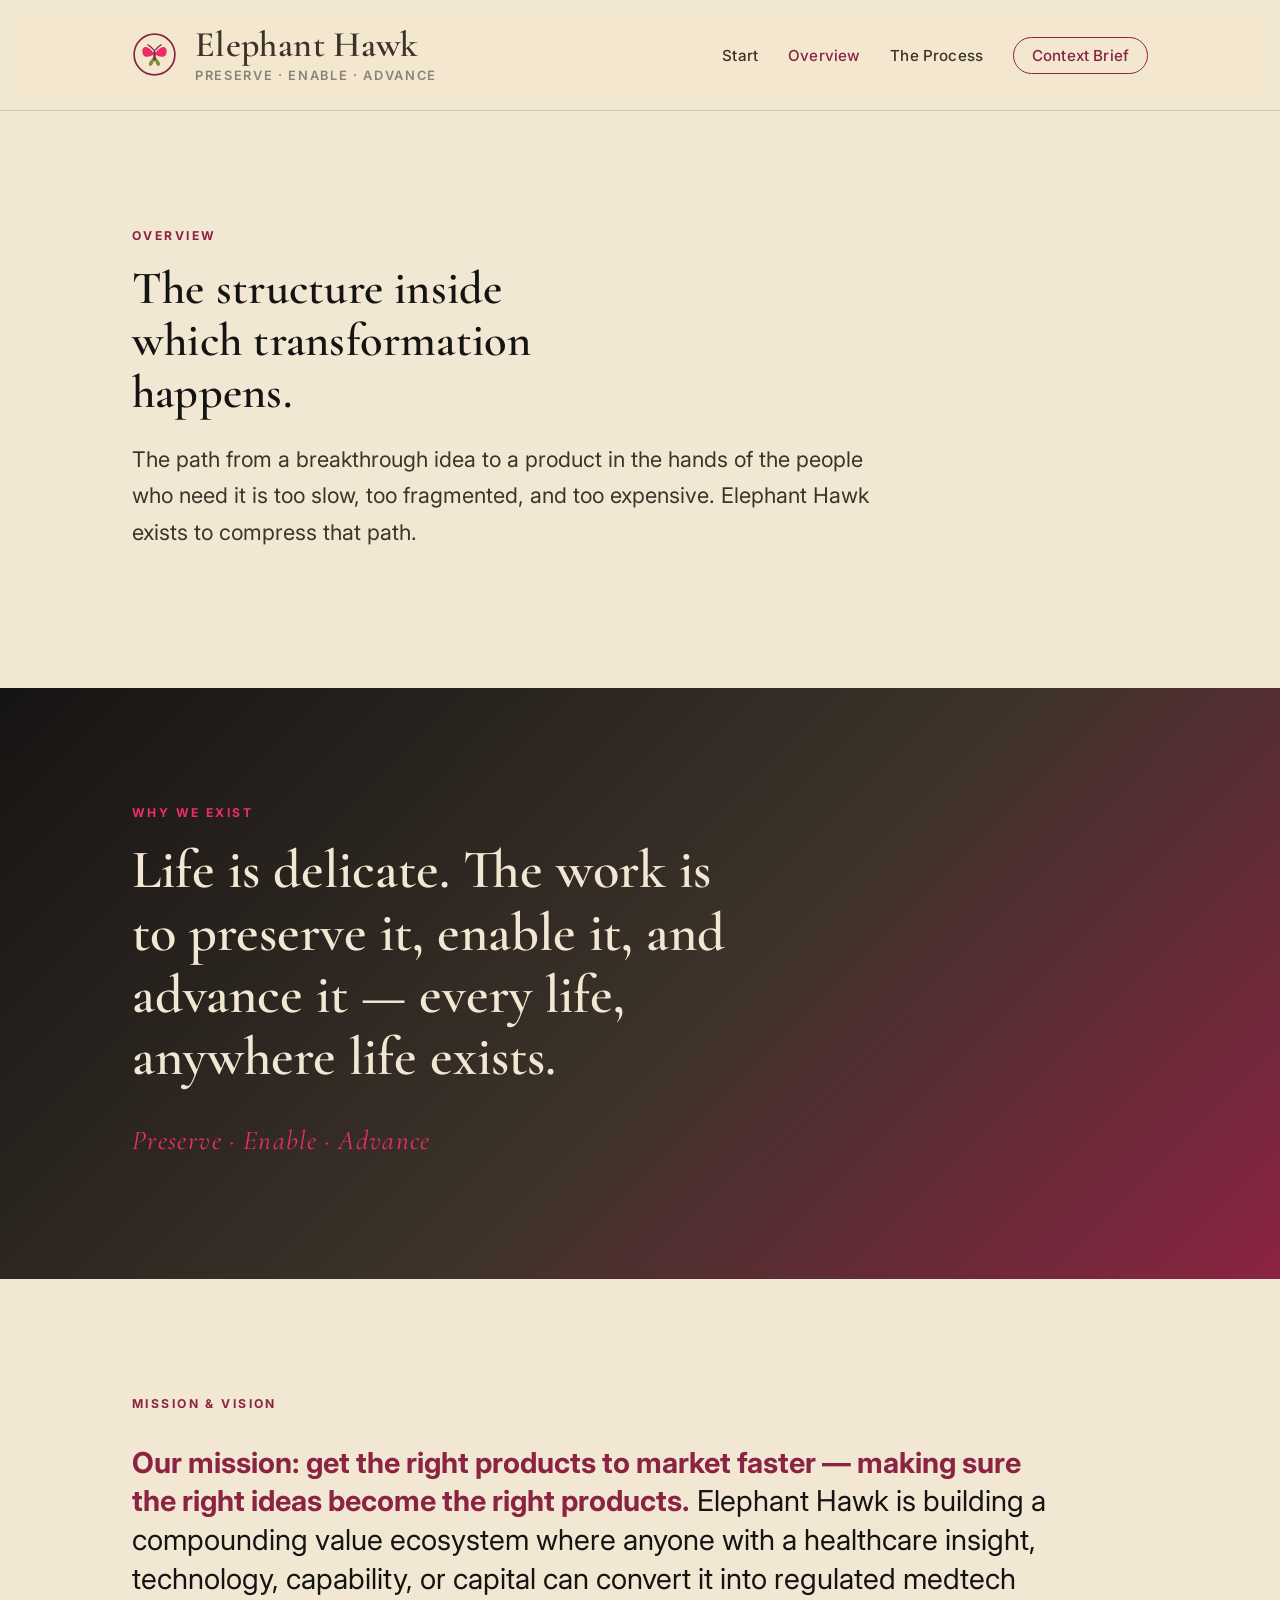
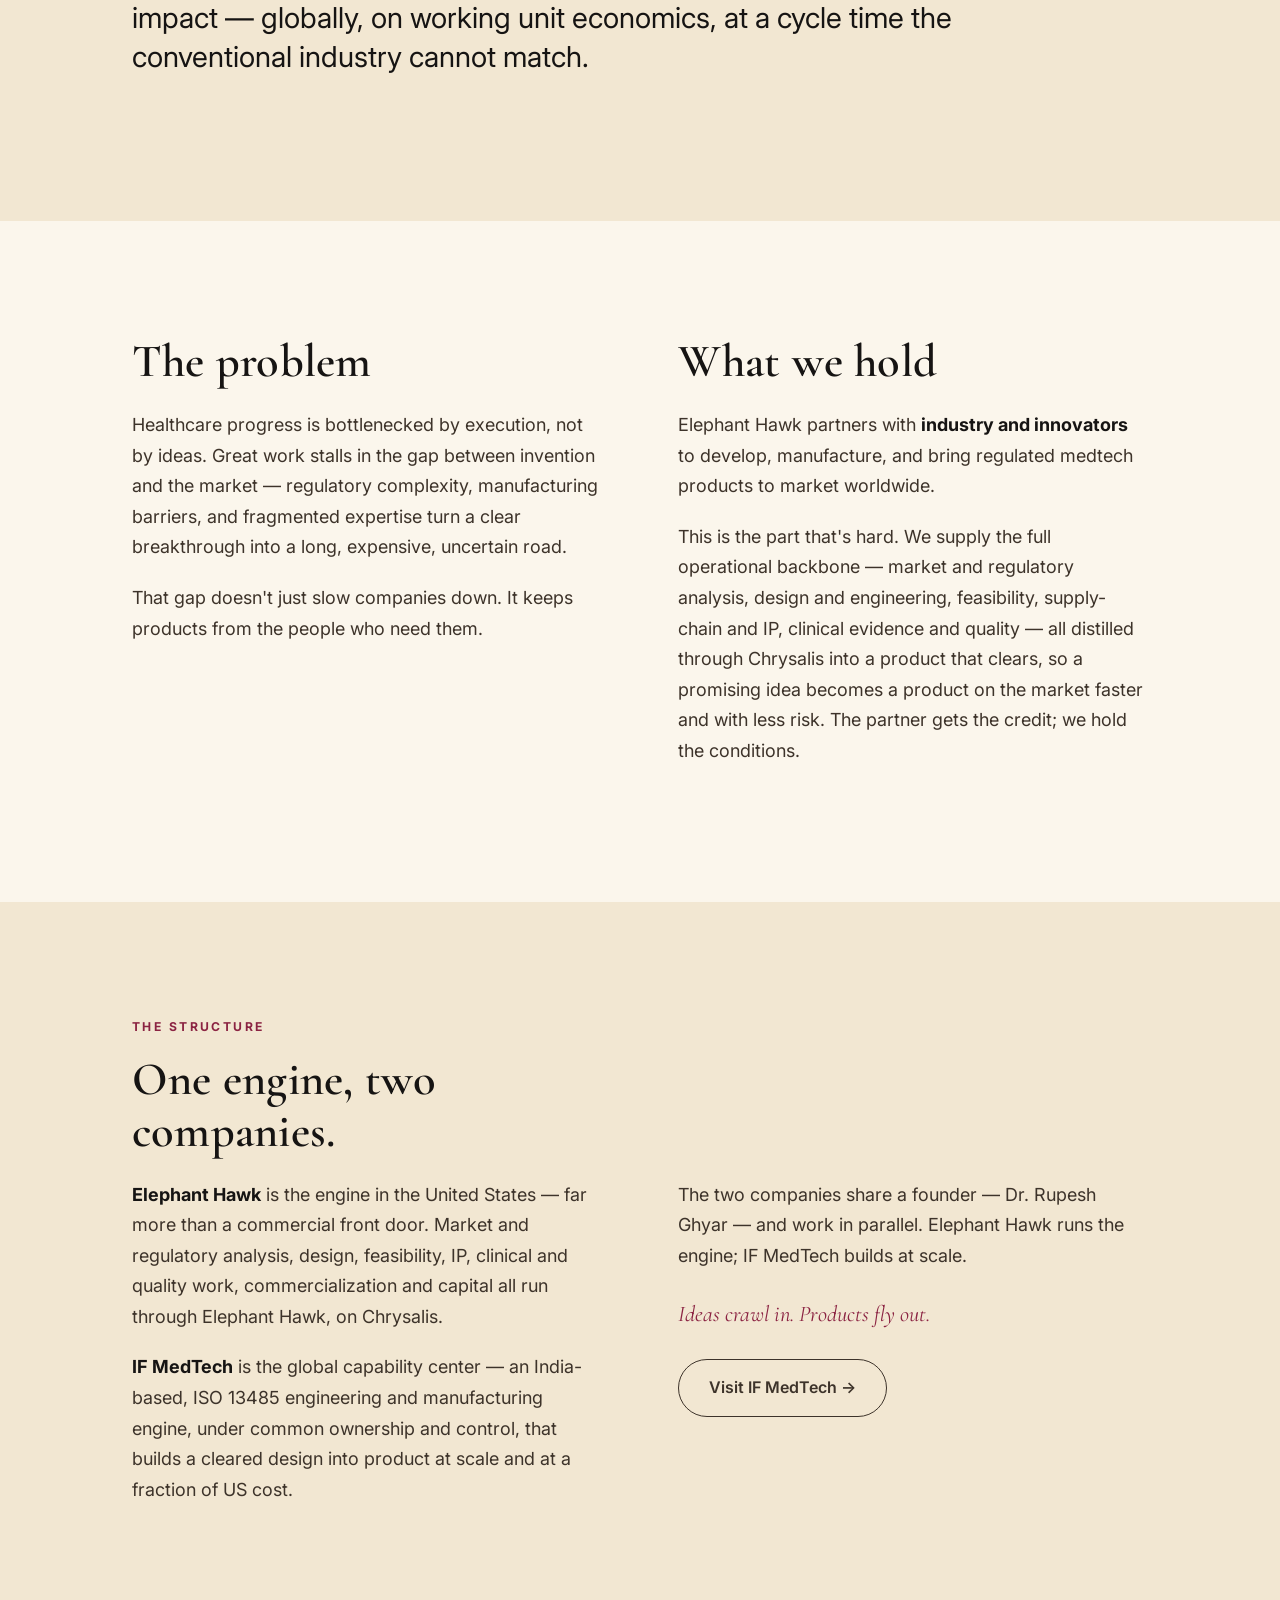
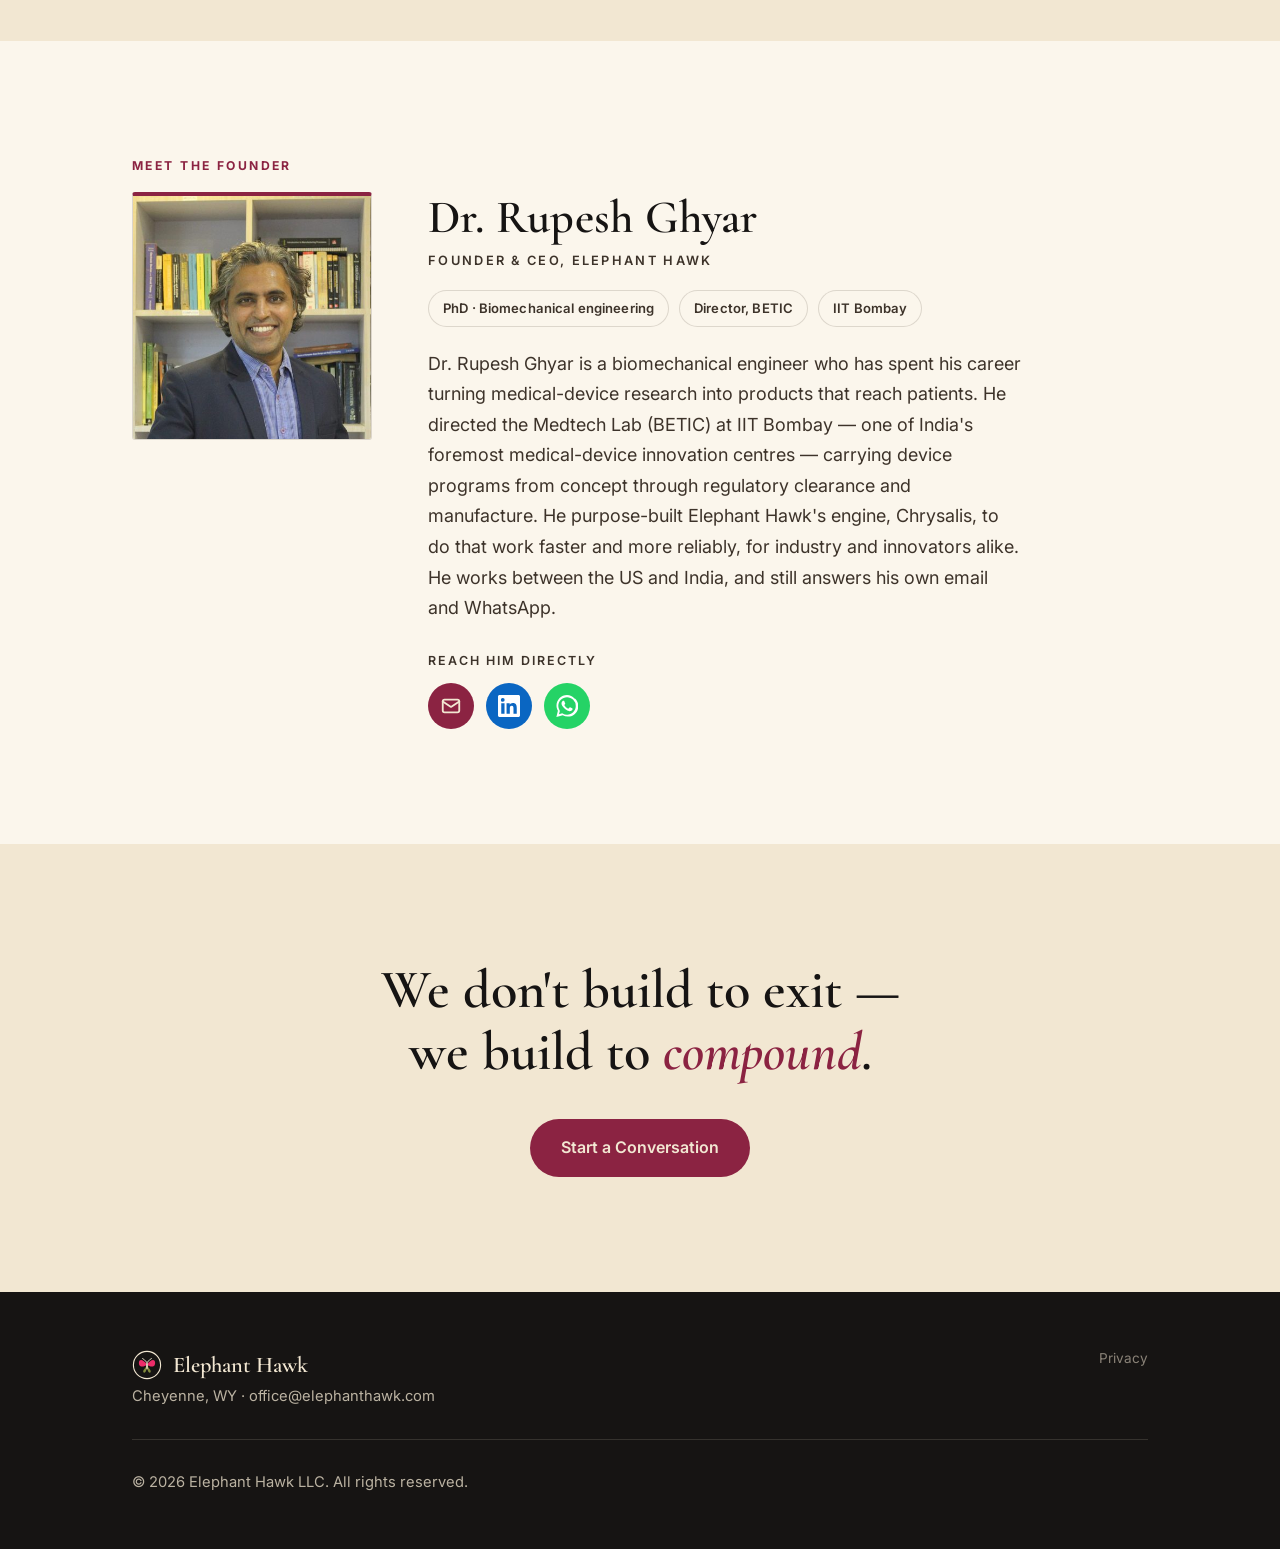
==== about.html @ 90cf7fc8 "Context Brief CTAs land on an explainer section, then the form New "What's a Context Brief?" section" ====
<!DOCTYPE html>
<html lang="en">
<head>
  <meta charset="UTF-8">
  <meta name="viewport" content="width=device-width, initial-scale=1.0">
  <title>Overview — Elephant Hawk</title>
  <meta name="description" content="Elephant Hawk builds the operational infrastructure that compresses the path from breakthrough idea to market-ready regulated product.">
  <link rel="canonical" href="https://www.elephanthawk.com/about.html">
  <!-- Social sharing (Open Graph + Twitter) -->
  <meta property="og:type" content="website">
  <meta property="og:site_name" content="Elephant Hawk">
  <meta property="og:url" content="https://www.elephanthawk.com/about.html">
  <meta property="og:title" content="About — Elephant Hawk">
  <meta property="og:description" content="Elephant Hawk builds the operational infrastructure that compresses the path from breakthrough idea to market-ready regulated product.">
  <meta property="og:image" content="https://www.elephanthawk.com/og-image.png">
  <meta name="twitter:card" content="summary_large_image">
  <link rel="preconnect" href="https://fonts.googleapis.com">
  <link rel="preconnect" href="https://fonts.gstatic.com" crossorigin>
  <link href="https://fonts.googleapis.com/css2?family=Cormorant+Garamond:ital,wght@0,500;0,600;1,500;1,600&family=Inter:wght@400;500;600;700&display=swap" rel="stylesheet">
  <link rel="icon" href="favicon.svg" type="image/svg+xml">
  <link rel="icon" href="favicon-32.png" sizes="32x32" type="image/png">
  <link rel="apple-touch-icon" href="apple-touch-icon.png">
  <link rel="stylesheet" href="styles.css">
</head>
<body>

  <!-- ============ Shared header ============ -->
  <header class="site-header">
    <nav class="nav container" aria-label="Primary">
      <a class="brand" href="index.html" aria-label="Elephant Hawk home">
        <!-- Ring emblem — wing pair inside a ring (Mulberry ring on cream) -->
        <svg viewBox="0 0 64 64" xmlns="http://www.w3.org/2000/svg" aria-hidden="true">
          <circle cx="32" cy="32" r="29" fill="none" stroke="#8B2342" stroke-width="2.4"/><g transform="translate(32,33) scale(0.78) translate(-32,-42)"><path d="M32,40 C20,22 8,24 10,38 C12,48 24,46 32,40 Z" fill="#ED2D6A"/><path d="M32,40 C44,22 56,24 54,38 C52,48 40,46 32,40 Z" fill="#ED2D6A"/><path d="M32,42 C25,52 19,57 23,61 C27,64 31,55 32,46 Z" fill="#828B3D"/><path d="M32,42 C39,52 45,57 41,61 C37,64 33,55 32,46 Z" fill="#828B3D"/><ellipse cx="32" cy="42" rx="2.2" ry="11" fill="#8B2342"/><path d="M30,32 q-5,-7 -10,-9 M34,32 q5,-7 10,-9" stroke="#8B2342" stroke-width="2.4" fill="none" stroke-linecap="round"/></g>
        </svg>
        <span class="name">Elephant Hawk<span class="tag">Preserve · Enable · Advance</span></span>
      </a>
      <button class="nav-toggle" aria-label="Toggle menu" aria-controls="nav-links" aria-expanded="false">☰</button>
      <ul class="nav-links" id="nav-links" hidden>
        <li><a href="index.html">Start</a></li>
        <li><a href="about.html" class="active">Overview</a></li>
        <li><a href="approach.html">The Process</a></li>
        <li><a class="nav-cta" href="contact.html?type=brief#context-brief">Context Brief</a></li>
      </ul>
    </nav>
  </header>

  <main>
    <!-- ============ Page intro ============ -->
    <section class="section">
      <div class="container">
        <p class="section-eyebrow">Overview</p>
        <h1 class="section-title">The structure inside which transformation happens.</h1>
        <p class="lede">The path from a breakthrough idea to a product in the hands of the people who need it is too slow, too fragmented, and too expensive. Elephant Hawk exists to compress that path.</p>
      </div>
    </section>

    <!-- ============ Why we exist (North Star) ============ -->
    <section class="section on-dark" style="background:var(--transform);color:var(--wing-cream);">
      <div class="container">
        <p class="section-eyebrow" style="color:var(--hawk-pink);">Why we exist</p>
        <p class="quote" style="color:var(--wing-cream);text-align:left;max-width:24ch;margin:0 0 30px;">Life is delicate. The work is to preserve it, enable it, and advance it — every life, anywhere life exists.</p>
        <p style="font-family:var(--font-display);font-style:italic;font-size:clamp(1.3rem,3vw,1.7rem);color:var(--hawk-pink);letter-spacing:0.05em;margin:0;">Preserve · Enable · Advance</p>
      </div>
    </section>

    <!-- ============ Our vision ============ -->
    <section class="section">
      <div class="container">
        <p class="section-eyebrow">Mission &amp; vision</p>
        <p class="lede" style="font-size:clamp(1.3rem,2.8vw,1.8rem);color:var(--dusk);max-width:52ch;line-height:1.35;"><strong style="color:var(--mulberry);">Our mission: get the right products to market faster — making sure the right ideas become the right products.</strong> Elephant Hawk is building a compounding value ecosystem where anyone with a healthcare insight, technology, capability, or capital can convert it into regulated medtech impact — globally, on working unit economics, at a cycle time the conventional industry cannot match.</p>
      </div>
    </section>

    <!-- ============ Problem / work ============ -->
    <section class="section section--panel">
      <div class="container split">
        <div class="prose">
          <h2 class="section-title">The problem</h2>
          <p>Healthcare progress is bottlenecked by execution, not by ideas. Great work stalls in the gap between invention and the market — regulatory complexity, manufacturing barriers, and fragmented expertise turn a clear breakthrough into a long, expensive, uncertain road.</p>
          <p>That gap doesn't just slow companies down. It keeps products from the people who need them.</p>
        </div>
        <div class="prose">
          <h2 class="section-title">What we hold</h2>
          <p>Elephant Hawk partners with <strong>industry and innovators</strong> to develop, manufacture, and bring regulated medtech products to market worldwide.</p>
          <p>This is the part that's hard. We supply the full operational backbone — market and regulatory analysis, design and engineering, feasibility, supply-chain and IP, clinical evidence and quality — all distilled through Chrysalis into a product that clears, so a promising idea becomes a product on the market faster and with less risk. The partner gets the credit; we hold the conditions.</p>
        </div>
      </div>
    </section>

    <!-- ============ The structure ============ -->
    <section class="section">
      <div class="container">
        <p class="section-eyebrow">The structure</p>
        <h2 class="section-title">One engine, two companies.</h2>
        <div class="split">
          <div class="prose">
            <p><strong>Elephant Hawk</strong> is the engine in the United States — far more than a commercial front door. Market and regulatory analysis, design, feasibility, IP, clinical and quality work, commercialization and capital all run through Elephant Hawk, on Chrysalis.</p>
            <p><strong>IF MedTech</strong> is the global capability center — an India-based, ISO 13485 engineering and manufacturing engine, under common ownership and control, that builds a cleared design into product at scale and at a fraction of US cost.</p>
          </div>
          <div class="prose">
            <p>The two companies share a founder — Dr. Rupesh Ghyar — and work in parallel. Elephant Hawk runs the engine; IF MedTech builds at scale.</p>
            <p style="font-family:var(--font-display);font-style:italic;font-size:1.4rem;color:var(--mulberry);margin:24px 0 0;">Ideas crawl in. Products fly out.</p>
            <p style="margin-top:26px;">
              <a class="btn btn-ghost" href="https://www.ifmedtech.com" target="_blank" rel="noopener">Visit IF MedTech →</a>
            </p>
          </div>
        </div>
      </div>
    </section>

    <!-- ============ Meet the founder ============ -->
    <section class="section section--panel">
      <div class="container">
        <p class="section-eyebrow">Meet the founder</p>
        <div class="founder">
          <div class="founder-photo">
            <img src="rupesh.jpg" alt="Dr. Rupesh Ghyar, Founder and CEO of Elephant Hawk" width="441" height="450">
          </div>
          <div class="founder-bio">
            <h2 class="section-title" style="margin-bottom:6px;">Dr. Rupesh Ghyar</h2>
            <p class="founder-role">Founder &amp; CEO, Elephant Hawk</p>
            <ul class="creds" aria-label="Credentials">
              <li>PhD · Biomechanical engineering</li>
              <li>Director, BETIC</li>
              <li>IIT Bombay</li>
              <!-- Fill once Rupesh confirms exact numbers/titles, then uncomment:
              <li><strong>NN</strong>&nbsp;patents</li>
              <li><strong>NN</strong>&nbsp;products to market</li>
              <li><strong>NN</strong>&nbsp;peer-reviewed publications</li>
              <li><strong>NN</strong>&nbsp;years in medtech</li>
              -->
            </ul>
            <p>Dr. Rupesh Ghyar is a biomechanical engineer who has spent his career turning medical-device research into products that reach patients. He directed the Medtech Lab (BETIC) at IIT Bombay — one of India's foremost medical-device innovation centres — carrying device programs from concept through regulatory clearance and manufacture. He purpose-built Elephant Hawk's engine, Chrysalis, to do that work faster and more reliably, for industry and innovators alike. He works between the US and India, and still answers his own email and WhatsApp.</p>
            <p class="founder-contact-label">Reach him directly</p>
            <div class="founder-actions">
              <a class="icon-btn" href="mailto:rupesh@elephanthawk.com" aria-label="Email Rupesh" title="Email Rupesh">
                <svg viewBox="0 0 24 24" fill="none" stroke="currentColor" stroke-width="2" stroke-linecap="round" stroke-linejoin="round" aria-hidden="true"><rect x="3" y="5" width="18" height="14" rx="2"/><path d="m3 7 9 6 9-6"/></svg>
              </a>
              <a class="icon-btn icon-btn--linkedin" href="https://www.linkedin.com/in/rupesh-ghyar-7510442b7/" target="_blank" rel="noopener" aria-label="Rupesh on LinkedIn" title="LinkedIn">
                <svg viewBox="0 0 24 24" fill="currentColor" aria-hidden="true"><path d="M20.45 20.45h-3.56v-5.57c0-1.33-.03-3.04-1.85-3.04-1.85 0-2.14 1.45-2.14 2.94v5.67H9.34V9h3.42v1.56h.05c.48-.9 1.64-1.85 3.37-1.85 3.6 0 4.27 2.37 4.27 5.46v6.28zM5.34 7.43a2.07 2.07 0 1 1 0-4.13 2.07 2.07 0 0 1 0 4.13zM7.12 20.45H3.55V9h3.57v11.45zM22.22 0H1.77C.79 0 0 .77 0 1.73v20.54C0 23.22.79 24 1.77 24h20.45c.98 0 1.78-.78 1.78-1.73V1.73C24 .77 23.2 0 22.22 0z"/></svg>
              </a>
              <a class="icon-btn icon-btn--whatsapp" href="https://wa.me/919970642574" target="_blank" rel="noopener" aria-label="Message Rupesh on WhatsApp" title="WhatsApp">
                <svg viewBox="0 0 24 24" fill="currentColor" aria-hidden="true"><path d="M17.5 14.4c-.3-.15-1.77-.87-2.04-.97-.27-.1-.47-.15-.67.15-.2.3-.77.97-.94 1.17-.17.2-.35.22-.65.07-.3-.15-1.26-.46-2.4-1.48-.89-.79-1.49-1.77-1.66-2.07-.17-.3-.02-.46.13-.61.13-.13.3-.35.45-.52.15-.17.2-.3.3-.5.1-.2.05-.37-.02-.52-.08-.15-.67-1.61-.92-2.21-.24-.58-.49-.5-.67-.51l-.57-.01c-.2 0-.52.07-.8.37-.27.3-1.04 1.02-1.04 2.48 0 1.46 1.07 2.88 1.22 3.08.15.2 2.1 3.2 5.08 4.49.71.31 1.26.49 1.69.62.71.23 1.36.2 1.87.12.57-.08 1.77-.72 2.02-1.42.25-.7.25-1.3.17-1.42-.07-.13-.27-.2-.57-.35zM12.05 21.5a9.5 9.5 0 0 1-4.85-1.33l-.35-.2-3.6.94.96-3.51-.23-.36a9.46 9.46 0 0 1-1.45-5.05c0-5.24 4.27-9.5 9.52-9.5 2.54 0 4.93.99 6.73 2.79a9.46 9.46 0 0 1 2.79 6.72c0 5.24-4.27 9.5-9.52 9.5zm8.1-17.6A11.42 11.42 0 0 0 12.05 0C5.7 0 .53 5.16.53 11.5c0 2.03.53 4 1.54 5.75L.43 24l6.9-1.81a11.5 11.5 0 0 0 5.49 1.4h.01c6.34 0 11.51-5.16 11.51-11.5 0-3.07-1.2-5.96-3.37-8.13z"/></svg>
              </a>
            </div>
          </div>
        </div>
      </div>
    </section>

    <!-- ============ The long view ============ -->
    <section class="section">
      <div class="container">
        <p class="quote">We don't build to exit —<br>we build to <em>compound</em>.</p>
        <div class="center">
          <a class="btn btn-primary" href="contact.html#note">Start a Conversation</a>
        </div>
      </div>
    </section>
  </main>

  <!-- ============ Shared footer ============ -->
  <footer class="site-footer">
    <div class="container">
      <div class="footer-top">
        <div>
          <div class="footer-brand">
            <svg viewBox="0 0 64 64" xmlns="http://www.w3.org/2000/svg" aria-hidden="true">
              <circle cx="32" cy="32" r="29" fill="none" stroke="#F2E7D2" stroke-width="2.4"/><g transform="translate(32,33) scale(0.78) translate(-32,-42)"><path d="M32,40 C20,22 8,24 10,38 C12,48 24,46 32,40 Z" fill="#ED2D6A"/><path d="M32,40 C44,22 56,24 54,38 C52,48 40,46 32,40 Z" fill="#ED2D6A"/><path d="M32,42 C25,52 19,57 23,61 C27,64 31,55 32,46 Z" fill="#828B3D"/><path d="M32,42 C39,52 45,57 41,61 C37,64 33,55 32,46 Z" fill="#828B3D"/><ellipse cx="32" cy="42" rx="2.2" ry="11" fill="#F2E7D2"/><path d="M30,32 q-5,-7 -10,-9 M34,32 q5,-7 10,-9" stroke="#F2E7D2" stroke-width="2.4" fill="none" stroke-linecap="round"/></g>
            </svg>
            <span>Elephant Hawk</span>
          </div>
          <div>Cheyenne, WY · <a href="mailto:office@elephanthawk.com">office@elephanthawk.com</a></div>
        </div>
        <ul class="footer-legal">
          <li><a href="privacy.html">Privacy</a></li>
        </ul>
      </div>
      <div>© <span id="year">2026</span> Elephant Hawk LLC. All rights reserved.</div>
    </div>
  </footer>

  <script src="script.js"></script>
</body>
</html>
---- styles.css ----
/* =====================================================================
   Elephant Hawk — site styles
   One shared stylesheet for every page. Plain CSS, no build step.

   Built on the canonical Elephant Hawk brand system:
   the locked 7-color palette (drawn from the elephant hawk moth and the
   mulberry leaves silk moths feed on) and the brand's web typefaces.
   Change a token below and it cascades across the whole site.
   ===================================================================== */

:root {
  /* --- The 7 brand colors (exact, no drift) -------------------------- */
  --mulberry:   #8B2342;   /* Primary · Signal     — lead accent, links, CTAs */
  --moth-olive: #828B3D;   /* Secondary · Partnership */
  --wing-cream: #F2E7D2;   /* Neutral · Paper      — page background */
  --chrysalis:  #3D332A;   /* Neutral · Earth      — body text on cream */
  --dusk:       #161413;   /* Neutral · Ink        — warm near-black */
  --ash:        #8A8378;   /* Neutral · Metadata   — captions, fine print */
  --hawk-pink:  #ED2D6A;   /* Digital · Highlight  — energy beats, the mark */

  /* Derived helpers (tints of the palette, not new colors) */
  --cream-panel: #fbf6ec;  /* a lighter cream for cards on cream */
  --line: rgba(61, 51, 42, 0.16);   /* hairline = chrysalis at low alpha */

  /* The canonical "transformation" gradient — dark surfaces only */
  --transform: linear-gradient(135deg, var(--dusk) 0%, var(--chrysalis) 55%, var(--mulberry) 100%);

  /* --- Type ----------------------------------------------------------
     Brand web typefaces: Cormorant Garamond (display) + Inter (text).
     Loaded from Google Fonts in each page's <head>. The fallbacks keep
     the page readable if the web fonts fail to load. */
  --font-display: "Cormorant Garamond", Georgia, "Times New Roman", serif;
  --font-body: "Inter", -apple-system, BlinkMacSystemFont, "Segoe UI", Helvetica, Arial, sans-serif;

  /* --- Layout -------------------------------------------------------- */
  --maxw: 1120px;
  --gutter: clamp(20px, 5vw, 52px);
}

/* --- Baseline -------------------------------------------------------- */
*, *::before, *::after { box-sizing: border-box; }
html { scroll-behavior: smooth; -webkit-text-size-adjust: 100%; }
body {
  margin: 0;
  font-family: var(--font-body);
  color: var(--chrysalis);
  background: var(--wing-cream);
  line-height: 1.7;
  font-size: 18px;
  -webkit-font-smoothing: antialiased;
  overflow-x: hidden;            /* belt-and-suspenders against horizontal scroll */
}
img, svg { max-width: 100%; }
a { color: var(--mulberry); text-decoration: none; }
a:hover { text-decoration: underline; }

.container {
  width: 100%;
  max-width: var(--maxw);
  margin-inline: auto;
  padding-inline: var(--gutter);
}

/* Display type uses the serif; body stays sans -------------------------*/
h1, h2, h3, .display { font-family: var(--font-display); font-weight: 600; letter-spacing: 0.005em; }

/* =====================================================================
   Header / navigation
   ===================================================================== */
.site-header {
  position: sticky;
  top: 0;
  z-index: 50;
  background: rgba(242, 231, 210, 0.88);   /* wing cream, translucent */
  backdrop-filter: saturate(160%) blur(8px);
  border-bottom: 1px solid var(--line);
}
.nav {
  display: flex;
  align-items: center;
  justify-content: space-between;
  min-height: 110px;            /* taller bar to hold the larger logo */
  transition: min-height 0.2s ease;
}

/* The wordmark lockup: chrysalis mark (left) + name (right) — ~1.5× size */
.brand { display: flex; align-items: center; gap: 18px; color: var(--chrysalis); }
.brand:hover { text-decoration: none; }
.brand svg { width: 45px; height: 45px; display: block; flex: none; transition: width 0.2s ease, height 0.2s ease; }
.brand .name {
  font-family: var(--font-display);
  font-weight: 600;
  font-size: 2.25rem;
  line-height: 1;
  letter-spacing: 0.01em;
  transition: font-size 0.2s ease;
}
.brand .tag {
  display: block;
  font-family: var(--font-body);
  font-size: 0.8rem;
  letter-spacing: 0.13em;
  text-transform: uppercase;
  color: var(--ash);
  margin-top: 7px;
  font-weight: 600;
  white-space: nowrap;
  transition: opacity 0.2s ease;
}

/* Once scrolled, the sticky bar + logo shrink (desktop only — on mobile the
   logo is already compact and shrinking would offset the dropdown menu). */
@media (min-width: 761px) {
  .site-header.scrolled .nav { min-height: 68px; }
  .site-header.scrolled .brand svg { width: 32px; height: 32px; }
  .site-header.scrolled .brand .name { font-size: 1.6rem; }
  .site-header.scrolled .brand .tag { opacity: 0; pointer-events: none; }
}

.nav-links {
  display: flex;
  align-items: center;
  gap: 30px;
  list-style: none;
  margin: 0;
  padding: 0;
}
.nav-links a {
  color: var(--chrysalis);
  font-size: 0.95rem;
  font-weight: 500;
  letter-spacing: 0.01em;
}
.nav-links a:hover { color: var(--mulberry); text-decoration: none; }
.nav-links a.active { color: var(--mulberry); }
.nav-cta {
  border: 1px solid var(--mulberry);
  color: var(--mulberry) !important;
  border-radius: 999px;
  padding: 8px 18px !important;
}
.nav-cta:hover { background: var(--mulberry); color: var(--wing-cream) !important; }

.nav-toggle {
  display: none;
  background: none; border: 0; cursor: pointer;
  padding: 8px; font-size: 1.4rem; line-height: 1; color: var(--chrysalis);
}

/* =====================================================================
   Buttons
   ===================================================================== */
.btn {
  display: inline-block;
  font-family: var(--font-body);
  font-weight: 600;
  font-size: 1rem;
  padding: 14px 30px;
  border-radius: 999px;
  border: 1px solid transparent;
  cursor: pointer;
  transition: background 0.15s ease, color 0.15s ease, border-color 0.15s ease, transform 0.15s ease;
}
.btn:hover { text-decoration: none; transform: translateY(-2px); }
.btn-primary { background: var(--mulberry); color: var(--wing-cream); }
.btn-primary:hover { background: #74182f; }
/* Ghost button: dark outline on light surfaces; fills dark on hover so the
   label stays visible (the old currentColor fill turned cream-on-cream). */
.btn-ghost { background: transparent; color: var(--chrysalis); border-color: var(--chrysalis); }
.btn-ghost:hover { background: var(--chrysalis); color: var(--wing-cream); }
/* On dark surfaces (hero, mulberry band), the ghost inverts to cream */
.on-dark .btn-ghost { color: var(--wing-cream); border-color: var(--wing-cream); }
.on-dark .btn-ghost:hover { background: var(--wing-cream); color: var(--dusk); }

/* =====================================================================
   Section rhythm
   ===================================================================== */
.section { padding-block: clamp(60px, 9vw, 116px); }
.section--panel { background: var(--cream-panel); }
.section-eyebrow {
  text-transform: uppercase;
  letter-spacing: 0.2em;
  font-size: 0.76rem;
  font-weight: 700;
  color: var(--mulberry);
  margin: 0 0 16px;
}
.section-title {
  font-size: clamp(1.9rem, 4vw, 2.9rem);
  line-height: 1.12;
  margin: 0 0 22px;
  max-width: 20ch;
  color: var(--dusk);
}
.lede { font-size: clamp(1.1rem, 2vw, 1.35rem); color: var(--chrysalis); max-width: 58ch; }

/* =====================================================================
   Hero (dark, with the moth)
   ===================================================================== */
.hero {
  background: var(--transform);
  color: var(--wing-cream);
}
.hero .container {
  display: grid;
  grid-template-columns: 1.1fr 0.9fr;
  align-items: center;
  gap: clamp(24px, 5vw, 64px);
  padding-block: clamp(64px, 10vw, 128px);
}
/* Let grid children shrink below their content's intrinsic width so the
   moth SVG can't blow the hero wider than the viewport (mobile overflow). */
.hero .container > * { min-width: 0; }
.hero h1 {
  font-size: clamp(2.6rem, 6vw, 4.6rem);
  line-height: 1.04;
  margin: 0 0 24px;
  color: var(--wing-cream);
}
.hero h1 em { font-style: italic; color: var(--hawk-pink); }
.hero p {
  font-size: clamp(1.15rem, 2.2vw, 1.45rem);
  color: rgba(242, 231, 210, 0.85);
  max-width: 46ch;
  margin: 0 0 34px;
}
.hero-actions { display: flex; flex-wrap: wrap; gap: 14px; }
.hero-art { display: block; }
.hero-art svg { width: 100%; height: auto; filter: drop-shadow(0 20px 50px rgba(0,0,0,0.35)); }

/* A small caption under the moth */
.hero-caption {
  margin-top: 14px;
  font-size: 0.82rem;
  letter-spacing: 0.04em;
  color: rgba(242, 231, 210, 0.6);
  text-align: center;
}

/* =====================================================================
   Stats strip
   ===================================================================== */
.stats {
  display: grid;
  grid-template-columns: repeat(3, 1fr);
  gap: 20px;
  margin-top: 56px;
}
.stat {
  border: 1px solid var(--line);
  border-radius: 16px;
  padding: 32px 24px;
  background: var(--cream-panel);
  text-align: center;
  transition: border-color 0.15s ease, transform 0.15s ease;
}
.stat:hover { border-color: var(--mulberry); transform: translateY(-3px); }
.stat .num {
  font-family: var(--font-display);
  font-weight: 600;
  font-size: clamp(2.6rem, 5vw, 3.8rem);
  line-height: 1;
  color: var(--mulberry);
}
.stat .label { margin-top: 10px; color: var(--ash); font-size: 0.98rem; letter-spacing: 0.02em; }

/* Audience selector — spell out who the site is for, just under the hero */
.audience-bar { padding-top: 44px; text-align: center; }
.audience-lead { color: var(--chrysalis); font-weight: 500; margin: 0 0 16px; }
.audience-lead strong { color: var(--dusk); }
.audience-chips { display: flex; flex-wrap: wrap; justify-content: center; gap: 10px; }
.audience-chips a {
  font-weight: 700;
  font-size: 0.9rem;
  letter-spacing: 0.02em;
  padding: 9px 20px;
  border-radius: 999px;
  border: 1px solid var(--mulberry);
  color: var(--mulberry);
  text-decoration: none;
  transition: background 0.15s ease, color 0.15s ease;
}
.audience-chips a:hover { background: var(--mulberry); color: var(--wing-cream); text-decoration: none; }
#for-industry, #for-innovators, #for-startups, #for-sponsors { scroll-margin-top: 100px; }

/* Standards / regulatory-pathway strip — table-stakes credibility */
.standards { display: flex; flex-wrap: wrap; align-items: center; justify-content: center; gap: 10px 14px; padding: 28px 0 2px; }
.standards-lead { font-size: 0.76rem; letter-spacing: 0.14em; text-transform: uppercase; font-weight: 700; color: var(--ash); }
.std {
  font-size: 0.82rem;
  font-weight: 600;
  letter-spacing: 0.02em;
  padding: 6px 14px;
  border-radius: 999px;
  border: 1px solid var(--line);
  background: var(--wing-cream);
  color: var(--chrysalis);
}

/* =====================================================================
   Cards
   ===================================================================== */
.cards {
  display: grid;
  grid-template-columns: repeat(auto-fit, minmax(240px, 1fr));
  gap: 24px;
  margin-top: 46px;
}
/* When a section opens straight into cards (no heading above them), drop the
   46px gap so the cards don't sit doubly-indented below the section padding. */
.container > .cards:first-child { margin-top: 0; }

/* Reusable 2-up grid for four-card sections (collapses to one on phones). */
.cards.cols-2 { grid-template-columns: repeat(2, minmax(0, 1fr)); }
@media (max-width: 560px) { .cards.cols-2 { grid-template-columns: 1fr; } }

/* Contact "two paths" — bold, engaging customer entry cards. */
.path-card {
  border-top: 4px solid var(--accent);
  padding: 36px 32px;
  display: flex;
  flex-direction: column;
  text-decoration: none;
  color: var(--chrysalis);
  transition: border-color 0.18s ease, transform 0.18s ease, box-shadow 0.18s ease;
}
.path-card:hover {
  border-color: var(--accent);
  transform: translateY(-4px);
  box-shadow: 0 20px 44px rgba(61, 51, 42, 0.12);
  text-decoration: none;
}
#note, #office-hours, #context-brief { scroll-margin-top: 96px; }   /* clear the sticky header when anchored */
.path-icon {
  display: inline-flex;
  align-items: center;
  justify-content: center;
  width: 64px;
  height: 64px;
  border-radius: 16px;
  background: var(--accent);
  color: var(--wing-cream);
  margin-bottom: 20px;
  transition: transform 0.2s ease;
}
.path-icon svg { width: 34px; height: 34px; }
.path-card:hover .path-icon { transform: scale(1.08) rotate(-4deg); }
.path-kicker { font-size: 0.75rem; letter-spacing: 0.16em; text-transform: uppercase; color: var(--ash); font-weight: 700; margin: 0 0 6px; }
.path-card h3 { font-size: 1.6rem; margin: 0 0 12px; color: var(--dusk); }
.path-card > p { color: var(--chrysalis); margin: 0 0 26px; }
.path-go { margin-top: auto; align-self: flex-start; font-weight: 700; font-size: 0.95rem; color: var(--accent); }
.path-card:hover .path-go { text-decoration: underline; }

/* Context Brief deliverable callout (Approach, after Seeker/Score). */
.brief-offer {
  margin-top: 40px;
  display: flex;
  align-items: center;
  gap: clamp(20px, 4vw, 40px);
  flex-wrap: wrap;
  background: var(--wing-cream);
  border: 1px solid var(--line);
  border-left: 4px solid var(--mulberry);
  border-radius: 14px;
  padding: clamp(24px, 3.5vw, 36px);
  box-shadow: 0 12px 30px rgba(61, 51, 42, 0.06);
}
.brief-offer-body { flex: 1 1 360px; }
.brief-kicker { font-size: 0.72rem; letter-spacing: 0.16em; text-transform: uppercase; font-weight: 700; color: var(--mulberry); margin: 0 0 6px; }
.brief-offer-body h3 { font-family: var(--font-display); font-weight: 600; font-size: clamp(1.5rem, 2.6vw, 2rem); color: var(--dusk); margin: 0 0 10px; }
.brief-offer-body p { margin: 0; color: var(--chrysalis); }
.brief-offer .btn { flex: none; }

/* Reusable icon badge (Seeker/Score modules, and anywhere a card wants one). */
.icon-badge {
  display: inline-flex;
  align-items: center;
  justify-content: center;
  width: 52px;
  height: 52px;
  border-radius: 14px;
  background: rgba(237, 45, 106, 0.10);
  color: var(--hawk-pink);
  margin-bottom: 12px;
  transition: transform 0.2s ease;
}
.icon-badge svg { width: 28px; height: 28px; }
.card:hover .icon-badge { transform: scale(1.08) rotate(-3deg); }

/* Partner cards (Home · Who we serve): an iconed badge per partner type. */
.partner-icon {
  display: inline-flex;
  align-items: center;
  justify-content: center;
  width: 52px;
  height: 52px;
  border-radius: 14px;
  background: rgba(237, 45, 106, 0.10);
  color: var(--hawk-pink);
  margin-bottom: 10px;
  transition: transform 0.2s ease;
}
.partner-icon svg { width: 28px; height: 28px; }
.card.partner:hover .partner-icon { transform: scale(1.08) rotate(-3deg); }
.card.partner .step-stage { margin-top: 0; }
/* Sponsors: a full-width horizontal banner under the 2×2 (distinct relationship). */
.partner--wide {
  grid-column: 1 / -1;
  display: flex;
  align-items: center;
  gap: clamp(18px, 3vw, 32px);
  flex-wrap: wrap;
}
.partner--wide .partner-icon { margin-bottom: 0; }
.partner--wide .partner-body { flex: 1 1 320px; }
.partner--wide .partner-body h3 { margin: 4px 0 6px; }
.partner--wide .partner-body p { margin: 0; }
.partner--wide .btn { flex: none; }

/* Small teaser link inside a card (e.g. office-hours on the Innovators card) */
.card-teaser {
  display: flex;
  width: fit-content;
  align-items: center;
  gap: 7px;
  margin-top: 14px;
  font-weight: 700;
  font-size: 0.9rem;
  color: var(--mulberry);
  text-decoration: none;
}
.card-teaser svg { width: 16px; height: 16px; flex: none; }
.card-teaser:hover { text-decoration: underline; }
.card {
  border: 1px solid var(--line);
  border-radius: 14px;
  padding: 32px 30px;
  background: var(--wing-cream);
  transition: border-color 0.15s ease, transform 0.15s ease;
}
.section--panel .card { background: var(--wing-cream); }
.card:hover { border-color: var(--mulberry); transform: translateY(-3px); }
.card .card-num {
  font-family: var(--font-display);
  font-weight: 600;
  color: var(--hawk-pink);
  font-size: 1.4rem;
  line-height: 1;
}
.card h3 { font-size: 1.45rem; margin: 14px 0 10px; color: var(--dusk); }
.card p { margin: 0; color: var(--chrysalis); font-size: 1rem; }
/* Case-study outcome line */
.case-outcome { margin-top: 18px; padding-top: 14px; border-top: 1px solid var(--line); font-family: var(--font-display); font-size: 1.08rem; line-height: 1.35; color: var(--mulberry); }
/* Chrysalis process step label (e.g. "CONCEPT") */
.step-stage {
  font-size: 0.72rem;
  letter-spacing: 0.18em;
  text-transform: uppercase;
  color: var(--hawk-pink);
  font-weight: 700;
  margin: 12px 0 2px;
}
/* Five Gates row */
/* Five Gates as an inspection gauntlet: each gate is a seal that stamps in
   (pops, with overshoot) in sequence on scroll, ending in a rotated CLEARED
   rubber-stamp. The clearance metaphor matches a regulated-medtech audience. */
.seals {
  display: flex;
  flex-wrap: wrap;
  align-items: flex-start;
  justify-content: center;
  gap: 14px;
  margin-top: 50px;
}
.seal { flex: 0 0 auto; width: 120px; text-align: center; }
.seal-badge {
  width: 74px;
  height: 74px;
  margin: 0 auto 14px;
  border-radius: 50%;
  border: 2.5px solid var(--hawk-pink);
  box-shadow: inset 0 0 0 5px rgba(237, 45, 106, 0.10);
  background: var(--wing-cream);
  color: var(--hawk-pink);
  display: flex;
  align-items: center;
  justify-content: center;
}
.seal-badge svg { width: 34px; height: 34px; }
.seal b { display: block; font-family: var(--font-display); font-size: 1.2rem; color: var(--dusk); }
.seal-desc { display: block; font-size: 0.84rem; color: var(--ash); margin-top: 2px; line-height: 1.4; }

/* faint chevrons between seals, a bolder arrow before the CLEARED stamp */
.seal-link { flex: 0 0 auto; align-self: flex-start; margin-top: 26px; color: var(--line); font-size: 1.5rem; line-height: 1; }
.seal-arrow { flex: 0 0 auto; align-self: flex-start; margin-top: 22px; color: var(--ash); font-size: 1.8rem; line-height: 1; }

/* The terminal rubber-stamp */
.seal--final { width: 150px; }
.seal-stamp {
  display: inline-flex;
  align-items: center;
  gap: 8px;
  margin: 4px auto 14px;
  padding: 15px 20px;
  border: 2.5px solid var(--mulberry);
  border-radius: 10px;
  box-shadow: inset 0 0 0 4px rgba(139, 35, 66, 0.10);
  color: var(--mulberry);
  font-family: var(--font-display);
  font-weight: 700;
  letter-spacing: 0.16em;
  text-transform: uppercase;
  font-size: 1.05rem;
  transform: rotate(-5deg);
}
.seal-stamp svg { width: 18px; height: 18px; }

/* Stamp-in sequence (default / reduced-motion = fully stamped). */
.reveal .seal-badge {
  transform: scale(0.5) rotate(-12deg);
  opacity: 0;
  transition: transform 0.5s cubic-bezier(0.34, 1.56, 0.64, 1), opacity 0.35s ease;
  transition-delay: var(--d, 0s);
}
.reveal.in .seal-badge { transform: none; opacity: 1; }
.reveal .seal--final .seal-stamp {
  transform: rotate(8deg) scale(0.5);
  opacity: 0;
  transition: transform 0.5s cubic-bezier(0.34, 1.56, 0.64, 1), opacity 0.35s ease;
  transition-delay: 0.62s;
}
.reveal.in .seal--final .seal-stamp { transform: rotate(-5deg); opacity: 1; }

/* On small screens, drop the connectors and let the seals wrap; CLEARED
   sits on its own row. */
@media (max-width: 720px) {
  .seal-link, .seal-arrow { display: none; }
  .seals { gap: 26px 16px; }
  .seal { width: 30%; min-width: 100px; }
  .seal--final { width: 100%; margin-top: 6px; }
}

/* Contact form — framed as an engaging card --------------------------- */
.form {
  max-width: 720px;
  margin: 8px 0 0;
  background: var(--cream-panel);
  border: 1px solid var(--line);
  border-top: 4px solid var(--mulberry);   /* signature accent bar */
  border-radius: 16px;
  padding: clamp(26px, 4vw, 44px);
  box-shadow: 0 18px 46px rgba(61, 51, 42, 0.08);
}
.form-grid { display: grid; grid-template-columns: 1fr 1fr; gap: 18px; }
.field { display: flex; flex-direction: column; gap: 7px; }
.field.full { grid-column: 1 / -1; }
.field label {
  font-size: 0.72rem;
  letter-spacing: 0.08em;
  text-transform: uppercase;
  color: var(--chrysalis);
  font-weight: 700;
}
.field input, .field select, .field textarea {
  font-family: var(--font-body);
  font-size: 1rem;
  padding: 14px 16px;
  border: 1px solid var(--line);
  border-radius: 10px;
  background: var(--wing-cream);
  color: var(--chrysalis);
  width: 100%;
  transition: border-color 0.15s ease, box-shadow 0.15s ease;
}
.field input:focus, .field select:focus, .field textarea:focus {
  outline: none;
  border-color: var(--mulberry);
  box-shadow: 0 0 0 3px rgba(139, 35, 66, 0.16);   /* soft focus glow */
}
.field input::placeholder, .field textarea::placeholder { color: var(--ash); }
.field textarea { resize: vertical; min-height: 140px; }
.form-note { display: inline-block; margin-left: 14px; font-size: 0.9rem; color: var(--ash); }
/* Inline confirmation shown after a successful submit (olive = success). */
.form-success {
  max-width: 720px;
  margin: 8px 0 0;
  background: var(--cream-panel);
  border: 1px solid var(--line);
  border-top: 4px solid var(--moth-olive);
  border-radius: 16px;
  padding: clamp(26px, 4vw, 40px);
  box-shadow: 0 18px 46px rgba(61, 51, 42, 0.08);
}
.form-success h3 { font-family: var(--font-display); font-weight: 600; font-size: 1.6rem; color: var(--dusk); margin: 0 0 10px; }
.form-success p { margin: 0; color: var(--chrysalis); }
@media (max-width: 600px) { .form-grid { grid-template-columns: 1fr; } .form { padding: 24px 20px; } }

/* Case-study grid: two even columns, with a wide "featured" card that
   spans both. 1 featured + 4 = no orphan. Because hidden (filtered) cards
   collapse out of the grid, every filter state stays balanced too:
   All = featured + 2×2 · Industry = featured + 2 · Innovators = clean 2-up. */
.case-grid {
  display: grid;
  grid-template-columns: 1fr 1fr;
  gap: 24px;
  margin-top: 46px;
}

/* The featured case: spans the full width and splits into story (left)
   and headline outcome (right) on wide screens. */
.case-grid .card--featured {
  grid-column: 1 / -1;
  display: grid;
  grid-template-columns: 1.6fr 1fr;
  gap: clamp(22px, 4vw, 52px);
  align-items: center;
  background: var(--cream-panel);
  border-top: 4px solid var(--mulberry);   /* signature mulberry edge */
}
.card--featured .feat-main h3 { font-size: clamp(1.5rem, 2.6vw, 2rem); margin-top: 8px; }
.card--featured .feat-aside .case-outcome {
  margin: 0;
  padding: 22px 24px;
  border-top: 0;
  border-left: 3px solid var(--mulberry);
  background: var(--wing-cream);
  border-radius: 8px;
  font-size: clamp(1.15rem, 1.8vw, 1.35rem);
}

/* Stack the featured card on smaller screens, then drop the whole grid
   to a single column on phones. */
@media (max-width: 820px) {
  .case-grid .card--featured { grid-template-columns: 1fr; }
}
@media (max-width: 680px) {
  .case-grid { grid-template-columns: 1fr; }
}

/* Two-column prose (About) ------------------------------------------- */
.split {
  display: grid;
  grid-template-columns: 1fr 1fr;
  gap: clamp(32px, 6vw, 80px);
  align-items: start;
}
.prose p { margin: 0 0 20px; }
.prose strong { color: var(--dusk); }

/* Founder block (photo + bio) ---------------------------------------- */
.founder {
  display: grid;
  grid-template-columns: 240px 1fr;
  gap: clamp(28px, 5vw, 56px);
  align-items: start;
  margin-top: 8px;
}
.founder-photo img {
  width: 240px;
  height: auto;
  display: block;
  border: 1px solid var(--line);
  border-top: 4px solid var(--mulberry);   /* signature mulberry top edge */
  border-radius: 3px;
}
.founder-role {
  font-size: 0.8rem;
  letter-spacing: 0.18em;
  text-transform: uppercase;
  color: var(--ash);
  font-weight: 600;
  margin: 0 0 18px;
}
/* Credentials chips under the founder name */
.creds { list-style: none; display: flex; flex-wrap: wrap; gap: 8px 10px; margin: 0 0 22px; padding: 0; }
.creds li {
  font-size: 0.82rem;
  font-weight: 600;
  letter-spacing: 0.01em;
  padding: 6px 14px;
  border-radius: 999px;
  border: 1px solid var(--line);
  background: var(--cream-panel);
  color: var(--chrysalis);
}
.creds li strong { color: var(--mulberry); }
.founder-bio p { color: var(--chrysalis); max-width: 54ch; }
/* Founder-level 30-minute review offer (folded into the founder block) */
.founder-offer {
  margin: 22px 0;
  padding: 22px 24px;
  border-radius: 14px;
  background: var(--cream-panel);
  border-left: 4px solid var(--mulberry);
}
.founder-offer-kicker { font-size: 0.72rem; letter-spacing: 0.16em; text-transform: uppercase; font-weight: 700; color: var(--mulberry); margin: 0 0 8px; }
.founder-offer-lead { font-family: var(--font-display); font-weight: 600; font-size: 1.3rem; color: var(--dusk); margin: 0 0 10px; }
.founder-offer-when { display: inline-flex; align-items: center; gap: 8px; font-weight: 700; color: var(--mulberry); font-size: 0.95rem; margin: 0 0 14px; }
.founder-offer-when svg { width: 18px; height: 18px; flex: none; }
.founder-offer p { margin: 0 0 16px; }
.founder-offer .btn { margin: 0; }

.founder-contact-label {
  font-size: 0.78rem;
  letter-spacing: 0.16em;
  text-transform: uppercase;
  color: var(--ash);
  font-weight: 600;
  margin: 26px 0 0;
}
.founder-actions { display: flex; gap: 12px; flex-wrap: wrap; margin-top: 12px; }
/* Circular icon buttons — the link lives behind the logo (title + aria-label) */
.icon-btn {
  display: inline-flex;
  align-items: center;
  justify-content: center;
  width: 46px;
  height: 46px;
  border-radius: 50%;
  background: var(--mulberry);
  color: var(--wing-cream);
  transition: background 0.15s ease, transform 0.15s ease;
}
.icon-btn:hover { background: #74182f; transform: translateY(-2px); text-decoration: none; }
.icon-btn svg { width: 22px; height: 22px; display: block; }
/* Recognizable brand colors for the social icons (email stays mulberry) */
.icon-btn--linkedin { background: #0A66C2; color: #fff; }
.icon-btn--linkedin:hover { background: #004182; }
.icon-btn--whatsapp { background: #25D366; color: #fff; }
.icon-btn--whatsapp:hover { background: #1DA851; }
@media (max-width: 680px) {
  .founder { grid-template-columns: 1fr; }
  .founder-photo img { width: 200px; }
}

/* Big pull-quote ------------------------------------------------------ */
.quote {
  font-family: var(--font-display);
  font-weight: 600;
  font-size: clamp(2rem, 5vw, 3.4rem);
  line-height: 1.14;
  max-width: 20ch;
  margin: 0 auto 36px;
  text-align: center;
  color: var(--dusk);
}
.quote em { color: var(--mulberry); font-style: italic; }
.center { text-align: center; }

/* A slim band that states a canonical phrase ------------------------- */
.band {
  background: var(--mulberry);
  color: var(--wing-cream);
  text-align: center;
}
.band .container { padding-block: clamp(44px, 7vw, 80px); }
.band p {
  font-family: var(--font-display);
  font-size: clamp(1.6rem, 4vw, 2.6rem);
  line-height: 1.2;
  margin: 0;
}
.band .small { font-family: var(--font-body); font-size: 1rem; color: rgba(242,231,210,0.8); margin-top: 14px; letter-spacing: 0.04em; }
/* Metamorphosis motif (caterpillar → chrysalis → moth) */
.band .motif { width: clamp(220px, 44%, 300px); height: auto; display: block; margin: 0 auto 26px; }
.motif-divider { width: clamp(180px, 30%, 230px); height: auto; display: block; margin: 4px auto; opacity: 0.9; }

/* =====================================================================
   Footer
   ===================================================================== */
.site-footer {
  background: var(--dusk);
  color: rgba(242, 231, 210, 0.75);
  padding-block: 54px;
  font-size: 0.92rem;
}
.site-footer a { color: rgba(242, 231, 210, 0.75); }
.site-footer a:hover { color: var(--hawk-pink); }
.footer-top {
  display: flex;
  flex-wrap: wrap;
  justify-content: space-between;
  gap: 24px;
  margin-bottom: 30px;
  padding-bottom: 30px;
  border-bottom: 1px solid rgba(242, 231, 210, 0.14);
}
.footer-brand { display: flex; align-items: center; gap: 11px; font-family: var(--font-display); font-weight: 600; font-size: 1.4rem; color: var(--wing-cream); }
.footer-brand svg { width: 30px; height: 30px; flex: none; }
.footer-legal { display: flex; flex-wrap: wrap; gap: 8px 18px; list-style: none; margin: 0; padding: 0; }
.footer-legal a { font-size: 0.85rem; color: var(--ash); }

/* =====================================================================
   Mobile
   ===================================================================== */
@media (max-width: 820px) {
  .hero .container { grid-template-columns: 1fr; }
  .hero-art { max-width: 420px; margin-inline: auto; order: -1; }
}
@media (max-width: 760px) {
  .nav-toggle { display: block; }
  /* Dampen the enlarged logo on phones so the sticky bar stays reasonable */
  .nav { min-height: 88px; }
  .brand svg { width: 38px; height: 38px; }
  .brand .name { font-size: 1.9rem; }
  .nav-links {
    position: absolute;
    top: 88px; left: 0; right: 0;
    flex-direction: column;
    align-items: stretch;
    gap: 0;
    background: var(--wing-cream);
    border-bottom: 1px solid var(--line);
    padding: 8px var(--gutter) 20px;
  }
  .nav-links[hidden] { display: none; }
  .nav-links li { border-bottom: 1px solid var(--line); }
  .nav-links a { display: block; padding: 14px 0; }
  .nav-cta { text-align: center; margin-top: 12px; }
  .stats { grid-template-columns: 1fr; gap: 28px; text-align: center; }
  .split { grid-template-columns: 1fr; }
}

/* =====================================================================
   Energy: scroll reveals + a living hero
   ===================================================================== */
/* .reveal is added by JS, so content stays visible if JS doesn't run. */
.reveal { opacity: 0; transform: translateY(24px); transition: opacity 0.7s ease, transform 0.7s ease; }
.reveal.in { opacity: 1; transform: none; }

/* The dark hero gradient slowly breathes so it doesn't feel static. */
.hero { background-size: 180% 180%; animation: heroShift 22s ease-in-out infinite; }
@keyframes heroShift {
  0%, 100% { background-position: 0% 50%; }
  50%      { background-position: 100% 50%; }
}

/* The hero moth gently floats and breathes, so it reads as alive rather
   than a static logo. Slow and small on purpose — presence, not motion. */
.hero-art svg {
  animation: mothFloat 9s ease-in-out infinite;
  transform-origin: 50% 45%;
  will-change: transform;
}
@keyframes mothFloat {
  0%, 100% { transform: translateY(0) rotate(0deg) scale(1); }
  50%      { transform: translateY(-14px) rotate(-0.6deg) scale(1.012); }
}

/* =====================================================================
   Metamorphosis thread — a recurring caterpillar→chrysalis→moth motif
   that lets scrolling the page walk the transformation.
   ===================================================================== */
.metamorph-divider {
  display: flex;
  justify-content: center;
  padding-block: clamp(28px, 5vw, 52px);
  /* slides/fades in when scrolled into view (JS adds .in) */
  opacity: 0;
  transform: translateY(16px);
  transition: opacity 0.8s ease, transform 0.8s ease;
}
.metamorph-divider.in { opacity: 1; transform: none; }
.metamorph-divider svg { width: clamp(210px, 42%, 300px); height: auto; }

/* =====================================================================
   "Four ways in" — iconed engagement cards + convergence cue (Approach)
   ===================================================================== */
/* Top row of each card: icon on the left, step number quietly on the right. */
/* Force the four engagement cards into a 2×2 (not auto-fit 4-up / 3+1). */
.ways { grid-template-columns: repeat(2, minmax(0, 1fr)); }
@media (max-width: 560px) { .ways { grid-template-columns: 1fr; } }
.way-top { display: flex; align-items: center; justify-content: space-between; margin-bottom: 6px; }
.ways .card-num { color: var(--ash); font-size: 1.05rem; }   /* number recedes; icon leads */
.way-icon { color: var(--hawk-pink); display: inline-flex; transition: transform 0.2s ease; }
.way-icon svg { width: 32px; height: 32px; display: block; }
/* The whole card already lifts on hover; the icon springs a touch with it. */
.ways .card:hover .way-icon { transform: scale(1.14) rotate(-4deg); }

/* The four paths funnel into one point, leading the eye into Chrysalis. */
.ways-converge { display: flex; justify-content: center; margin-top: 44px; }
.ways-converge svg { width: clamp(190px, 38%, 250px); height: auto; }
/* On scroll-in, the four paths draw into the engine (staggered), then the
   chevron; the center "engine" dot gently pulses. Reduced-motion: drawn + still. */
.ways-converge path { stroke-dasharray: 100; }
.reveal .ways-converge path { stroke-dashoffset: 100; transition: stroke-dashoffset 0.9s ease; }
.reveal.in .ways-converge path { stroke-dashoffset: 0; }
.reveal .ways-converge path:nth-child(2) { transition-delay: 0.08s; }
.reveal .ways-converge path:nth-child(3) { transition-delay: 0.16s; }
.reveal .ways-converge path:nth-child(4) { transition-delay: 0.24s; }
.reveal .ways-converge path:last-child { transition-delay: 0.5s; }
.wc-dot { transform-box: fill-box; transform-origin: center; animation: wcPulse 2.4s ease-in-out infinite; }
@keyframes wcPulse { 0%, 100% { transform: scale(1); opacity: 0.9; } 50% { transform: scale(1.5); opacity: 1; } }
.ways-caption {
  text-align: center;
  font-family: var(--font-display);
  font-weight: 600;
  font-size: clamp(1.3rem, 3vw, 1.85rem);
  color: var(--dusk);
  margin: 8px 0 0;
}
.ways-caption em { color: var(--mulberry); font-style: italic; }
/* The convergence cue points down into the Chrysalis section — pull that
   section's bottom in so the funnel connects to what it points at. */
.section--cue { padding-bottom: clamp(36px, 5vw, 64px); }

/* =====================================================================
   SEMI layers — element-tile cards + composition equation (Approach)
   Each layer carries its own palette accent (set inline via --accent),
   so the four read as distinct, combinable building blocks.
   ===================================================================== */
/* Force the four SEMI tiles into a 2×2 (not the auto-fit 3+1), collapsing
   to a single column on phones. */
.semi { grid-template-columns: repeat(2, minmax(0, 1fr)); }
@media (max-width: 560px) { .semi { grid-template-columns: 1fr; } }

/* Flip tiles: front shows the element + name; the component list lives on
   the back, revealed on hover (mouse), focus (keyboard), or tap (touch,
   via .is-flipped added in script.js). */
.flip {
  perspective: 1100px;
  min-height: 268px;
  cursor: pointer;
  border-radius: 14px;
  outline: none;
}
.flip-inner {
  position: relative;
  width: 100%;
  height: 100%;
  min-height: 268px;
  transition: transform 0.55s cubic-bezier(0.2, 0.7, 0.2, 1);
  transform-style: preserve-3d;
}
.flip:hover .flip-inner,
.flip:focus-visible .flip-inner,
.flip.is-flipped .flip-inner { transform: rotateY(180deg); }
.flip:focus-visible { box-shadow: 0 0 0 3px rgba(139, 35, 66, 0.35); }

.flip-face {
  position: absolute;
  inset: 0;
  display: flex;
  flex-direction: column;
  padding: 28px 26px;
  border: 1px solid var(--line);
  border-top: 3px solid var(--accent);
  border-radius: 14px;
  background: var(--wing-cream);
  -webkit-backface-visibility: hidden;
  backface-visibility: hidden;
}
.flip-back { transform: rotateY(180deg); background: var(--cream-panel); }
/* Front: big letter + icon on one row, then name + a short descriptor. */
.flip-top { display: flex; align-items: center; justify-content: space-between; }
.flip .layer-mark {
  font-family: var(--font-display);
  font-weight: 600;
  font-size: 2.7rem;
  line-height: 1;
  color: var(--accent);
}
.flip-icon { color: var(--accent); display: inline-flex; }
.flip-icon svg { width: 30px; height: 30px; display: block; }
.flip-front h3 { font-size: 1.45rem; margin: 10px 0 0; color: var(--dusk); }
.flip-desc { margin: 6px 0 0; color: var(--chrysalis); font-size: 0.95rem; line-height: 1.5; }
.flip-hint {
  margin-top: auto;
  padding-top: 14px;
  font-size: 0.72rem;
  letter-spacing: 0.14em;
  text-transform: uppercase;
  font-weight: 700;
  color: var(--ash);
}
/* Back: title, component list, then an italic example. */
.flip-back-title { font-family: var(--font-display); font-weight: 600; font-size: 1.35rem; color: var(--accent); margin: 0 0 10px; }
.flip-back-list { margin: 0 0 12px; color: var(--chrysalis); font-size: 0.96rem; line-height: 1.55; }
.flip-back-eg { margin: auto 0 0; color: var(--ash); font-size: 0.86rem; font-style: italic; line-height: 1.5; }

/* S + E + M + I → any regulated device */
.semi-compose {
  display: flex;
  flex-wrap: wrap;
  align-items: center;
  justify-content: center;
  gap: 12px;
  margin-top: 46px;
}
.semi-chip {
  font-family: var(--font-display);
  font-weight: 600;
  font-size: 1.5rem;
  width: 52px;
  height: 52px;
  display: inline-flex;
  align-items: center;
  justify-content: center;
  border: 2px solid var(--accent);
  color: var(--accent);
  border-radius: 12px;
}
.semi-plus { color: var(--ash); font-size: 1.25rem; }
.semi-eq { color: var(--ash); font-size: 1.7rem; margin: 0 6px; }
.semi-result {
  font-family: var(--font-display);
  font-style: italic;
  font-weight: 600;
  font-size: clamp(1.3rem, 3vw, 1.9rem);
  color: var(--mulberry);
}

/* =====================================================================
   "What we deliver" — US-protected + globally-powered, as a visual model
   ===================================================================== */
.deliver-model { margin-top: 44px; display: grid; gap: 18px; }
.deliver-pillars {
  display: grid;
  grid-template-columns: 1fr auto 1fr;
  gap: 20px;
  align-items: stretch;
}
/* Cream cards on the dark canvas; each pillar carries its own accent
   (US = mulberry, Globally powered = moth-olive). */
.deliver-pillar {
  border: 1px solid var(--line);
  border-top: 4px solid var(--accent);
  border-radius: 16px;
  padding: 28px 26px;
  background: var(--wing-cream);
  transition: transform 0.15s ease, box-shadow 0.15s ease;
}
.deliver-pillar:hover { transform: translateY(-3px); box-shadow: 0 18px 42px rgba(0, 0, 0, 0.28); }
.deliver-icon {
  width: 54px;
  height: 54px;
  border-radius: 14px;
  display: inline-flex;
  align-items: center;
  justify-content: center;
  background: var(--accent);
  color: var(--wing-cream);
  margin-bottom: 14px;
}
.deliver-icon svg { width: 28px; height: 28px; }
.deliver-kicker { font-size: 0.72rem; letter-spacing: 0.16em; text-transform: uppercase; font-weight: 700; color: var(--accent); margin: 0 0 4px; }
.deliver-pillar h3 { font-family: var(--font-display); font-weight: 600; font-size: 1.45rem; color: var(--dusk); margin: 0; }
.deliver-list { list-style: none; margin: 16px 0 0; padding: 0; display: flex; flex-direction: column; gap: 11px; }
.deliver-list li { display: flex; align-items: flex-start; gap: 10px; color: var(--chrysalis); font-size: 0.95rem; line-height: 1.45; }
.deliver-list li::before { content: "✓"; color: var(--accent); font-weight: 700; flex: none; }
.deliver-plus { display: flex; align-items: center; justify-content: center; font-family: var(--font-display); font-size: 2.2rem; color: var(--hawk-pink); }
.deliver-result {
  text-align: center;
  border-radius: 14px;
  padding: 22px 26px;
  background: var(--mulberry);
  font-family: var(--font-display);
  font-size: clamp(1.1rem, 2.2vw, 1.5rem);
  line-height: 1.3;
  color: var(--wing-cream);
}
.deliver-result strong { color: var(--hawk-pink); }
.deliver-note { margin: 2px 0 0; text-align: center; font-size: 0.95rem; line-height: 1.5; color: rgba(242, 231, 210, 0.78); }
.deliver-link { display: inline-block; margin-top: 16px; font-weight: 700; font-size: 0.9rem; color: var(--accent); text-decoration: none; }
.deliver-link:hover { text-decoration: underline; }
@media (max-width: 760px) {
  .deliver-pillars { grid-template-columns: 1fr; }
  .deliver-plus { font-size: 1.8rem; padding: 2px 0; }
}

/* =====================================================================
   Chrysalis engine — "how it runs" attribute badges (Approach, on dark)
   ===================================================================== */
.engine-attrs {
  display: grid;
  grid-template-columns: repeat(3, 1fr);
  gap: 24px 28px;
  margin-top: 44px;
}
.ea-icon {
  width: 50px;
  height: 50px;
  border-radius: 13px;
  background: rgba(237, 45, 106, 0.16);
  color: var(--hawk-pink);
  display: inline-flex;
  align-items: center;
  justify-content: center;
  margin-bottom: 14px;
}
.ea-icon svg { width: 26px; height: 26px; }
.engine-attr h3 { font-family: var(--font-display); font-weight: 600; font-size: 1.2rem; color: var(--wing-cream); margin: 0 0 5px; }
.engine-attr p { margin: 0; font-size: 0.9rem; line-height: 1.5; color: rgba(242, 231, 210, 0.78); }
@media (max-width: 760px) { .engine-attrs { grid-template-columns: 1fr 1fr; } }
@media (max-width: 460px) { .engine-attrs { grid-template-columns: 1fr; } }

/* =====================================================================
   Scope of work — the full discipline stack, run through Chrysalis (Approach)
   8 workstreams in a 4×2 grid on dark; echoed as a compact strip on Home.
   ===================================================================== */
/* Phased pipeline: four phases left-to-right, disciplines listed under each,
   so it reads as one system (Should → Can → Build → Clear), not a list. */
.phases {
  display: grid;
  grid-template-columns: repeat(4, 1fr);
  gap: 28px 24px;
  margin-top: 48px;
}
.phase { border-top: 2px solid var(--hawk-pink); padding-top: 18px; }
.phase-label {
  display: flex;
  align-items: center;
  gap: 10px;
  font-family: var(--font-display);
  font-weight: 600;
  font-size: 1.15rem;
  color: var(--wing-cream);
  margin: 0 0 18px;
}
.phase-num {
  flex: none;
  display: inline-flex;
  align-items: center;
  justify-content: center;
  width: 26px;
  height: 26px;
  border-radius: 50%;
  border: 1.5px solid var(--hawk-pink);
  color: var(--hawk-pink);
  font-family: var(--font-body);
  font-size: 0.82rem;
  font-weight: 700;
}
.phase-list { list-style: none; margin: 0; padding: 0; display: flex; flex-direction: column; gap: 14px; }
.phase-list li { display: flex; align-items: center; gap: 12px; color: rgba(242, 231, 210, 0.92); font-size: 0.98rem; line-height: 1.3; }
.scope-icon {
  flex: none;
  display: inline-flex;
  align-items: center;
  justify-content: center;
  width: 40px;
  height: 40px;
  border-radius: 11px;
  background: rgba(237, 45, 106, 0.14);
  color: var(--hawk-pink);
}
.scope-icon svg { width: 22px; height: 22px; display: block; }
@media (max-width: 880px) { .phases { grid-template-columns: 1fr 1fr; } }
@media (max-width: 520px) { .phases { grid-template-columns: 1fr; } }

/* Home echo: a compact strip of the same workstreams, on light. */
.scope-lead { margin: 28px 0 14px; color: var(--chrysalis); font-weight: 500; }
.scope-strip { display: flex; flex-wrap: wrap; gap: 10px; }
.scope-strip b { color: var(--mulberry); margin-right: 5px; }
.scope-strip a {
  font-size: 0.85rem;
  font-weight: 600;
  letter-spacing: 0.01em;
  padding: 7px 15px;
  border-radius: 999px;
  border: 1px solid var(--line);
  background: var(--wing-cream);
  color: var(--chrysalis);
  text-decoration: none;
  transition: border-color 0.15s ease, color 0.15s ease, background 0.15s ease;
}
.scope-strip a:hover { border-color: var(--mulberry); color: var(--mulberry); text-decoration: none; }

/* =====================================================================
   The six stages — one continuous timeline (Approach)
   Sequential, so the stages are strung on a single line that draws
   concept→supply when scrolled into view.
   ===================================================================== */
.flow {
  list-style: none;
  margin: 46px 0 0;
  padding: 0;
  display: grid;
  grid-template-columns: repeat(6, 1fr);
  gap: 22px;
}
.flow-step { position: relative; text-align: center; padding-top: 8px; }
.flow-node {
  position: relative;
  z-index: 1;
  width: 46px;
  height: 46px;
  margin: 0 auto 18px;
  border-radius: 50%;
  background: var(--cream-panel);     /* matches the panel so the node rings the line */
  border: 2px solid var(--mulberry);
  display: flex;
  align-items: center;
  justify-content: center;
  font-family: var(--font-display);
  font-weight: 600;
  font-size: 1.15rem;
  color: var(--mulberry);
  transition: transform 0.2s ease, background 0.2s ease, color 0.2s ease;
}
.flow-step:hover .flow-node { transform: scale(1.08); background: var(--mulberry); color: var(--wing-cream); }
.flow-body .step-stage { margin-top: 0; }
.flow-body h3 { font-size: 1.2rem; margin: 6px 0 8px; color: var(--dusk); }
.flow-body p { margin: 0; color: var(--chrysalis); font-size: 0.9rem; }

/* The connecting line: each step draws a connector to the next node's center.
   Default (and reduced-motion) state is the full mulberry line. */
.flow-step:not(:last-child)::after {
  content: "";
  position: absolute;
  top: 31px;                      /* node center: 8px pad + 46/2 */
  left: 50%;
  width: calc(100% + 22px);       /* column width + gap → reaches the next node */
  height: 2px;
  background: var(--mulberry);
  z-index: 0;
}

/* When the section scrolls in (JS adds .reveal/.in to its container), the
   line draws from 01 to 06. Reduced-motion users get no .reveal, so they
   simply see the finished line above. */
.reveal .flow-step:not(:last-child)::after {
  background: var(--line);
  transition: background 0.55s ease;
}
.reveal.in .flow-step:not(:last-child)::after { background: var(--mulberry); }
.reveal .flow-step:nth-child(2)::after { transition-delay: 0.15s; }
.reveal .flow-step:nth-child(3)::after { transition-delay: 0.30s; }
.reveal .flow-step:nth-child(4)::after { transition-delay: 0.45s; }
.reveal .flow-step:nth-child(5)::after { transition-delay: 0.60s; }

/* Below the desktop width, the line stands up into a vertical timeline. */
@media (max-width: 1024px) {
  .flow { grid-template-columns: 1fr; gap: 0; }
  .flow-step { text-align: left; padding: 0 0 30px 66px; min-height: 46px; }
  .flow-step:last-child { padding-bottom: 0; }   /* no connector after it → no dead space */
  .flow-node { position: absolute; top: 0; left: 0; margin: 0; }
  .flow-step:not(:last-child)::after {
    top: 46px; left: 22px;
    width: 2px; height: calc(100% - 46px);
  }
  .flow-body h3 { font-size: 1.25rem; }
  .flow-body p { font-size: 0.98rem; }
}

/* =====================================================================
   Filter chips (Selected work)
   ===================================================================== */
.filterbar { display: flex; flex-wrap: wrap; gap: 10px; margin-top: 30px; }
.chip {
  font-family: var(--font-body);
  font-size: 0.92rem;
  font-weight: 600;
  letter-spacing: 0.01em;
  padding: 9px 20px;
  border-radius: 999px;
  border: 1px solid var(--line);
  background: transparent;
  color: var(--chrysalis);
  cursor: pointer;
  transition: background 0.15s ease, color 0.15s ease, border-color 0.15s ease;
}
.chip:hover { border-color: var(--mulberry); color: var(--mulberry); }
.chip.active { background: var(--mulberry); color: var(--wing-cream); border-color: var(--mulberry); }
/* Cards filtered out collapse smoothly out of the grid */
.case-grid .card { transition: border-color 0.15s ease, transform 0.15s ease, opacity 0.3s ease; }
.case-grid .card.is-hidden { display: none; }

@media (prefers-reduced-motion: reduce) {
  html { scroll-behavior: auto; }
  * { transition: none !important; }
  .hero { animation: none; }
  .hero-art svg { animation: none; }
  .reveal { opacity: 1; transform: none; }
  .metamorph-divider { opacity: 1; transform: none; }
  .wc-dot { animation: none; }
}
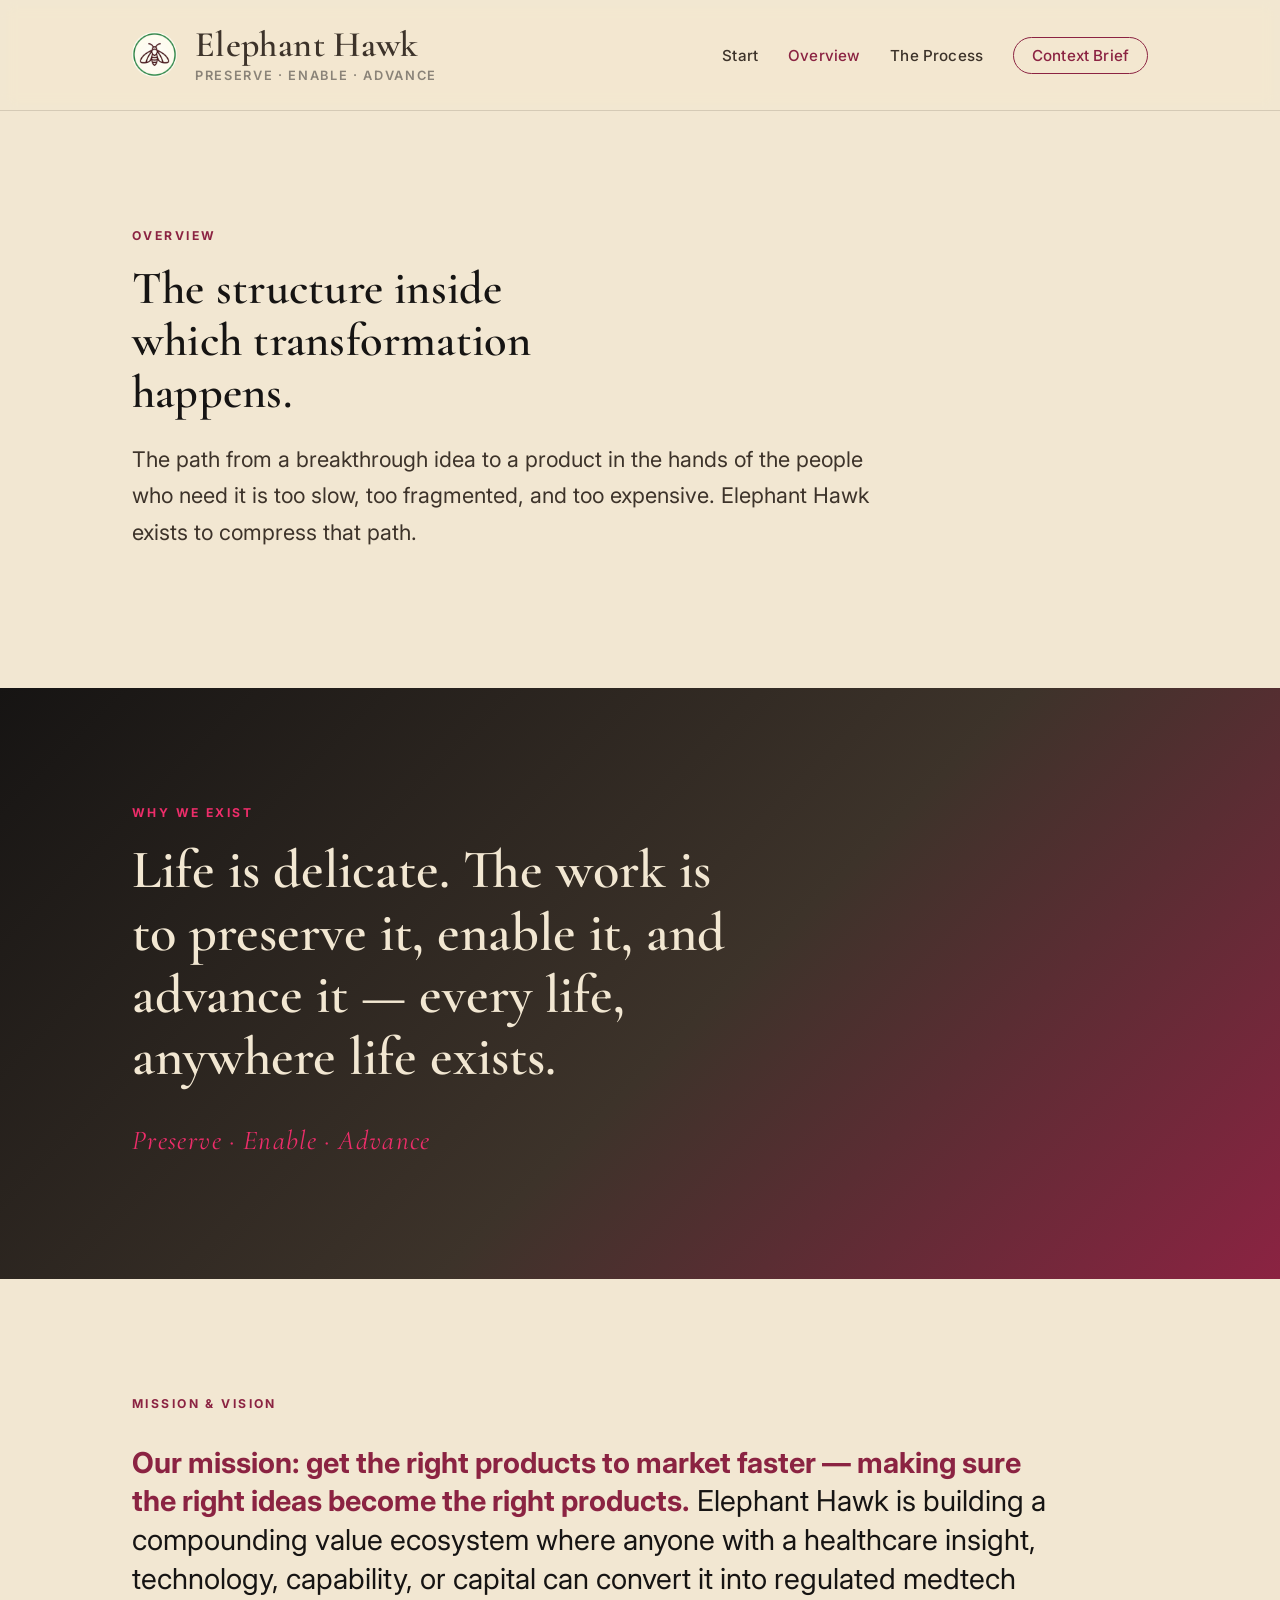
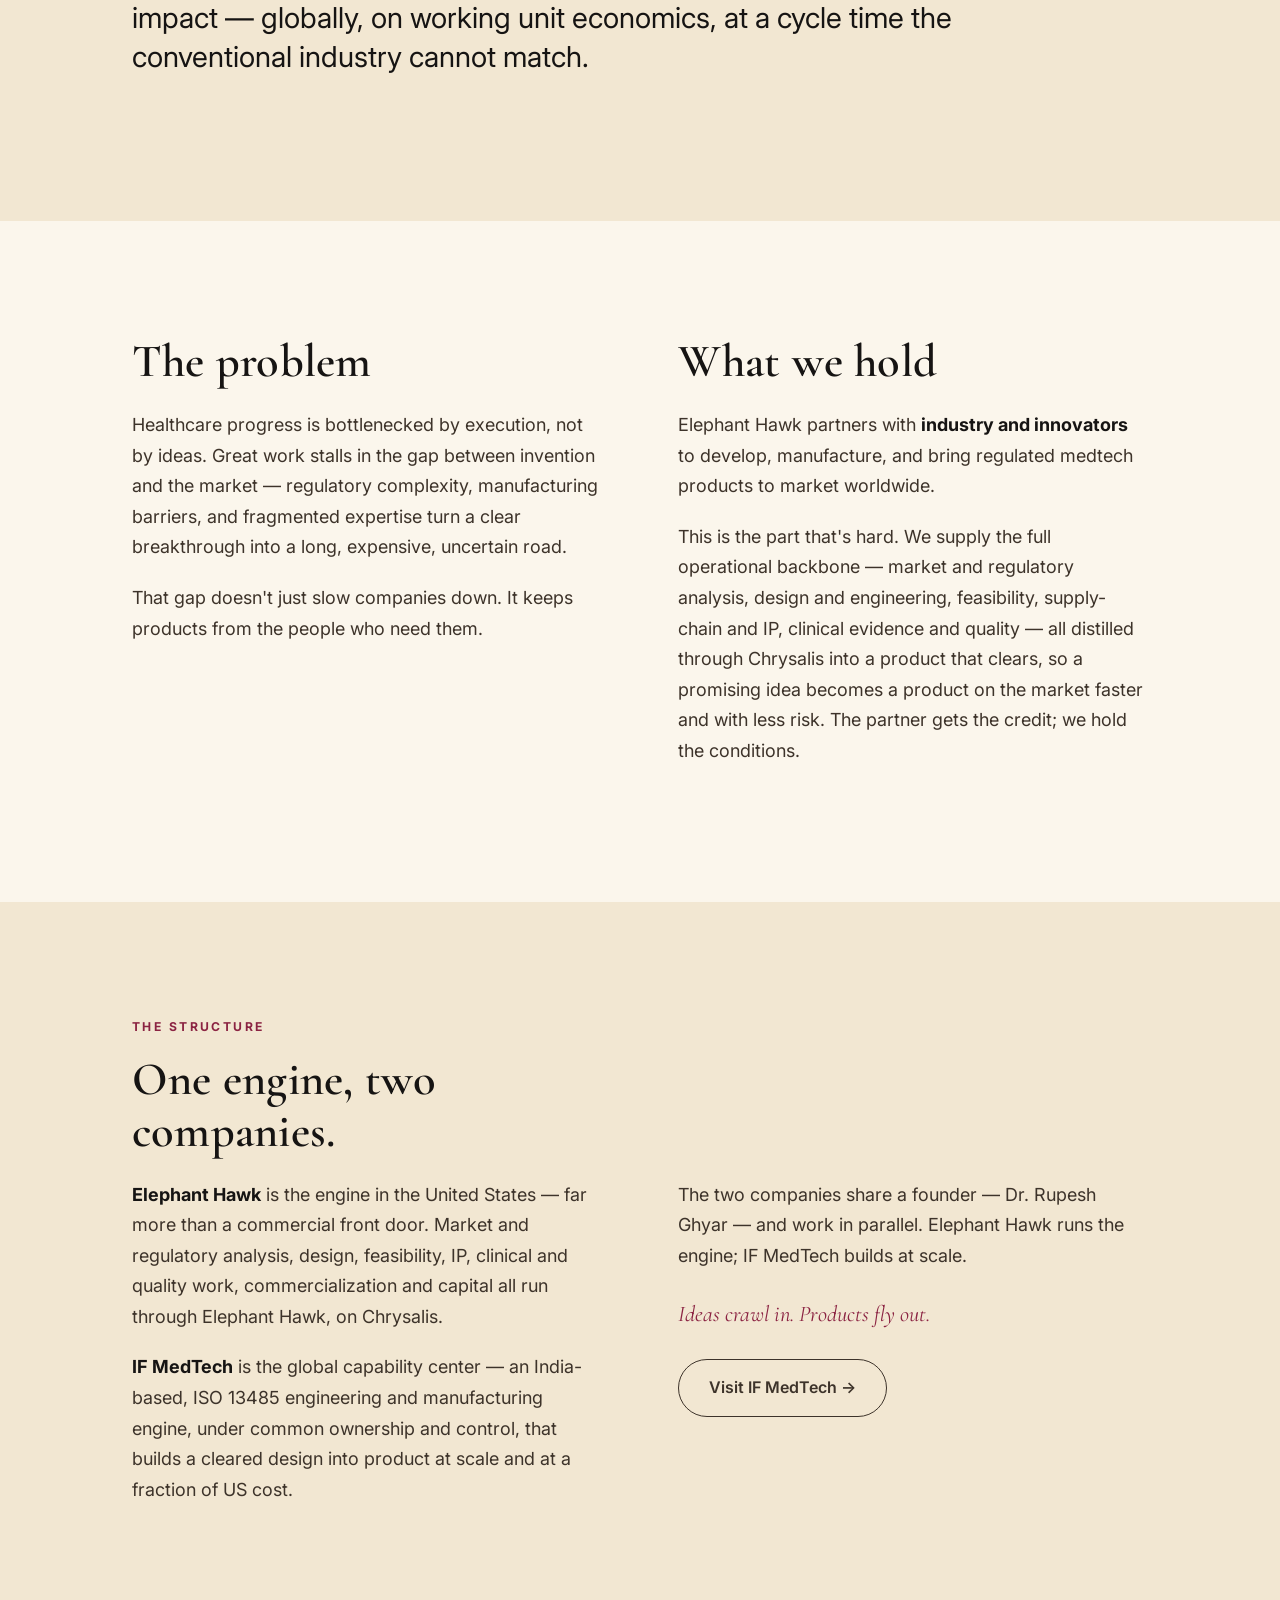
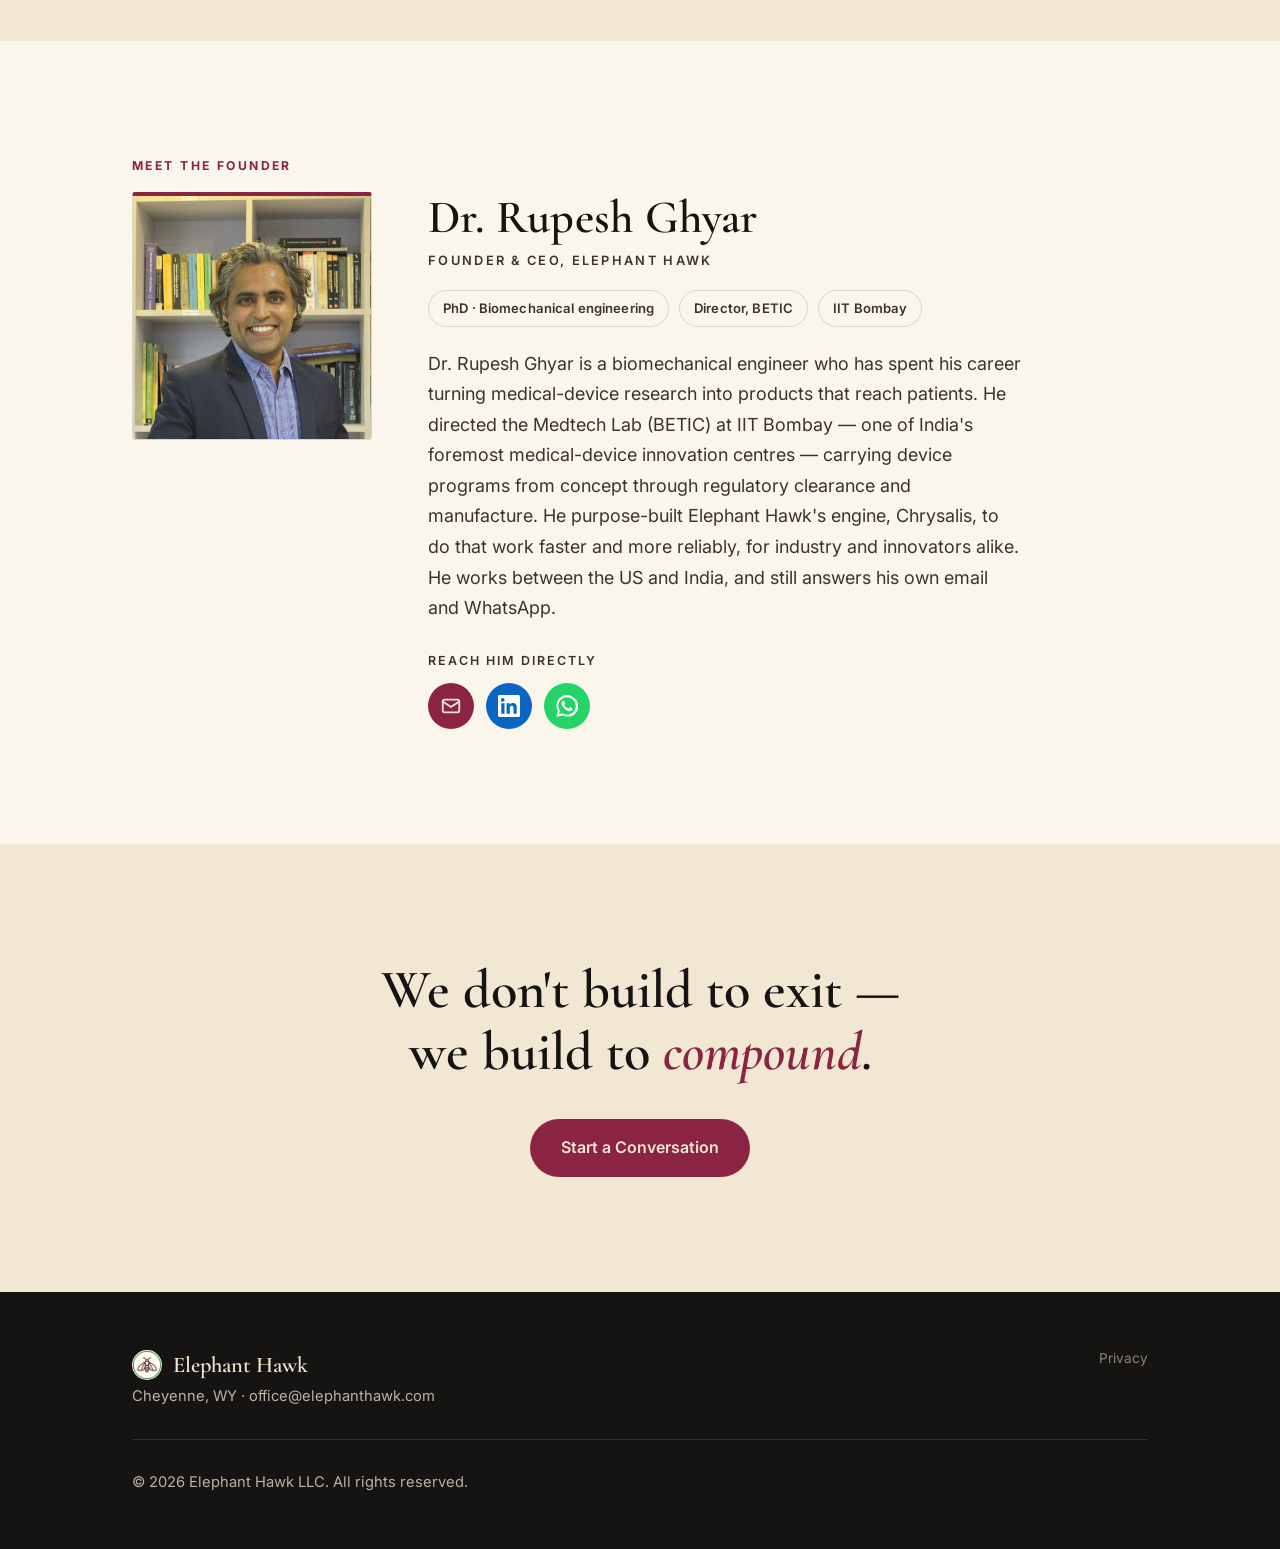
==== commit ea4e125d: "Adopt EHCircle brand logo (moth-in-ring) sitewide Replace the inline SVG emblem in the header and fo" ====
--- a/about.html
+++ b/about.html
@@ -17,7 +17,7 @@
   <link rel="preconnect" href="https://fonts.googleapis.com">
   <link rel="preconnect" href="https://fonts.gstatic.com" crossorigin>
   <link href="https://fonts.googleapis.com/css2?family=Cormorant+Garamond:ital,wght@0,500;0,600;1,500;1,600&family=Inter:wght@400;500;600;700&display=swap" rel="stylesheet">
-  <link rel="icon" href="favicon.svg" type="image/svg+xml">
+  <link rel="icon" href="favicon-16.png" sizes="16x16" type="image/png">
   <link rel="icon" href="favicon-32.png" sizes="32x32" type="image/png">
   <link rel="apple-touch-icon" href="apple-touch-icon.png">
   <link rel="stylesheet" href="styles.css">
@@ -28,10 +28,7 @@
   <header class="site-header">
     <nav class="nav container" aria-label="Primary">
       <a class="brand" href="index.html" aria-label="Elephant Hawk home">
-        <!-- Ring emblem — wing pair inside a ring (Mulberry ring on cream) -->
-        <svg viewBox="0 0 64 64" xmlns="http://www.w3.org/2000/svg" aria-hidden="true">
-          <circle cx="32" cy="32" r="29" fill="none" stroke="#8B2342" stroke-width="2.4"/><g transform="translate(32,33) scale(0.78) translate(-32,-42)"><path d="M32,40 C20,22 8,24 10,38 C12,48 24,46 32,40 Z" fill="#ED2D6A"/><path d="M32,40 C44,22 56,24 54,38 C52,48 40,46 32,40 Z" fill="#ED2D6A"/><path d="M32,42 C25,52 19,57 23,61 C27,64 31,55 32,46 Z" fill="#828B3D"/><path d="M32,42 C39,52 45,57 41,61 C37,64 33,55 32,46 Z" fill="#828B3D"/><ellipse cx="32" cy="42" rx="2.2" ry="11" fill="#8B2342"/><path d="M30,32 q-5,-7 -10,-9 M34,32 q5,-7 10,-9" stroke="#8B2342" stroke-width="2.4" fill="none" stroke-linecap="round"/></g>
-        </svg>
+        <img class="brand-mark" src="logo.png" width="45" height="45" alt="Elephant Hawk logo" />
         <span class="name">Elephant Hawk<span class="tag">Preserve · Enable · Advance</span></span>
       </a>
       <button class="nav-toggle" aria-label="Toggle menu" aria-controls="nav-links" aria-expanded="false">☰</button>
@@ -165,9 +162,7 @@
       <div class="footer-top">
         <div>
           <div class="footer-brand">
-            <svg viewBox="0 0 64 64" xmlns="http://www.w3.org/2000/svg" aria-hidden="true">
-              <circle cx="32" cy="32" r="29" fill="none" stroke="#F2E7D2" stroke-width="2.4"/><g transform="translate(32,33) scale(0.78) translate(-32,-42)"><path d="M32,40 C20,22 8,24 10,38 C12,48 24,46 32,40 Z" fill="#ED2D6A"/><path d="M32,40 C44,22 56,24 54,38 C52,48 40,46 32,40 Z" fill="#ED2D6A"/><path d="M32,42 C25,52 19,57 23,61 C27,64 31,55 32,46 Z" fill="#828B3D"/><path d="M32,42 C39,52 45,57 41,61 C37,64 33,55 32,46 Z" fill="#828B3D"/><ellipse cx="32" cy="42" rx="2.2" ry="11" fill="#F2E7D2"/><path d="M30,32 q-5,-7 -10,-9 M34,32 q5,-7 10,-9" stroke="#F2E7D2" stroke-width="2.4" fill="none" stroke-linecap="round"/></g>
-            </svg>
+            <img class="footer-mark" src="logo.png" width="30" height="30" alt="" />
             <span>Elephant Hawk</span>
           </div>
           <div>Cheyenne, WY · <a href="mailto:office@elephanthawk.com">office@elephanthawk.com</a></div>
--- a/styles.css
+++ b/styles.css
@@ -86,7 +86,7 @@
 /* The wordmark lockup: chrysalis mark (left) + name (right) — ~1.5× size */
 .brand { display: flex; align-items: center; gap: 18px; color: var(--chrysalis); }
 .brand:hover { text-decoration: none; }
-.brand svg { width: 45px; height: 45px; display: block; flex: none; transition: width 0.2s ease, height 0.2s ease; }
+.brand-mark { width: 45px; height: 45px; display: block; flex: none; border-radius: 50%; transition: width 0.2s ease, height 0.2s ease; }
 .brand .name {
   font-family: var(--font-display);
   font-weight: 600;
@@ -112,7 +112,7 @@
    logo is already compact and shrinking would offset the dropdown menu). */
 @media (min-width: 761px) {
   .site-header.scrolled .nav { min-height: 68px; }
-  .site-header.scrolled .brand svg { width: 32px; height: 32px; }
+  .site-header.scrolled .brand-mark { width: 32px; height: 32px; }
   .site-header.scrolled .brand .name { font-size: 1.6rem; }
   .site-header.scrolled .brand .tag { opacity: 0; pointer-events: none; }
 }
@@ -544,7 +544,7 @@
 .form {
   max-width: 720px;
   margin: 8px 0 0;
-  background: var(--cream-panel);
+  background: var(--wing-cream);
   border: 1px solid var(--line);
   border-top: 4px solid var(--mulberry);   /* signature accent bar */
   border-radius: 16px;
@@ -580,11 +580,41 @@
 .field input::placeholder, .field textarea::placeholder { color: var(--ash); }
 .field textarea { resize: vertical; min-height: 140px; }
 .form-note { display: inline-block; margin-left: 14px; font-size: 0.9rem; color: var(--ash); }
+/* Context Brief explainer — the first-principles step list */
+.brief-method-lead { margin: 30px 0 18px; color: var(--chrysalis); font-weight: 500; }
+.brief-steps {
+  list-style: none;
+  margin: 0;
+  padding: 0;
+  display: grid;
+  grid-template-columns: repeat(3, 1fr);
+  gap: 20px 28px;
+}
+.brief-steps li { display: grid; grid-template-columns: auto 1fr; column-gap: 12px; row-gap: 3px; align-items: center; }
+.bs-num {
+  grid-row: 1 / 3;
+  align-self: start;
+  display: inline-flex;
+  align-items: center;
+  justify-content: center;
+  width: 30px;
+  height: 30px;
+  border-radius: 50%;
+  border: 1.5px solid var(--mulberry);
+  color: var(--mulberry);
+  font-weight: 700;
+  font-size: 0.85rem;
+}
+.brief-steps b { font-family: var(--font-display); font-weight: 600; font-size: 1.1rem; color: var(--dusk); }
+.brief-steps li > span:not(.bs-num) { font-size: 0.9rem; color: var(--chrysalis); line-height: 1.45; }
+@media (max-width: 820px) { .brief-steps { grid-template-columns: 1fr 1fr; } }
+@media (max-width: 520px) { .brief-steps { grid-template-columns: 1fr; } }
+
 /* Inline confirmation shown after a successful submit (olive = success). */
 .form-success {
   max-width: 720px;
   margin: 8px 0 0;
-  background: var(--cream-panel);
+  background: var(--wing-cream);
   border: 1px solid var(--line);
   border-top: 4px solid var(--moth-olive);
   border-radius: 16px;
@@ -786,7 +816,7 @@
   border-bottom: 1px solid rgba(242, 231, 210, 0.14);
 }
 .footer-brand { display: flex; align-items: center; gap: 11px; font-family: var(--font-display); font-weight: 600; font-size: 1.4rem; color: var(--wing-cream); }
-.footer-brand svg { width: 30px; height: 30px; flex: none; }
+.footer-mark { width: 30px; height: 30px; flex: none; border-radius: 50%; }
 .footer-legal { display: flex; flex-wrap: wrap; gap: 8px 18px; list-style: none; margin: 0; padding: 0; }
 .footer-legal a { font-size: 0.85rem; color: var(--ash); }
 
@@ -801,7 +831,7 @@
   .nav-toggle { display: block; }
   /* Dampen the enlarged logo on phones so the sticky bar stays reasonable */
   .nav { min-height: 88px; }
-  .brand svg { width: 38px; height: 38px; }
+  .brand-mark { width: 38px; height: 38px; }
   .brand .name { font-size: 1.9rem; }
   .nav-links {
     position: absolute;
@@ -1074,14 +1104,22 @@
 .engine-attrs {
   display: grid;
   grid-template-columns: repeat(3, 1fr);
-  gap: 24px 28px;
+  gap: 20px;
   margin-top: 44px;
 }
+.engine-attr {
+  background: var(--cream-panel);
+  border: 1px solid var(--line);
+  border-radius: 14px;
+  padding: 26px 24px;
+  transition: border-color 0.15s ease, transform 0.15s ease;
+}
+.engine-attr:hover { border-color: var(--hawk-pink); transform: translateY(-3px); }
 .ea-icon {
-  width: 50px;
-  height: 50px;
-  border-radius: 13px;
-  background: rgba(237, 45, 106, 0.16);
+  width: 48px;
+  height: 48px;
+  border-radius: 12px;
+  background: rgba(237, 45, 106, 0.14);
   color: var(--hawk-pink);
   display: inline-flex;
   align-items: center;
@@ -1089,8 +1127,8 @@
   margin-bottom: 14px;
 }
 .ea-icon svg { width: 26px; height: 26px; }
-.engine-attr h3 { font-family: var(--font-display); font-weight: 600; font-size: 1.2rem; color: var(--wing-cream); margin: 0 0 5px; }
-.engine-attr p { margin: 0; font-size: 0.9rem; line-height: 1.5; color: rgba(242, 231, 210, 0.78); }
+.engine-attr h3 { font-family: var(--font-display); font-weight: 600; font-size: 1.2rem; color: var(--dusk); margin: 0 0 5px; }
+.engine-attr p { margin: 0; font-size: 0.9rem; line-height: 1.5; color: var(--chrysalis); }
 @media (max-width: 760px) { .engine-attrs { grid-template-columns: 1fr 1fr; } }
 @media (max-width: 460px) { .engine-attrs { grid-template-columns: 1fr; } }
 
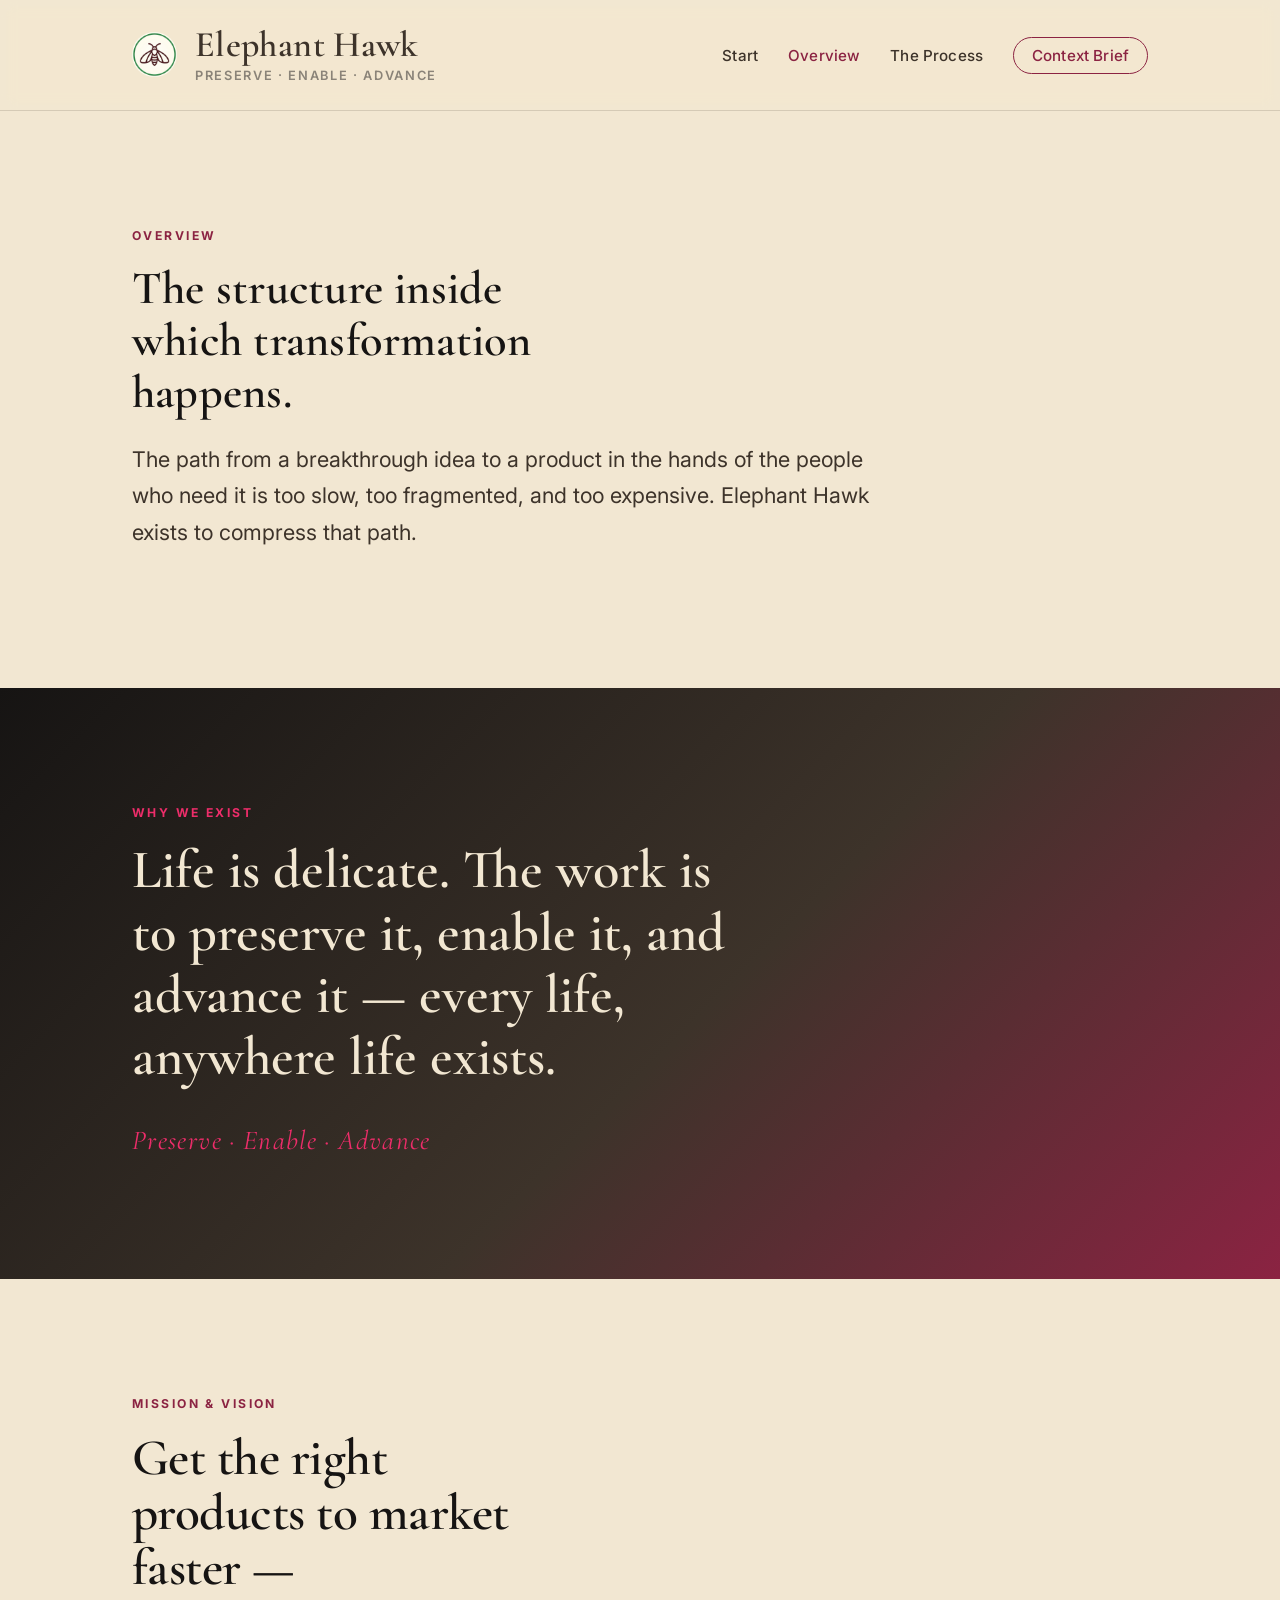
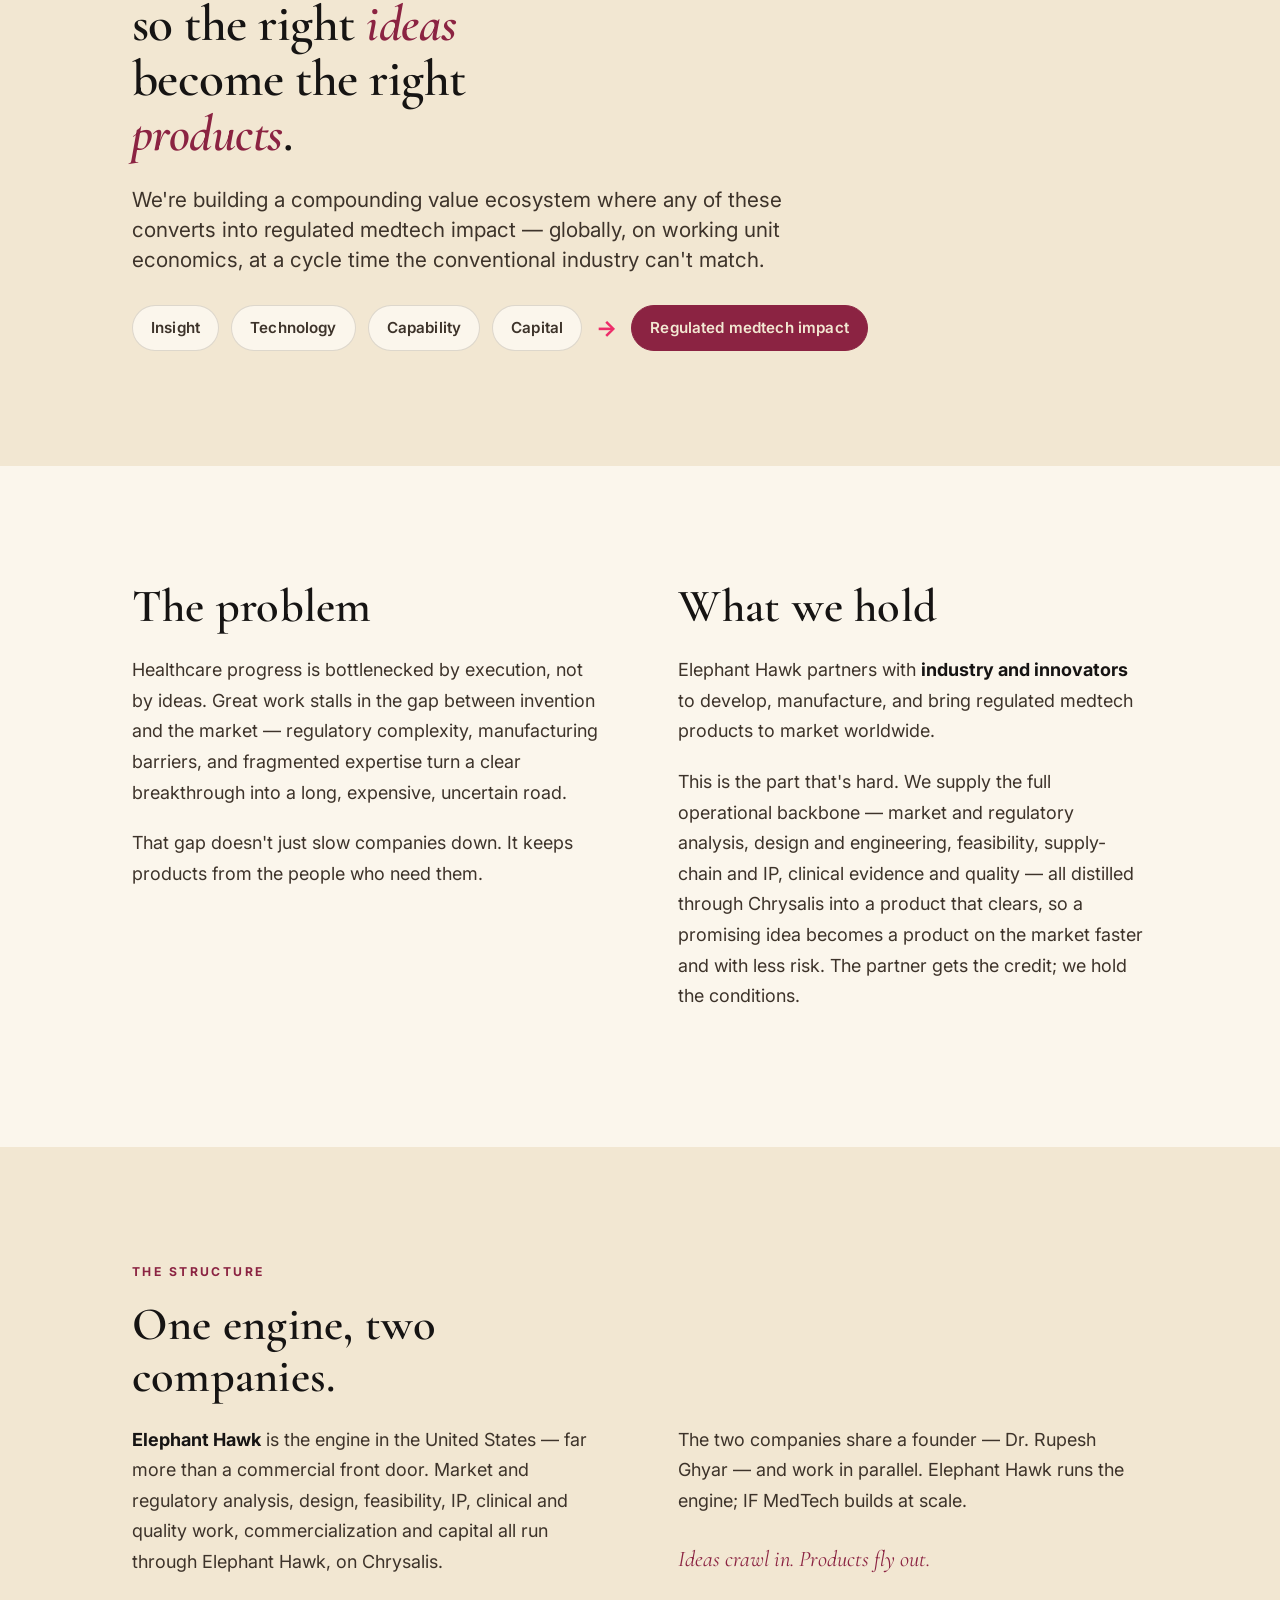
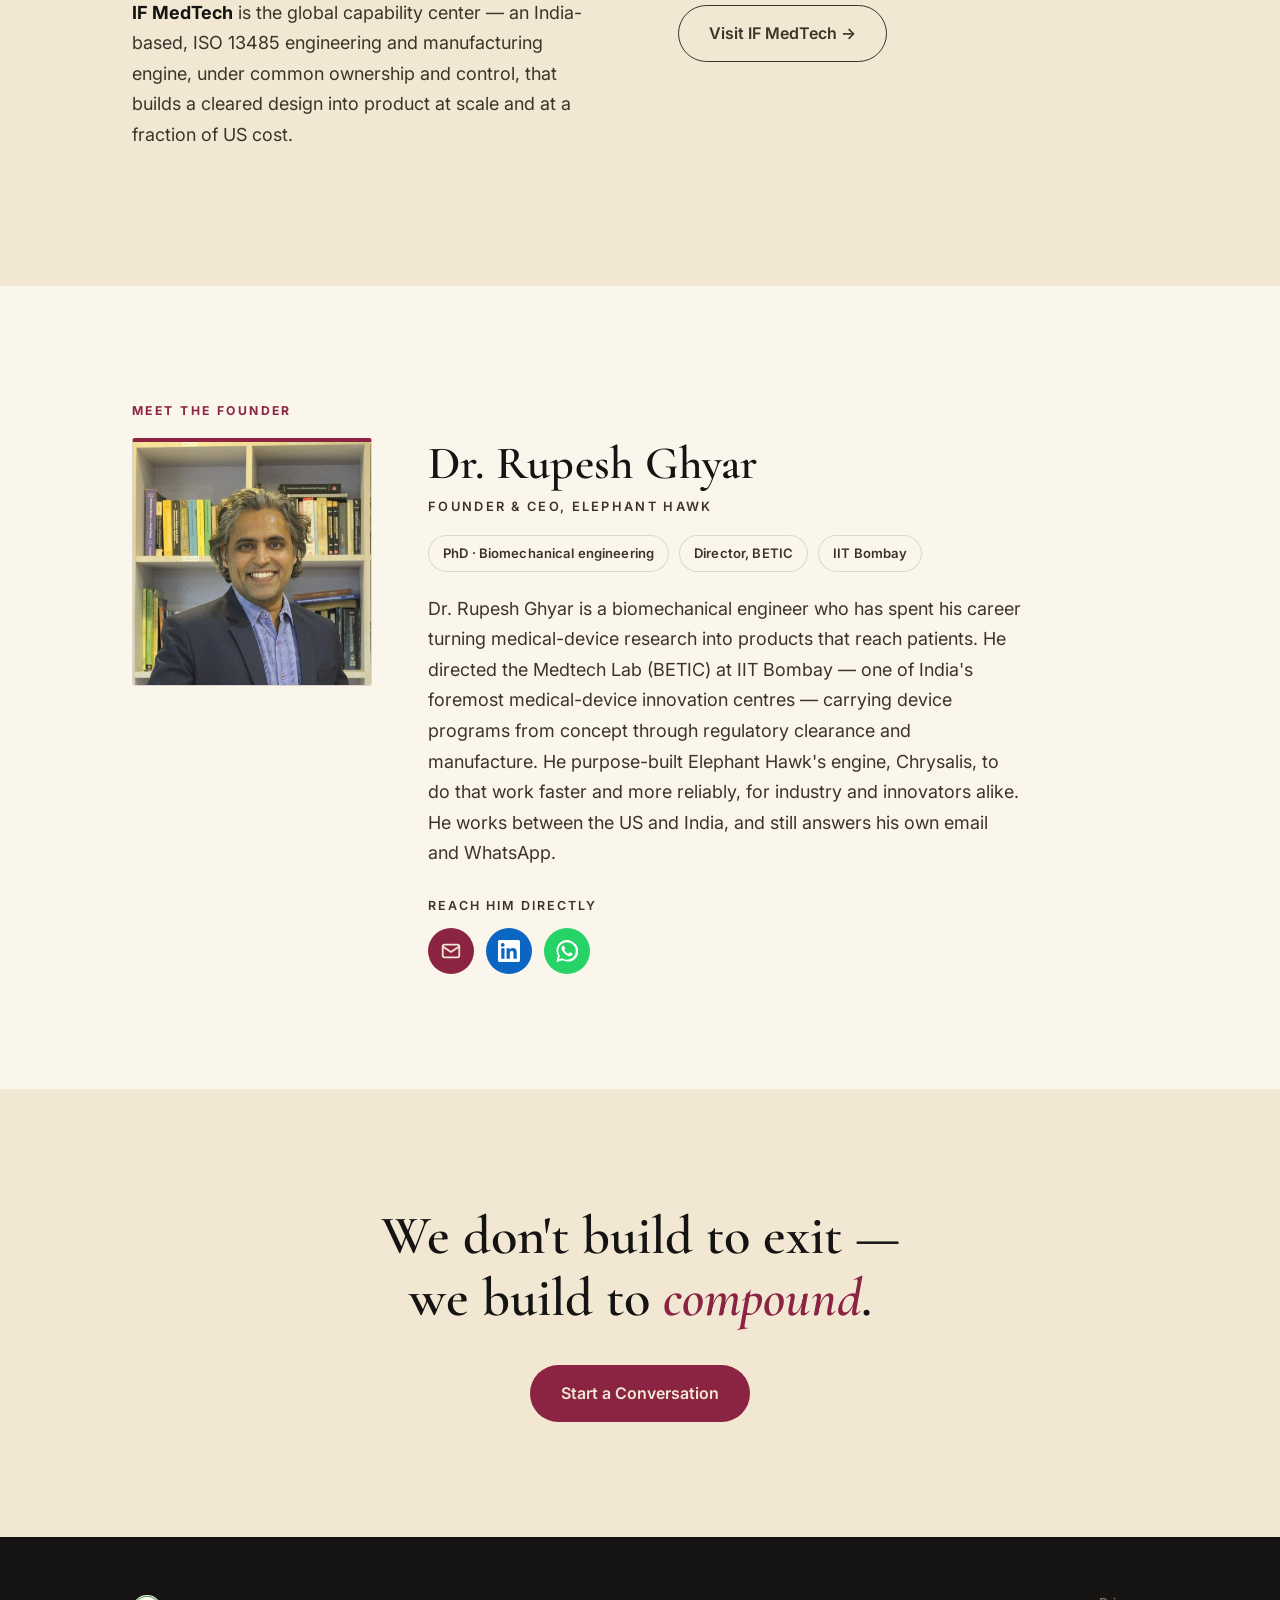
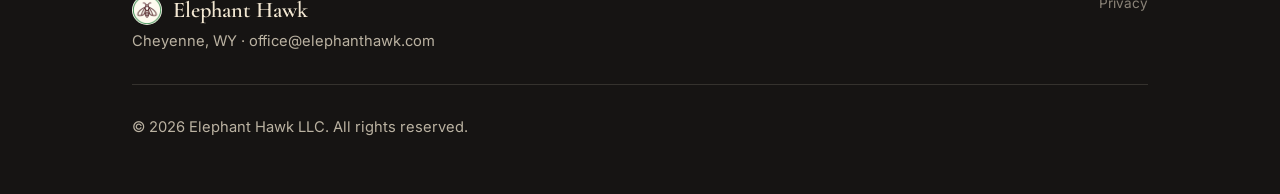
==== commit 3ee8a816: "Make about-page Mission & vision more engaging Replace the dense single paragraph with a bold displa" ====
--- a/about.html
+++ b/about.html
@@ -64,7 +64,16 @@
     <section class="section">
       <div class="container">
         <p class="section-eyebrow">Mission &amp; vision</p>
-        <p class="lede" style="font-size:clamp(1.3rem,2.8vw,1.8rem);color:var(--dusk);max-width:52ch;line-height:1.35;"><strong style="color:var(--mulberry);">Our mission: get the right products to market faster — making sure the right ideas become the right products.</strong> Elephant Hawk is building a compounding value ecosystem where anyone with a healthcare insight, technology, capability, or capital can convert it into regulated medtech impact — globally, on working unit economics, at a cycle time the conventional industry cannot match.</p>
+        <h2 class="mission-line">Get the right products to market faster —<br>so the right <em>ideas</em> become the right <em>products</em>.</h2>
+        <p class="mission-sub">We're building a compounding value ecosystem where any of these converts into regulated medtech impact — globally, on working unit economics, at a cycle time the conventional industry can't match.</p>
+        <div class="mission-flow" aria-label="Inputs that convert into regulated medtech impact">
+          <span class="mi">Insight</span>
+          <span class="mi">Technology</span>
+          <span class="mi">Capability</span>
+          <span class="mi">Capital</span>
+          <span class="mi-arrow" aria-hidden="true">→</span>
+          <span class="mi mi-out">Regulated medtech impact</span>
+        </div>
       </div>
     </section>
 
--- a/styles.css
+++ b/styles.css
@@ -227,6 +227,7 @@
 .hero-actions { display: flex; flex-wrap: wrap; gap: 14px; }
 .hero-art { display: block; }
 .hero-art svg { width: 100%; height: auto; filter: drop-shadow(0 20px 50px rgba(0,0,0,0.35)); }
+.hero-art .hero-logo { display: block; width: 80%; max-width: 340px; height: auto; margin-inline: auto; border-radius: 50%; filter: drop-shadow(0 22px 55px rgba(0,0,0,0.4)); }
 
 /* A small caption under the moth */
 .hero-caption {
@@ -295,6 +296,46 @@
   border: 1px solid var(--line);
   background: var(--wing-cream);
   color: var(--chrysalis);
+}
+
+/* Mission & vision — bold statement + converging input chips */
+.mission-line {
+  font-family: var(--font-display);
+  font-weight: 600;
+  font-size: clamp(2rem, 4.6vw, 3.2rem);
+  line-height: 1.08;
+  letter-spacing: -0.01em;
+  color: var(--dusk);
+  margin: 8px 0 22px;
+  max-width: 18ch;
+}
+.mission-line em { font-style: italic; color: var(--mulberry); }
+.mission-sub {
+  font-size: clamp(1.05rem, 1.9vw, 1.3rem);
+  line-height: 1.45;
+  color: var(--chrysalis);
+  max-width: 56ch;
+  margin: 0 0 30px;
+}
+.mission-flow { display: flex; flex-wrap: wrap; align-items: center; gap: 10px 12px; }
+.mission-flow .mi {
+  font-size: 0.95rem;
+  font-weight: 600;
+  letter-spacing: 0.01em;
+  padding: 9px 18px;
+  border-radius: 999px;
+  border: 1px solid var(--line);
+  background: var(--cream-panel);
+  color: var(--chrysalis);
+}
+.mission-flow .mi-arrow { color: var(--hawk-pink); font-size: 1.4rem; font-weight: 700; line-height: 1; padding: 0 2px; }
+.mission-flow .mi-out {
+  background: var(--mulberry);
+  border-color: var(--mulberry);
+  color: var(--wing-cream);
+}
+@media (max-width: 560px) {
+  .mission-flow .mi-arrow { transform: rotate(90deg); display: block; width: 100%; text-align: left; padding: 2px 0; }
 }
 
 /* =====================================================================
@@ -867,7 +908,8 @@
 
 /* The hero moth gently floats and breathes, so it reads as alive rather
    than a static logo. Slow and small on purpose — presence, not motion. */
-.hero-art svg {
+.hero-art svg,
+.hero-art .hero-logo {
   animation: mothFloat 9s ease-in-out infinite;
   transform-origin: 50% 45%;
   will-change: transform;
@@ -1308,7 +1350,7 @@
   html { scroll-behavior: auto; }
   * { transition: none !important; }
   .hero { animation: none; }
-  .hero-art svg { animation: none; }
+  .hero-art svg, .hero-art .hero-logo { animation: none; }
   .reveal { opacity: 1; transform: none; }
   .metamorph-divider { opacity: 1; transform: none; }
   .wc-dot { animation: none; }
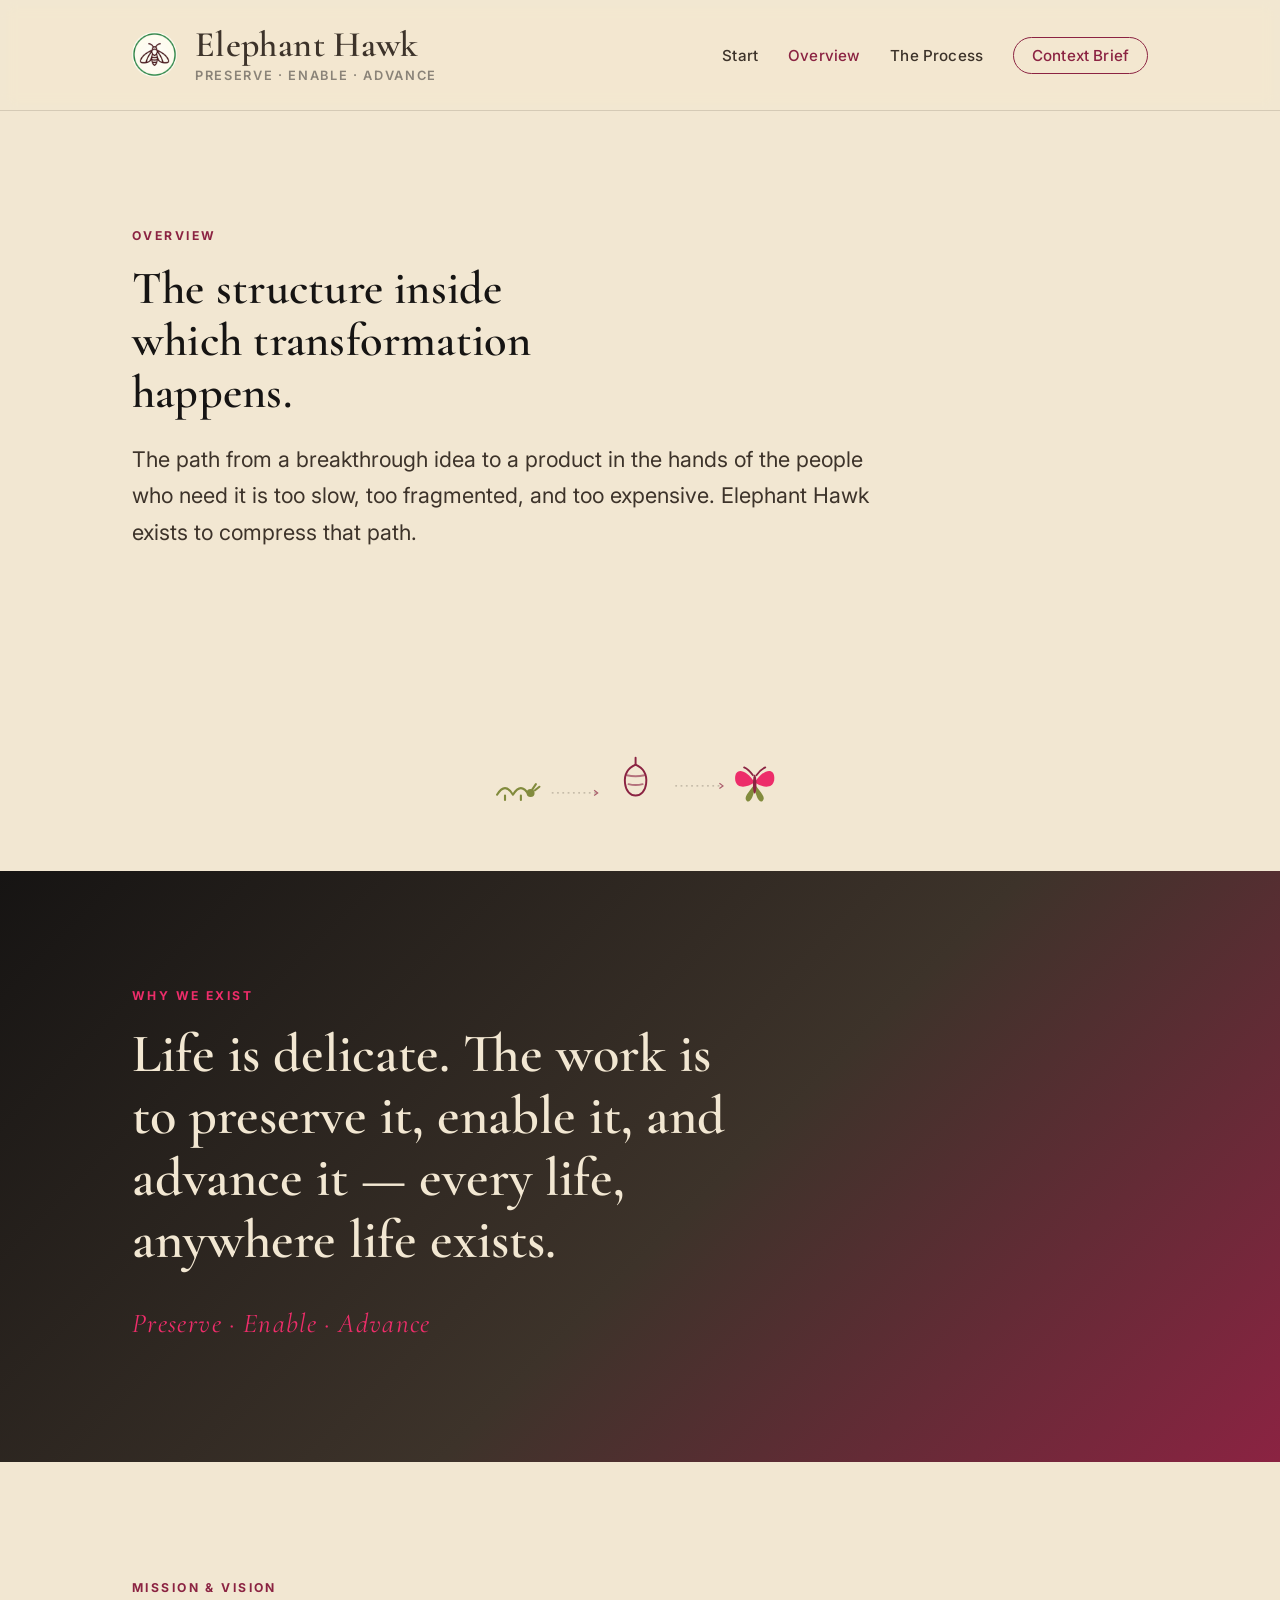
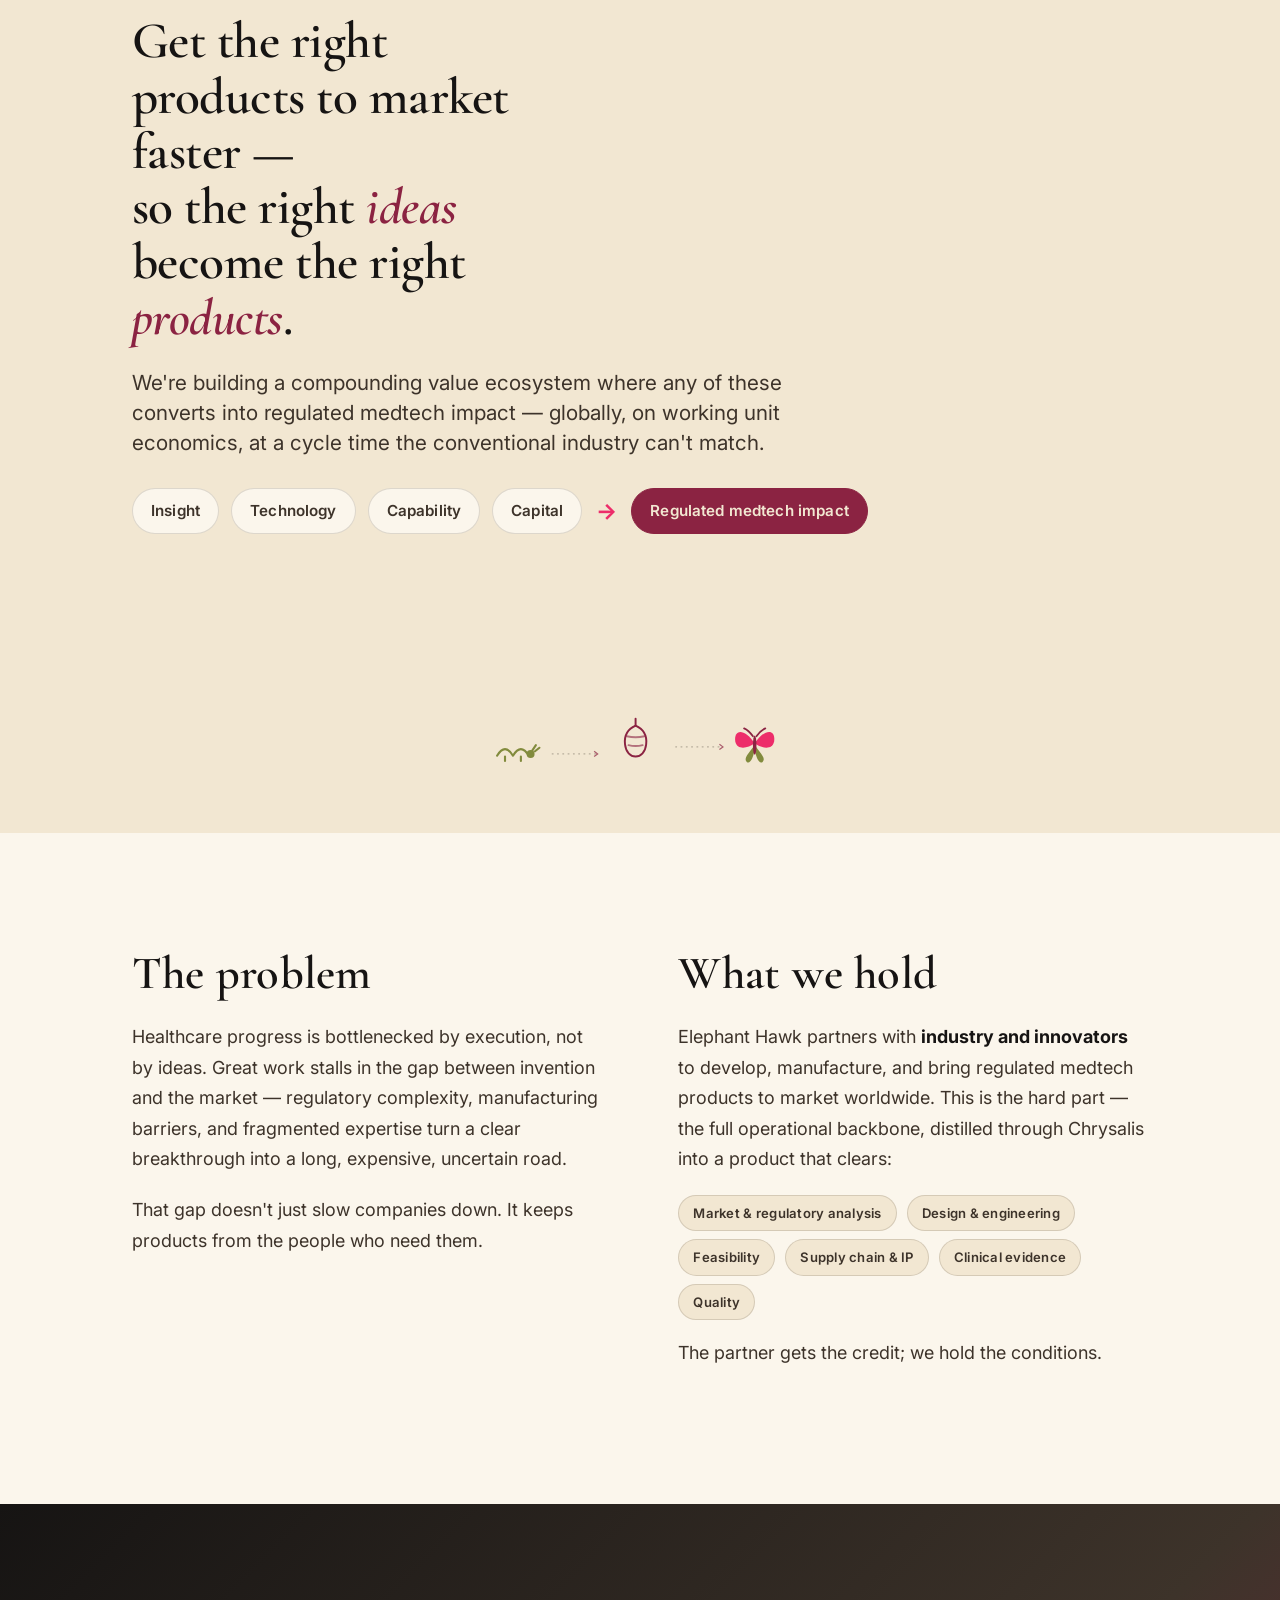
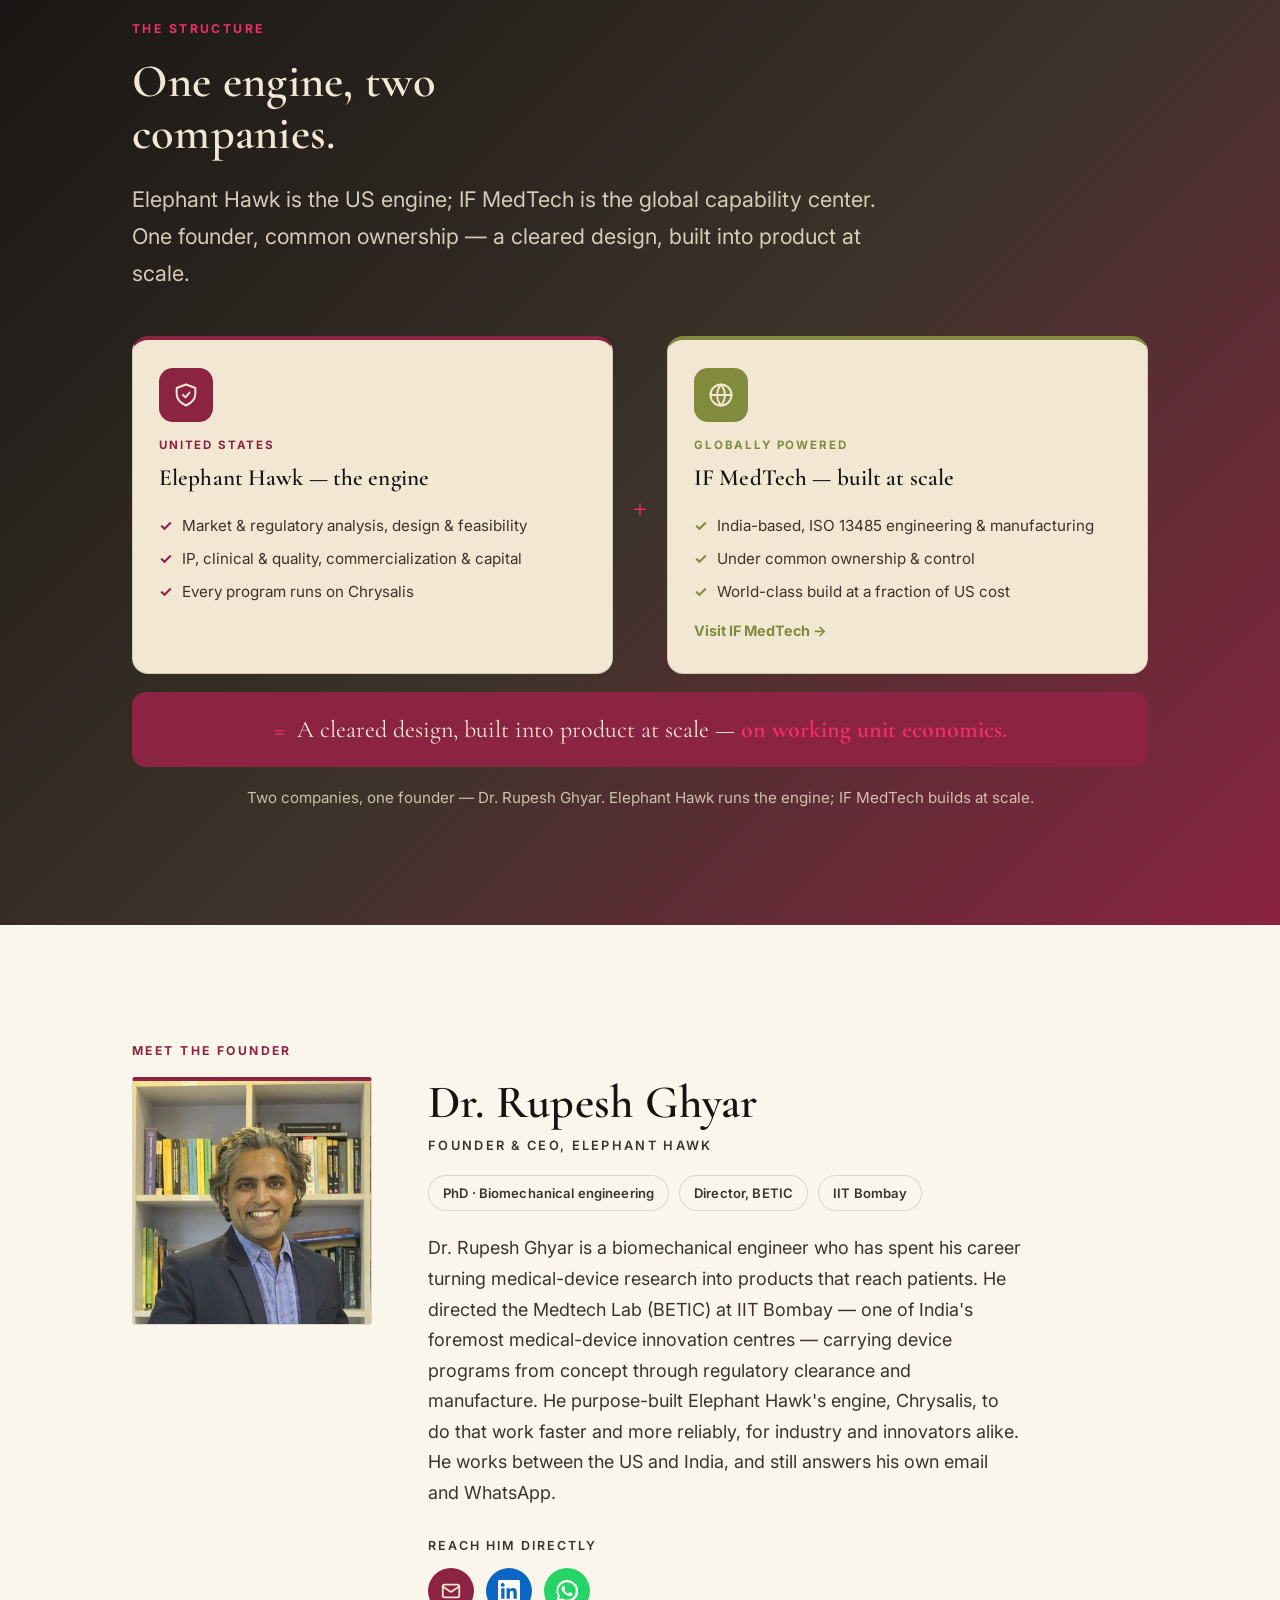
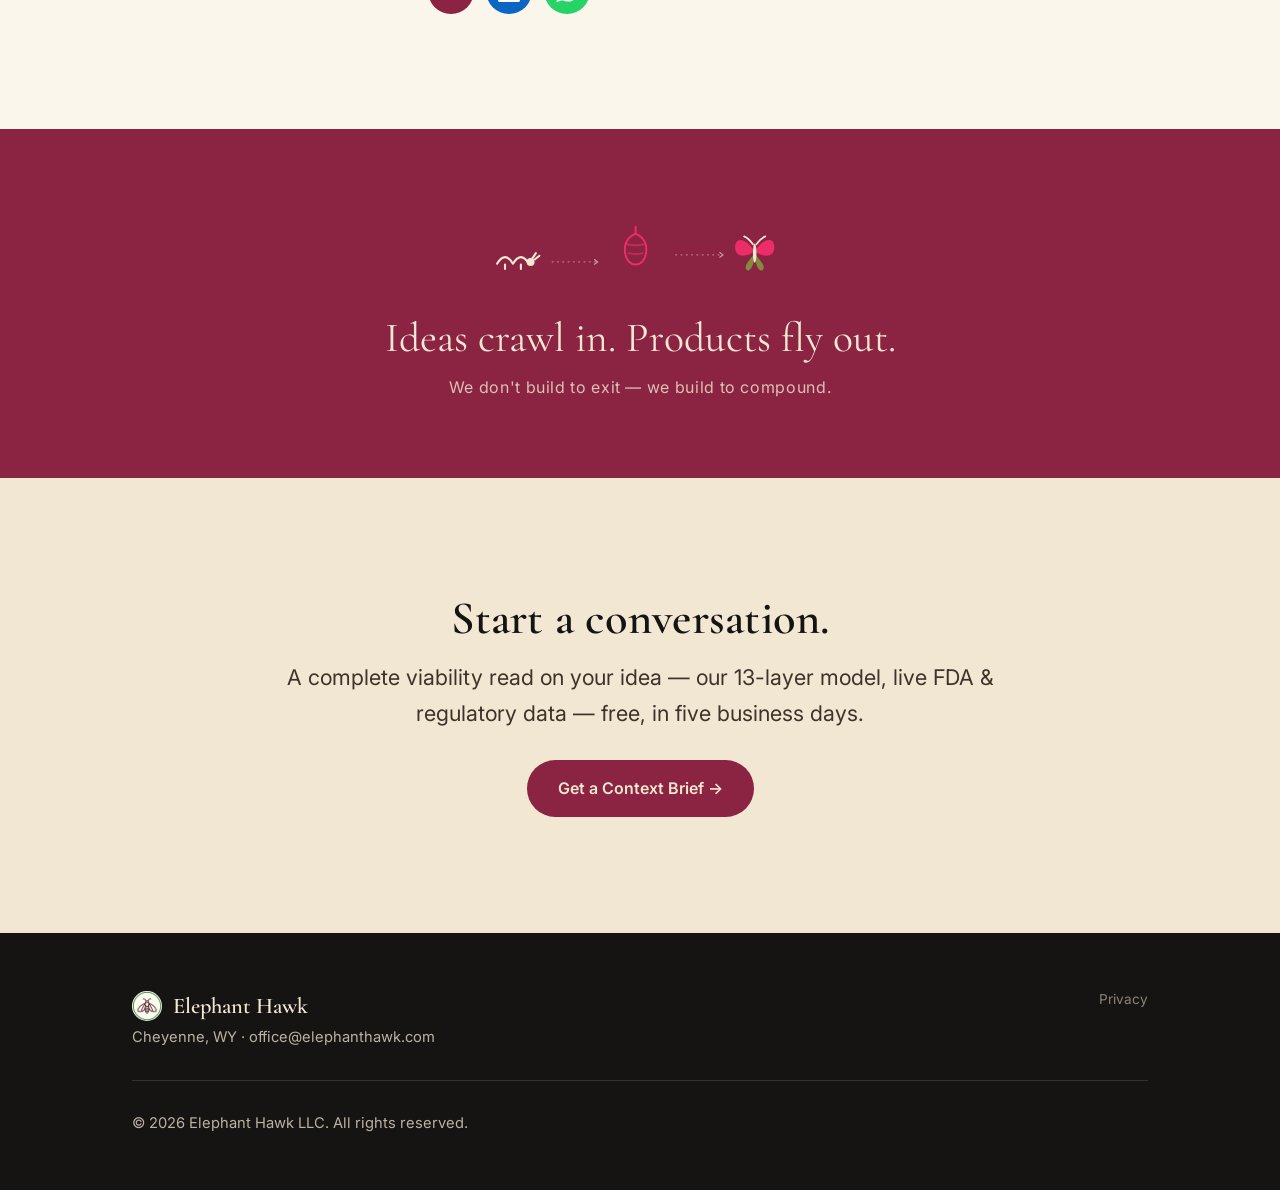
==== commit ae59eb8b: "Harmonize Overview page with start-page design language Map the start page's visual system onto abou" ====
--- a/about.html
+++ b/about.html
@@ -51,6 +51,33 @@
       </div>
     </section>
 
+    <!-- ============ Metamorphosis thread ============ -->
+    <div class="metamorph-divider" aria-hidden="true">
+      <svg viewBox="0 0 340 90" fill="none">
+        <path d="M70,60 H120" stroke="#3D332A" stroke-width="1.4" stroke-dasharray="2 4" opacity="0.32"/>
+        <path d="M118,57 l4,3 -4,3" stroke="#8B2342" stroke-width="1.4" opacity="0.7"/>
+        <path d="M210,52 H262" stroke="#3D332A" stroke-width="1.4" stroke-dasharray="2 4" opacity="0.32"/>
+        <path d="M260,49 l4,3 -4,3" stroke="#8B2342" stroke-width="1.4" opacity="0.7"/>
+        <g stroke="#828B3D" stroke-width="2.4" stroke-linecap="round" stroke-linejoin="round">
+          <path d="M8,62 q9,-15 18,0 q9,-15 18,0"/><circle cx="46" cy="60" r="4.5" fill="#828B3D" stroke="none"/>
+          <path d="M48,56 l4,-6 M51,57 l5,-4"/><path d="M17,63 v5 M35,63 v5"/>
+        </g>
+        <g stroke="#8B2342" stroke-width="2.2" stroke-linecap="round">
+          <line x1="165" y1="20" x2="165" y2="28"/>
+          <path d="M165,28 C156,32 152,40 153,49 C154,58 159,63 165,63 C171,63 176,58 177,49 C178,40 174,32 165,28 Z"/>
+          <path d="M155,40 Q165,42 175,40" opacity="0.6"/><path d="M157,50 Q165,52 173,50" opacity="0.6"/>
+        </g>
+        <g transform="translate(268,8)">
+          <path d="M32,40 C20,22 8,24 10,38 C12,48 24,46 32,40 Z" fill="#ED2D6A"/>
+          <path d="M32,40 C44,22 56,24 54,38 C52,48 40,46 32,40 Z" fill="#ED2D6A"/>
+          <path d="M32,42 C25,52 19,57 23,61 C27,64 31,55 32,46 Z" fill="#828B3D"/>
+          <path d="M32,42 C39,52 45,57 41,61 C37,64 33,55 32,46 Z" fill="#828B3D"/>
+          <ellipse cx="32" cy="42" rx="2" ry="11" fill="#8B2342"/>
+          <path d="M30,32 q-5,-7 -10,-9 M34,32 q5,-7 10,-9" stroke="#8B2342" stroke-width="2" fill="none" stroke-linecap="round"/>
+        </g>
+      </svg>
+    </div>
+
     <!-- ============ Why we exist (North Star) ============ -->
     <section class="section on-dark" style="background:var(--transform);color:var(--wing-cream);">
       <div class="container">
@@ -77,6 +104,33 @@
       </div>
     </section>
 
+    <!-- ============ Metamorphosis thread ============ -->
+    <div class="metamorph-divider" aria-hidden="true">
+      <svg viewBox="0 0 340 90" fill="none">
+        <path d="M70,60 H120" stroke="#3D332A" stroke-width="1.4" stroke-dasharray="2 4" opacity="0.32"/>
+        <path d="M118,57 l4,3 -4,3" stroke="#8B2342" stroke-width="1.4" opacity="0.7"/>
+        <path d="M210,52 H262" stroke="#3D332A" stroke-width="1.4" stroke-dasharray="2 4" opacity="0.32"/>
+        <path d="M260,49 l4,3 -4,3" stroke="#8B2342" stroke-width="1.4" opacity="0.7"/>
+        <g stroke="#828B3D" stroke-width="2.4" stroke-linecap="round" stroke-linejoin="round">
+          <path d="M8,62 q9,-15 18,0 q9,-15 18,0"/><circle cx="46" cy="60" r="4.5" fill="#828B3D" stroke="none"/>
+          <path d="M48,56 l4,-6 M51,57 l5,-4"/><path d="M17,63 v5 M35,63 v5"/>
+        </g>
+        <g stroke="#8B2342" stroke-width="2.2" stroke-linecap="round">
+          <line x1="165" y1="20" x2="165" y2="28"/>
+          <path d="M165,28 C156,32 152,40 153,49 C154,58 159,63 165,63 C171,63 176,58 177,49 C178,40 174,32 165,28 Z"/>
+          <path d="M155,40 Q165,42 175,40" opacity="0.6"/><path d="M157,50 Q165,52 173,50" opacity="0.6"/>
+        </g>
+        <g transform="translate(268,8)">
+          <path d="M32,40 C20,22 8,24 10,38 C12,48 24,46 32,40 Z" fill="#ED2D6A"/>
+          <path d="M32,40 C44,22 56,24 54,38 C52,48 40,46 32,40 Z" fill="#ED2D6A"/>
+          <path d="M32,42 C25,52 19,57 23,61 C27,64 31,55 32,46 Z" fill="#828B3D"/>
+          <path d="M32,42 C39,52 45,57 41,61 C37,64 33,55 32,46 Z" fill="#828B3D"/>
+          <ellipse cx="32" cy="42" rx="2" ry="11" fill="#8B2342"/>
+          <path d="M30,32 q-5,-7 -10,-9 M34,32 q5,-7 10,-9" stroke="#8B2342" stroke-width="2" fill="none" stroke-linecap="round"/>
+        </g>
+      </svg>
+    </div>
+
     <!-- ============ Problem / work ============ -->
     <section class="section section--panel">
       <div class="container split">
@@ -87,29 +141,55 @@
         </div>
         <div class="prose">
           <h2 class="section-title">What we hold</h2>
-          <p>Elephant Hawk partners with <strong>industry and innovators</strong> to develop, manufacture, and bring regulated medtech products to market worldwide.</p>
-          <p>This is the part that's hard. We supply the full operational backbone — market and regulatory analysis, design and engineering, feasibility, supply-chain and IP, clinical evidence and quality — all distilled through Chrysalis into a product that clears, so a promising idea becomes a product on the market faster and with less risk. The partner gets the credit; we hold the conditions.</p>
-        </div>
-      </div>
-    </section>
-
-    <!-- ============ The structure ============ -->
-    <section class="section">
-      <div class="container">
-        <p class="section-eyebrow">The structure</p>
-        <h2 class="section-title">One engine, two companies.</h2>
-        <div class="split">
-          <div class="prose">
-            <p><strong>Elephant Hawk</strong> is the engine in the United States — far more than a commercial front door. Market and regulatory analysis, design, feasibility, IP, clinical and quality work, commercialization and capital all run through Elephant Hawk, on Chrysalis.</p>
-            <p><strong>IF MedTech</strong> is the global capability center — an India-based, ISO 13485 engineering and manufacturing engine, under common ownership and control, that builds a cleared design into product at scale and at a fraction of US cost.</p>
-          </div>
-          <div class="prose">
-            <p>The two companies share a founder — Dr. Rupesh Ghyar — and work in parallel. Elephant Hawk runs the engine; IF MedTech builds at scale.</p>
-            <p style="font-family:var(--font-display);font-style:italic;font-size:1.4rem;color:var(--mulberry);margin:24px 0 0;">Ideas crawl in. Products fly out.</p>
-            <p style="margin-top:26px;">
-              <a class="btn btn-ghost" href="https://www.ifmedtech.com" target="_blank" rel="noopener">Visit IF MedTech →</a>
-            </p>
-          </div>
+          <p>Elephant Hawk partners with <strong>industry and innovators</strong> to develop, manufacture, and bring regulated medtech products to market worldwide. This is the hard part — the full operational backbone, distilled through Chrysalis into a product that clears:</p>
+          <div class="chip-row" aria-label="The operational backbone we hold">
+            <span class="std">Market &amp; regulatory analysis</span>
+            <span class="std">Design &amp; engineering</span>
+            <span class="std">Feasibility</span>
+            <span class="std">Supply chain &amp; IP</span>
+            <span class="std">Clinical evidence</span>
+            <span class="std">Quality</span>
+          </div>
+          <p>The partner gets the credit; we hold the conditions.</p>
+        </div>
+      </div>
+    </section>
+
+    <!-- ============ The structure (two-pillar engine) ============ -->
+    <section class="section on-dark" style="background:var(--transform);color:var(--wing-cream);">
+      <div class="container">
+        <p class="section-eyebrow" style="color:var(--hawk-pink);">The structure</p>
+        <h2 class="section-title" style="color:var(--wing-cream);">One engine, two companies.</h2>
+        <p class="lede" style="color:rgba(242,231,210,0.86);">Elephant Hawk is the US engine; IF MedTech is the global capability center. One founder, common ownership — a cleared design, built into product at scale.</p>
+        <div class="deliver-model">
+          <div class="deliver-pillars">
+            <div class="deliver-pillar" style="--accent: var(--mulberry);">
+              <span class="deliver-icon" aria-hidden="true"><svg viewBox="0 0 24 24" fill="none" stroke="currentColor" stroke-width="1.7" stroke-linecap="round" stroke-linejoin="round"><path d="M12 3l8 3v5c0 5-3.5 8-8 10-4.5-2-8-5-8-10V6z"/><path d="M9.5 12l2 2 3.5-4"/></svg></span>
+              <p class="deliver-kicker">United States</p>
+              <h3>Elephant Hawk — the engine</h3>
+              <ul class="deliver-list">
+                <li>Market &amp; regulatory analysis, design &amp; feasibility</li>
+                <li>IP, clinical &amp; quality, commercialization &amp; capital</li>
+                <li>Every program runs on Chrysalis</li>
+              </ul>
+            </div>
+            <div class="deliver-plus" aria-hidden="true">+</div>
+            <div class="deliver-pillar" style="--accent: var(--moth-olive);">
+              <span class="deliver-icon" aria-hidden="true"><svg viewBox="0 0 24 24" fill="none" stroke="currentColor" stroke-width="1.7" stroke-linecap="round" stroke-linejoin="round"><circle cx="12" cy="12" r="9"/><path d="M3 12h18"/><path d="M12 3a14 14 0 0 1 0 18 14 14 0 0 1 0-18z"/></svg></span>
+              <p class="deliver-kicker">Globally powered</p>
+              <h3>IF MedTech — built at scale</h3>
+              <ul class="deliver-list">
+                <li>India-based, ISO 13485 engineering &amp; manufacturing</li>
+                <li>Under common ownership &amp; control</li>
+                <li>World-class build at a fraction of US cost</li>
+              </ul>
+              <a class="deliver-link" href="https://www.ifmedtech.com" target="_blank" rel="noopener">Visit IF&nbsp;MedTech →</a>
+            </div>
+          </div>
+          <div class="deliver-result">
+            <strong>=</strong>&nbsp; A cleared design, built into product at scale — <strong>on working unit economics.</strong>
+          </div>
+          <p class="deliver-note">Two companies, one founder — Dr. Rupesh Ghyar. Elephant Hawk runs the engine; IF MedTech builds at scale.</p>
         </div>
       </div>
     </section>
@@ -154,14 +234,42 @@
       </div>
     </section>
 
-    <!-- ============ The long view ============ -->
-    <section class="section">
-      <div class="container">
-        <p class="quote">We don't build to exit —<br>we build to <em>compound</em>.</p>
-        <div class="center">
-          <a class="btn btn-primary" href="contact.html#note">Start a Conversation</a>
-        </div>
-      </div>
+    <!-- ============ Canonical phrase band ============ -->
+    <section class="band">
+      <div class="container">
+        <svg class="motif" viewBox="0 0 340 90" fill="none" aria-hidden="true">
+          <path d="M70,60 H120" stroke="#F2E7D2" stroke-width="1.4" stroke-dasharray="2 4" opacity="0.45"/>
+          <path d="M118,57 l4,3 -4,3" stroke="#F2E7D2" stroke-width="1.4" opacity="0.6"/>
+          <path d="M210,52 H262" stroke="#F2E7D2" stroke-width="1.4" stroke-dasharray="2 4" opacity="0.45"/>
+          <path d="M260,49 l4,3 -4,3" stroke="#F2E7D2" stroke-width="1.4" opacity="0.6"/>
+          <g stroke="#F2E7D2" stroke-width="2.4" stroke-linecap="round" stroke-linejoin="round">
+            <path d="M8,62 q9,-15 18,0 q9,-15 18,0"/><circle cx="46" cy="60" r="4.5" fill="#F2E7D2" stroke="none"/>
+            <path d="M48,56 l4,-6 M51,57 l5,-4"/><path d="M17,63 v5 M35,63 v5"/>
+          </g>
+          <g stroke="#ED2D6A" stroke-width="2.2" stroke-linecap="round">
+            <line x1="165" y1="20" x2="165" y2="28"/>
+            <path d="M165,28 C156,32 152,40 153,49 C154,58 159,63 165,63 C171,63 176,58 177,49 C178,40 174,32 165,28 Z"/>
+            <path d="M155,40 Q165,42 175,40" opacity="0.6"/><path d="M157,50 Q165,52 173,50" opacity="0.6"/>
+          </g>
+          <g transform="translate(268,8)">
+            <path d="M32,40 C20,22 8,24 10,38 C12,48 24,46 32,40 Z" fill="#ED2D6A"/>
+            <path d="M32,40 C44,22 56,24 54,38 C52,48 40,46 32,40 Z" fill="#ED2D6A"/>
+            <path d="M32,42 C25,52 19,57 23,61 C27,64 31,55 32,46 Z" fill="#828B3D"/>
+            <path d="M32,42 C39,52 45,57 41,61 C37,64 33,55 32,46 Z" fill="#828B3D"/>
+            <ellipse cx="32" cy="42" rx="2" ry="11" fill="#F2E7D2"/>
+            <path d="M30,32 q-5,-7 -10,-9 M34,32 q5,-7 10,-9" stroke="#F2E7D2" stroke-width="2" fill="none" stroke-linecap="round"/>
+          </g>
+        </svg>
+        <p>Ideas crawl in. Products fly out.</p>
+        <p class="small">We don't build to exit — we build to compound.</p>
+      </div>
+    </section>
+
+    <!-- ============ Closing CTA ============ -->
+    <section class="section center">
+      <h2 class="section-title" style="margin:0 auto 14px;">Start a conversation.</h2>
+      <p class="lede" style="margin:0 auto 28px;">A complete viability read on your idea — our 13-layer model, live FDA &amp; regulatory data — free, in five business days.</p>
+      <a class="btn btn-primary" href="contact.html?type=brief#context-brief">Get a Context Brief →</a>
     </section>
   </main>
 
--- a/styles.css
+++ b/styles.css
@@ -297,6 +297,9 @@
   background: var(--wing-cream);
   color: var(--chrysalis);
 }
+
+/* A left-aligned row of pill chips inside prose (e.g. "What we hold") */
+.chip-row { display: flex; flex-wrap: wrap; gap: 8px 10px; margin: 16px 0 18px; }
 
 /* Mission & vision — bold statement + converging input chips */
 .mission-line {
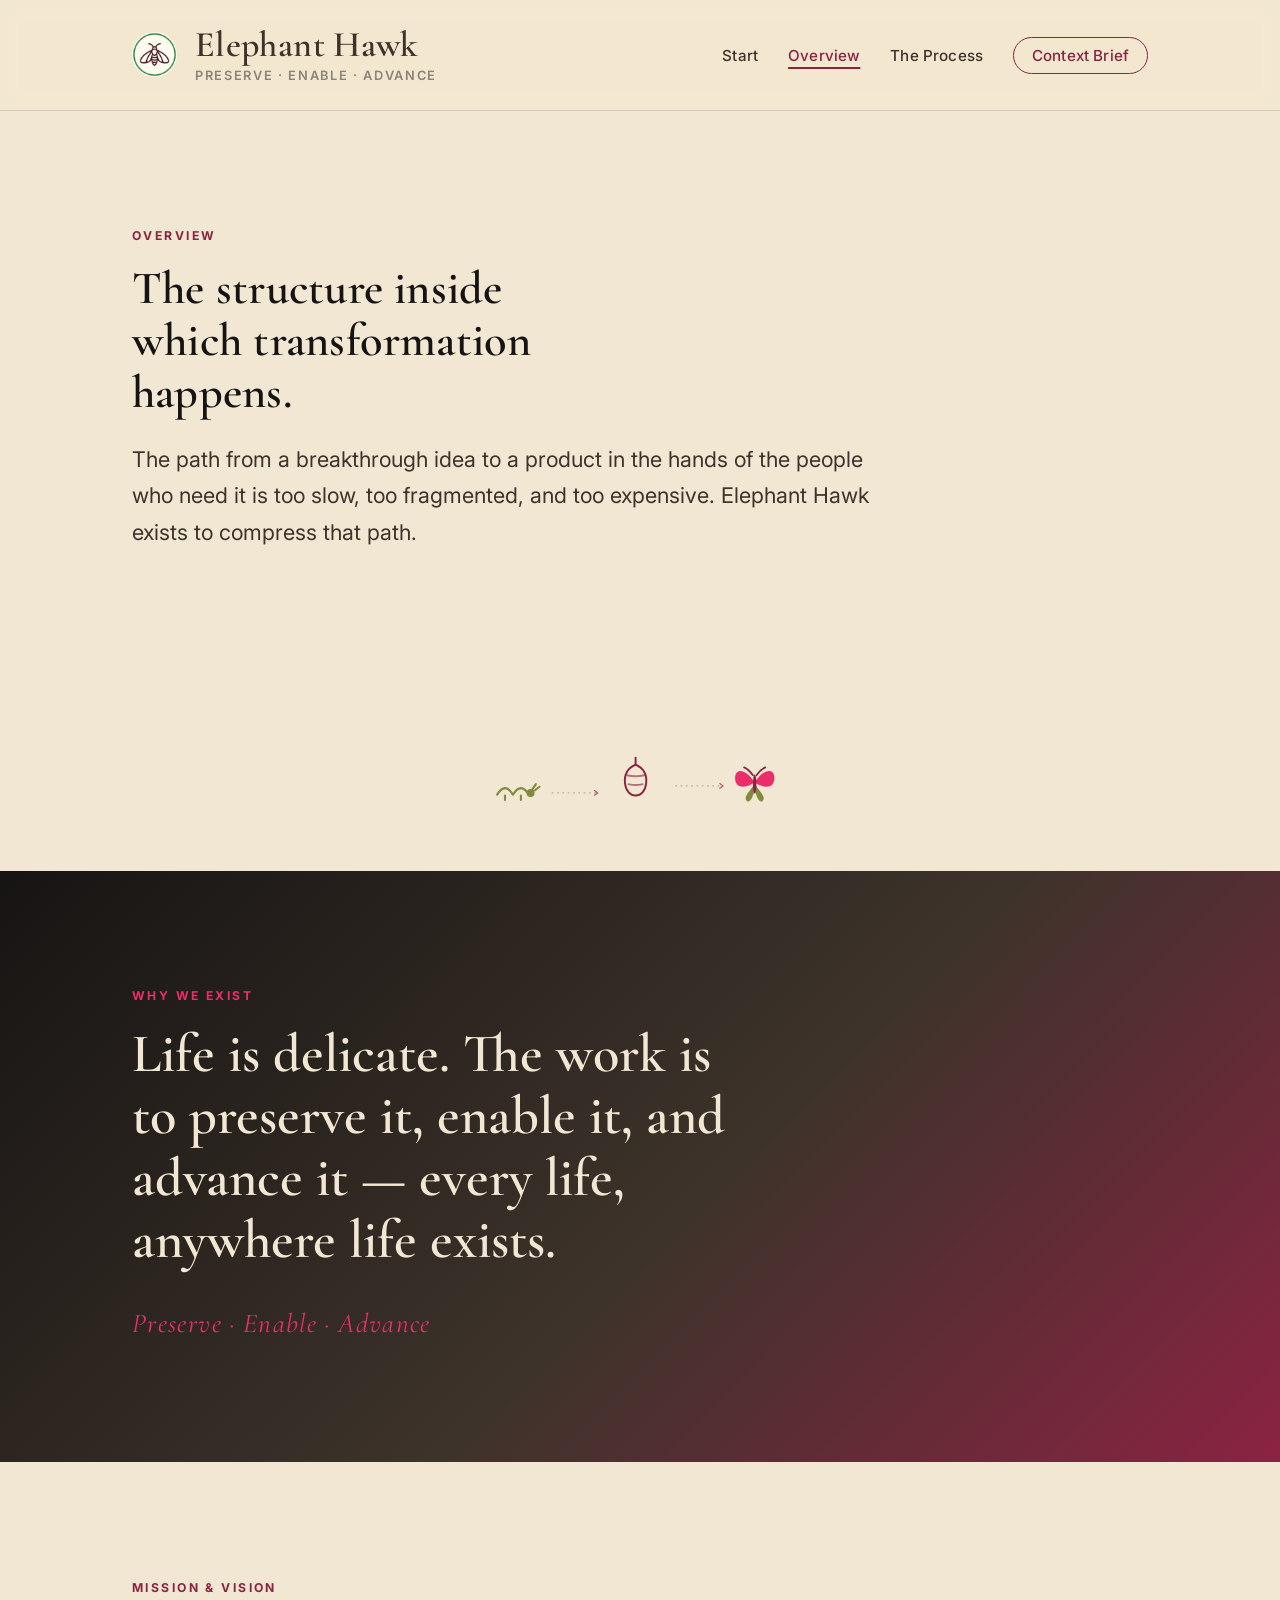
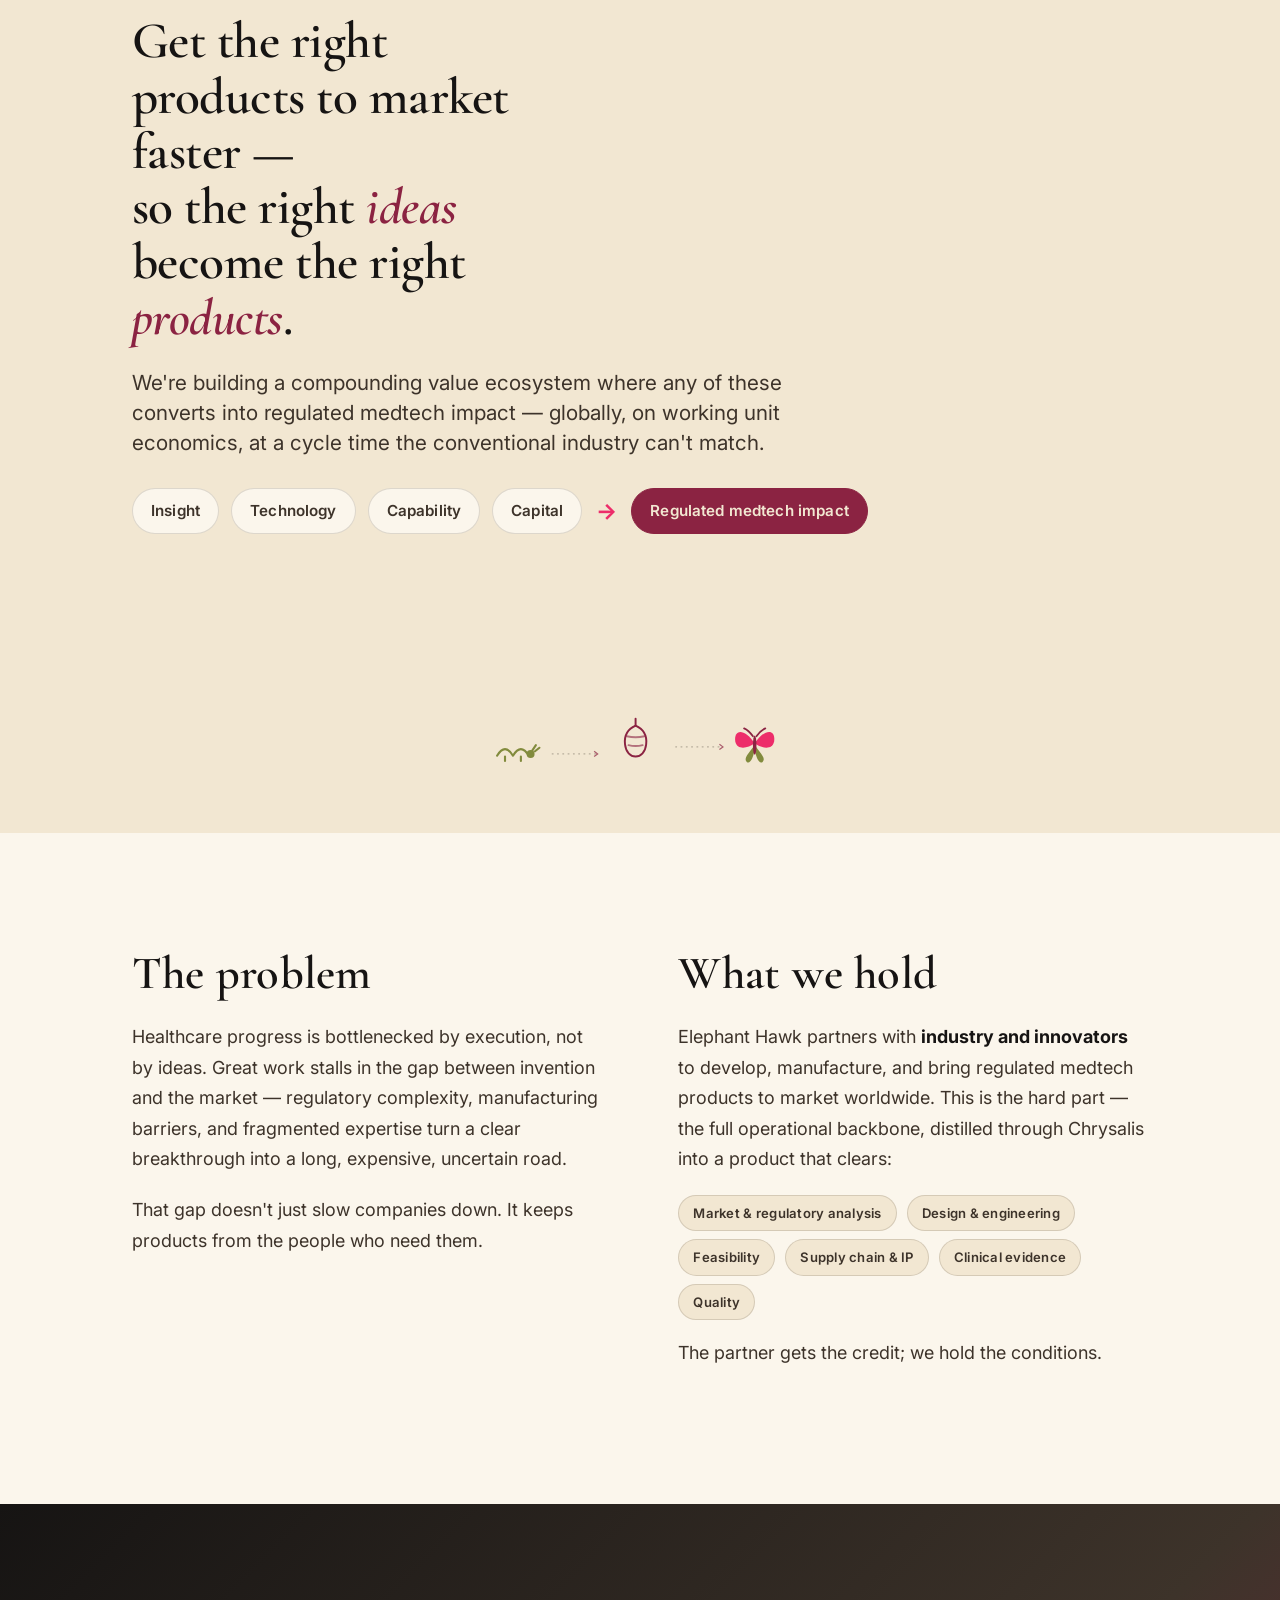
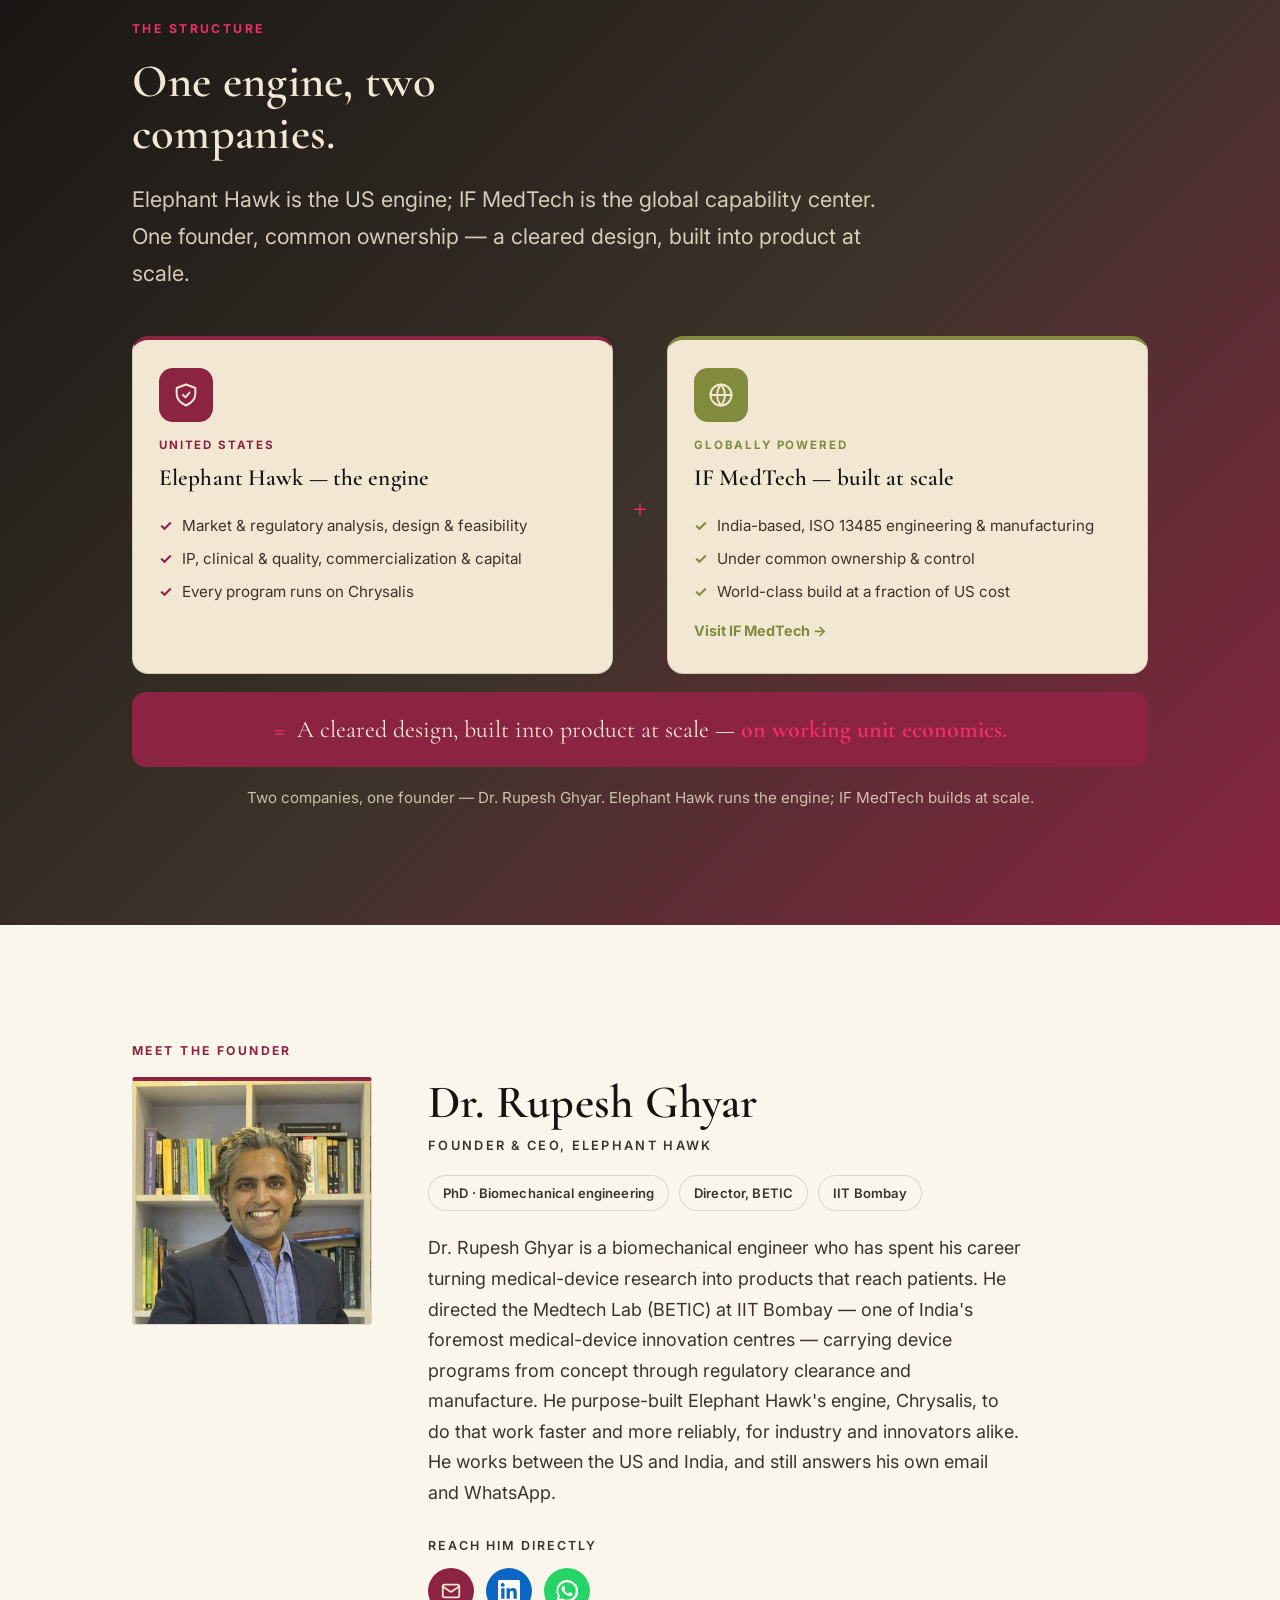
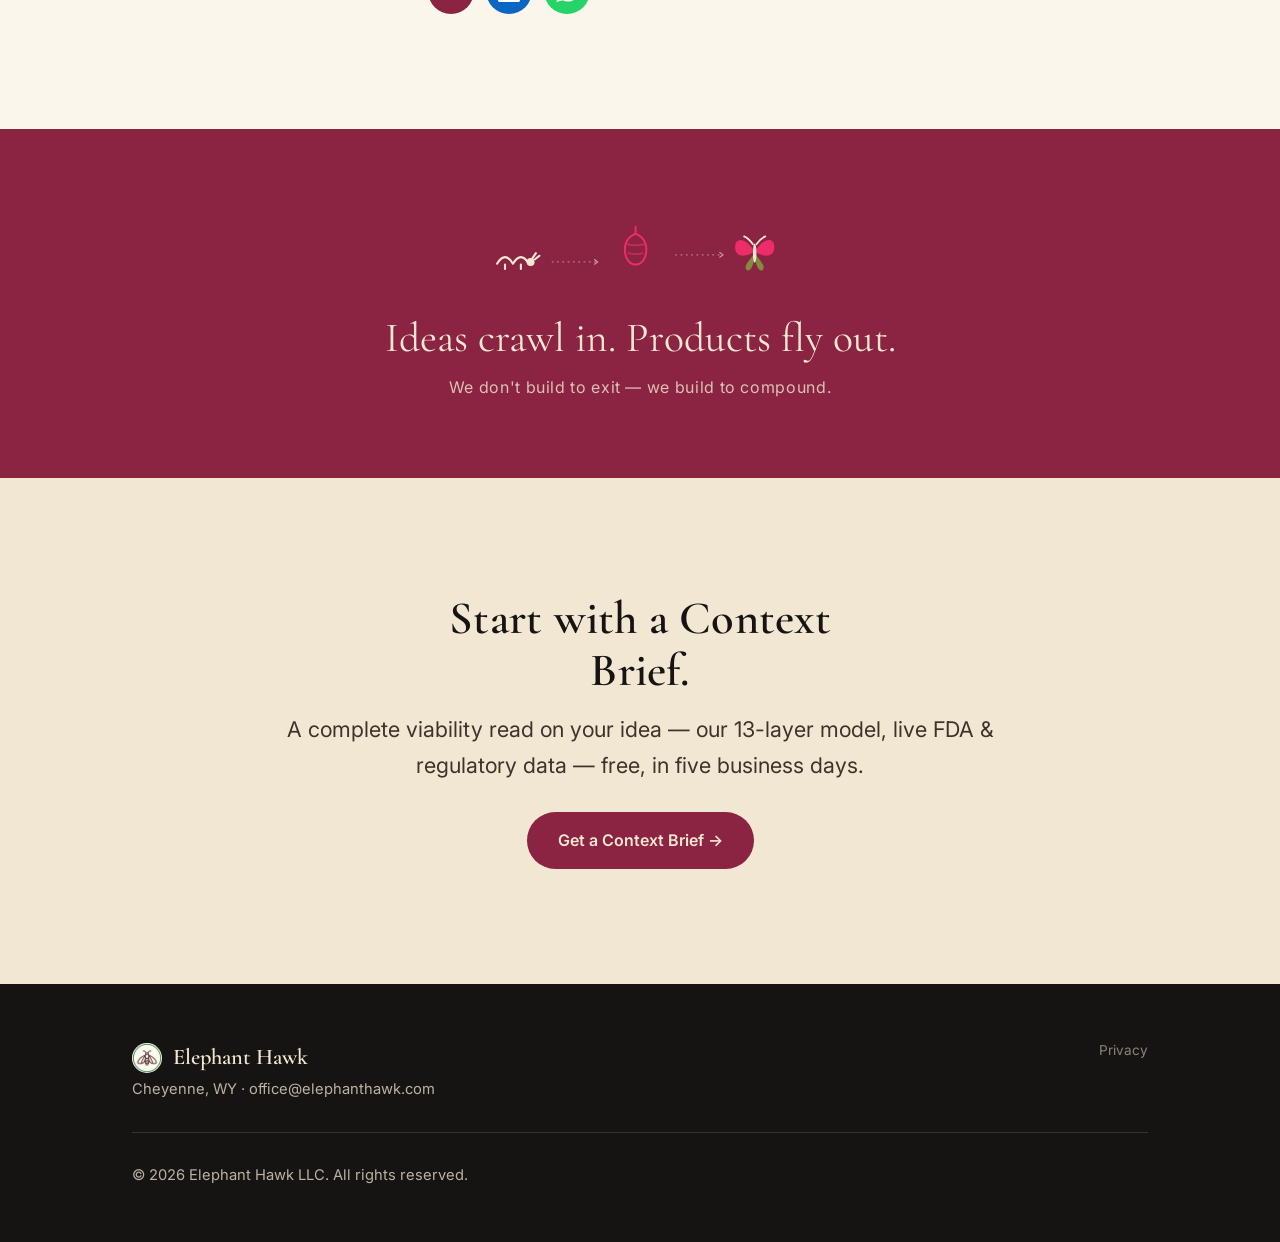
==== commit add659da: "Address review: card FOUT collision, CTA consistency, nav a11y, rhythm - Reserve two title lines in " ====
--- a/about.html
+++ b/about.html
@@ -267,7 +267,7 @@
 
     <!-- ============ Closing CTA ============ -->
     <section class="section center">
-      <h2 class="section-title" style="margin:0 auto 14px;">Start a conversation.</h2>
+      <h2 class="section-title" style="margin:0 auto 14px;">Start with a Context Brief.</h2>
       <p class="lede" style="margin:0 auto 28px;">A complete viability read on your idea — our 13-layer model, live FDA &amp; regulatory data — free, in five business days.</p>
       <a class="btn btn-primary" href="contact.html?type=brief#context-brief">Get a Context Brief →</a>
     </section>
--- a/styles.css
+++ b/styles.css
@@ -132,7 +132,7 @@
   letter-spacing: 0.01em;
 }
 .nav-links a:hover { color: var(--mulberry); text-decoration: none; }
-.nav-links a.active { color: var(--mulberry); }
+.nav-links a.active { color: var(--mulberry); text-decoration: underline; text-decoration-thickness: 2px; text-underline-offset: 6px; }
 .nav-cta {
   border: 1px solid var(--mulberry);
   color: var(--mulberry) !important;
@@ -213,8 +213,8 @@
 .hero .container > * { min-width: 0; }
 .hero h1 {
   font-size: clamp(2.6rem, 6vw, 4.6rem);
-  line-height: 1.04;
-  margin: 0 0 24px;
+  line-height: 1.08;
+  margin: 0 0 30px;
   color: var(--wing-cream);
 }
 .hero h1 em { font-style: italic; color: var(--hawk-pink); }
@@ -245,7 +245,7 @@
   display: grid;
   grid-template-columns: repeat(3, 1fr);
   gap: 20px;
-  margin-top: 56px;
+  margin-top: clamp(40px, 6vw, 56px);
 }
 .stat {
   border: 1px solid var(--line);
@@ -266,7 +266,7 @@
 .stat .label { margin-top: 10px; color: var(--ash); font-size: 0.98rem; letter-spacing: 0.02em; }
 
 /* Audience selector — spell out who the site is for, just under the hero */
-.audience-bar { padding-top: 44px; text-align: center; }
+.audience-bar { padding-top: clamp(40px, 6vw, 56px); text-align: center; }
 .audience-lead { color: var(--chrysalis); font-weight: 500; margin: 0 0 16px; }
 .audience-lead strong { color: var(--dusk); }
 .audience-chips { display: flex; flex-wrap: wrap; justify-content: center; gap: 10px; }
@@ -491,8 +491,12 @@
   font-size: 1.4rem;
   line-height: 1;
 }
-.card h3 { font-size: 1.45rem; margin: 14px 0 10px; color: var(--dusk); }
+.card h3 { font-size: 1.45rem; line-height: 1.25; margin: 14px 0 10px; color: var(--dusk); }
 .card p { margin: 0; color: var(--chrysalis); font-size: 1rem; }
+/* Reserve two title lines in grid cards so a heading that wraps can never ride
+   into the body during the web-font swap (FOUT), and all cards align. */
+.cards .card h3 { min-height: 2.5em; }
+.partner--wide .partner-body h3, .card--featured .feat-main h3 { min-height: 0; }
 /* Case-study outcome line */
 .case-outcome { margin-top: 18px; padding-top: 14px; border-top: 1px solid var(--line); font-family: var(--font-display); font-size: 1.08rem; line-height: 1.35; color: var(--mulberry); }
 /* Chrysalis process step label (e.g. "CONCEPT") */
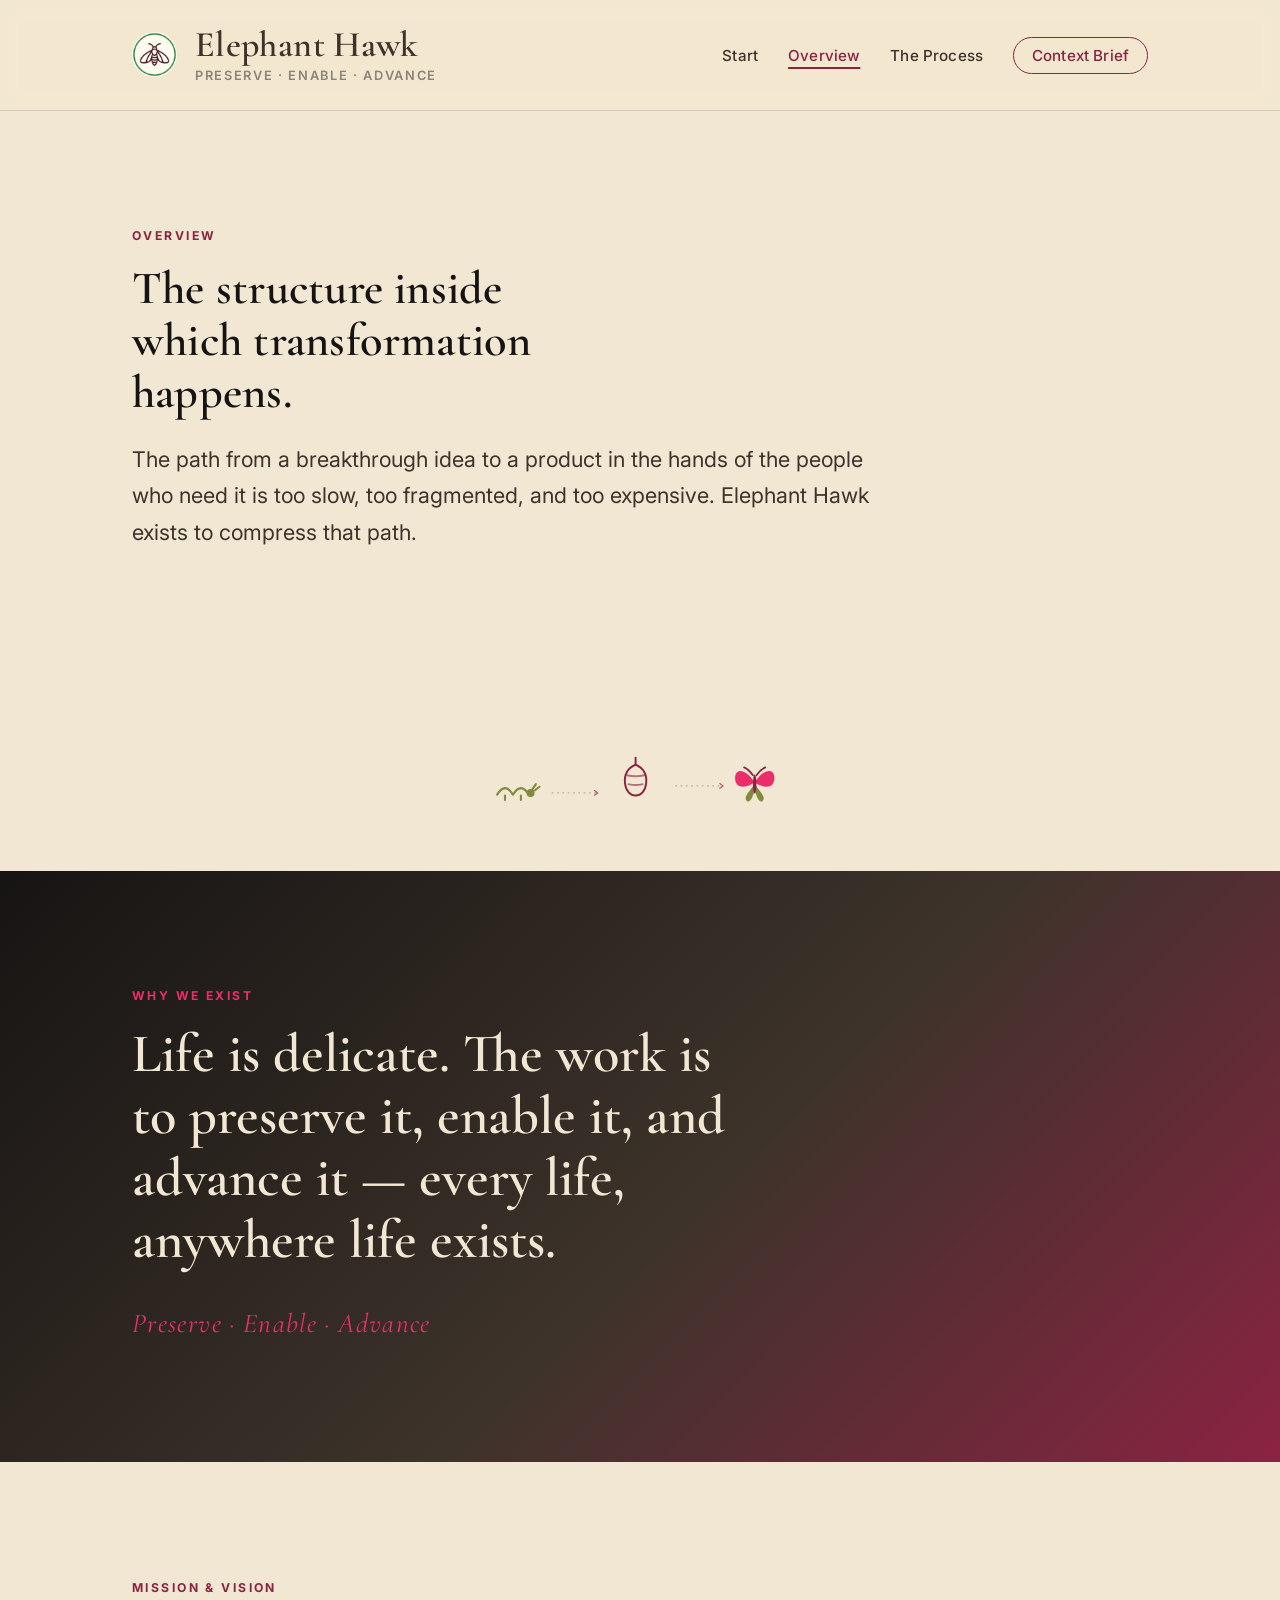
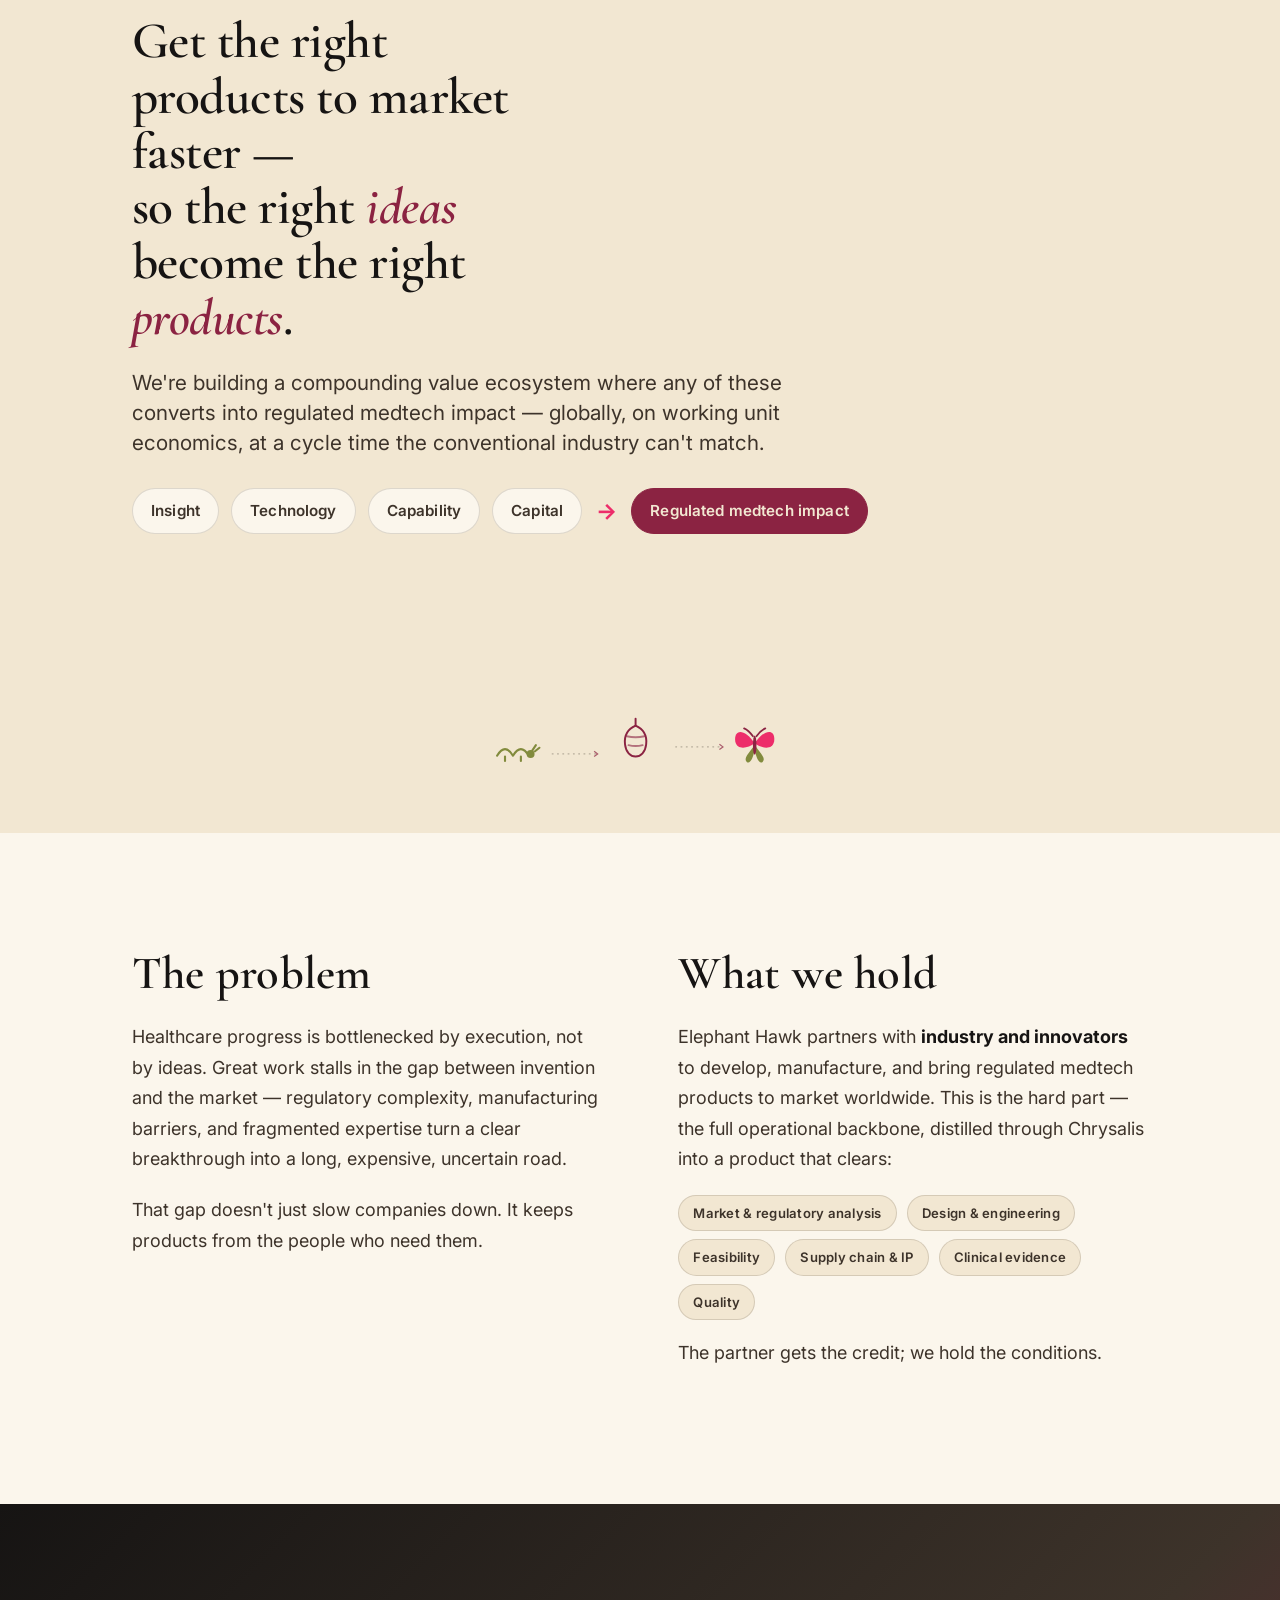
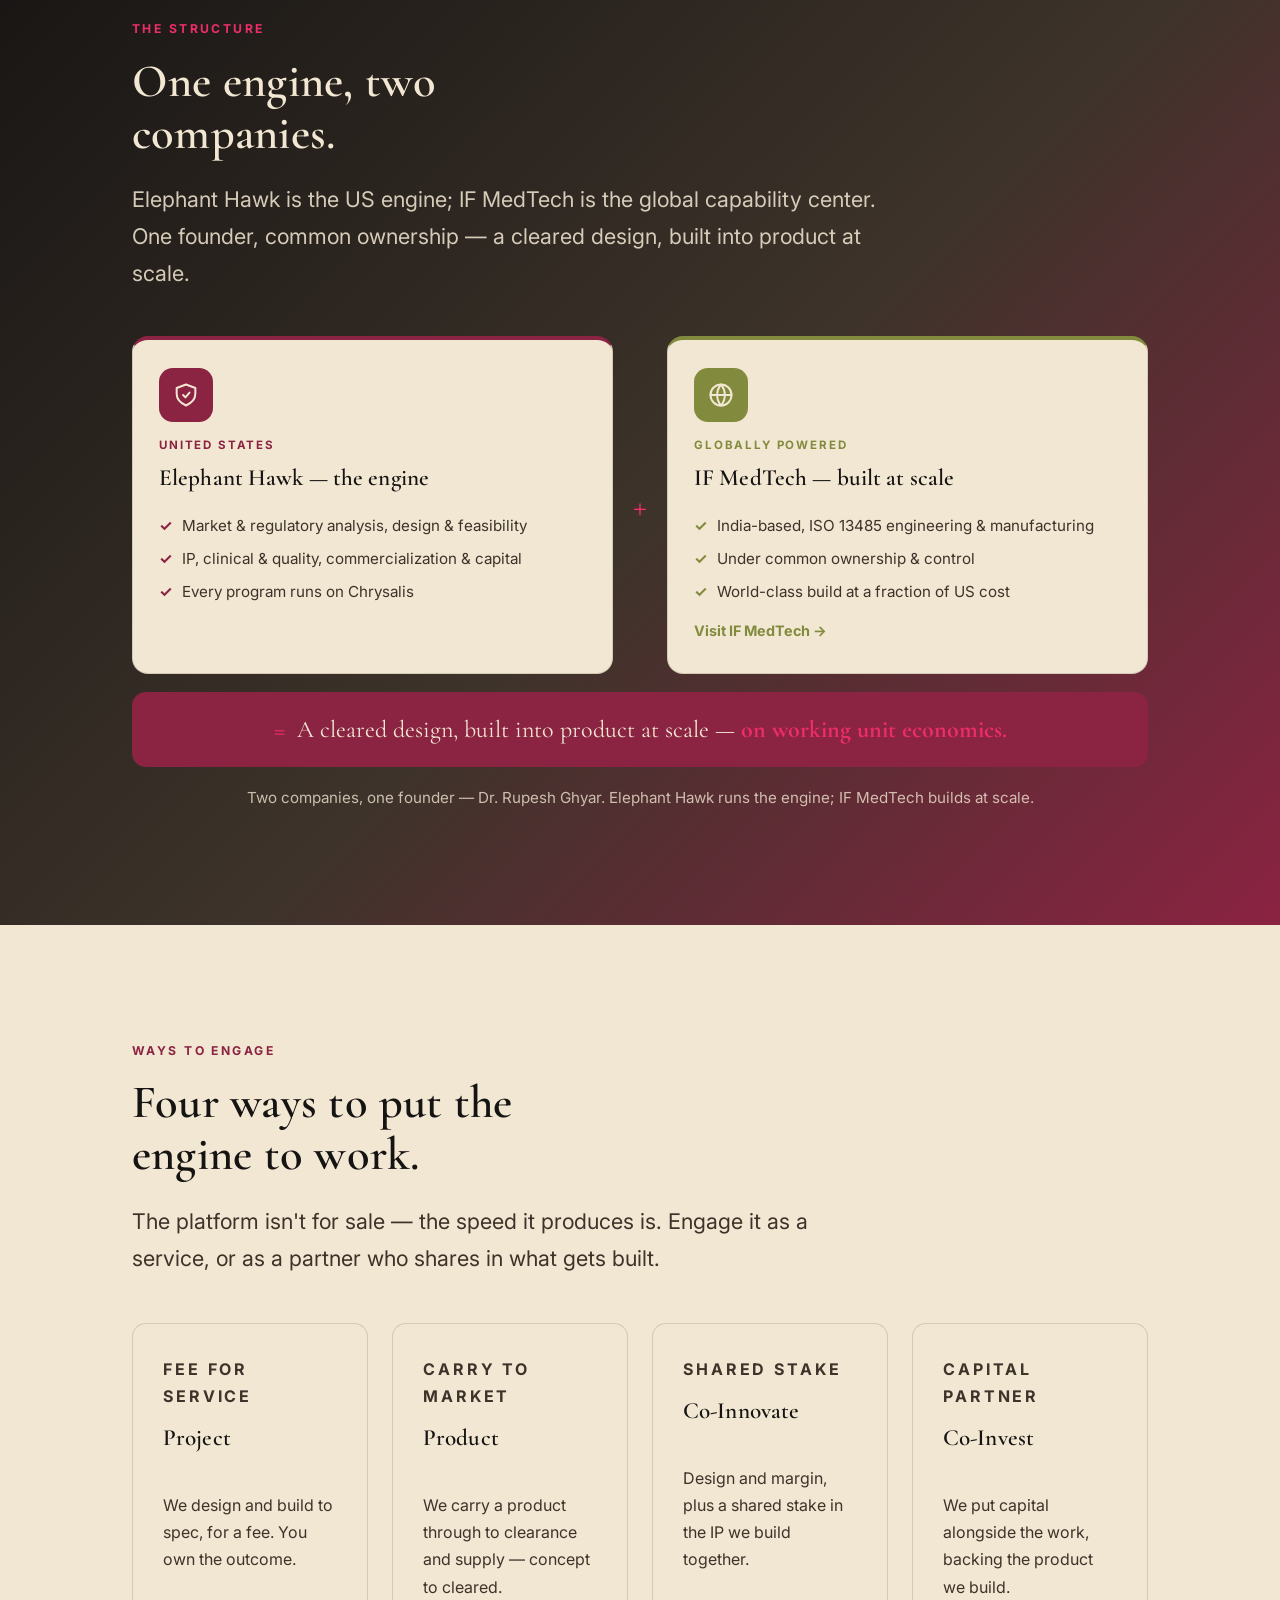
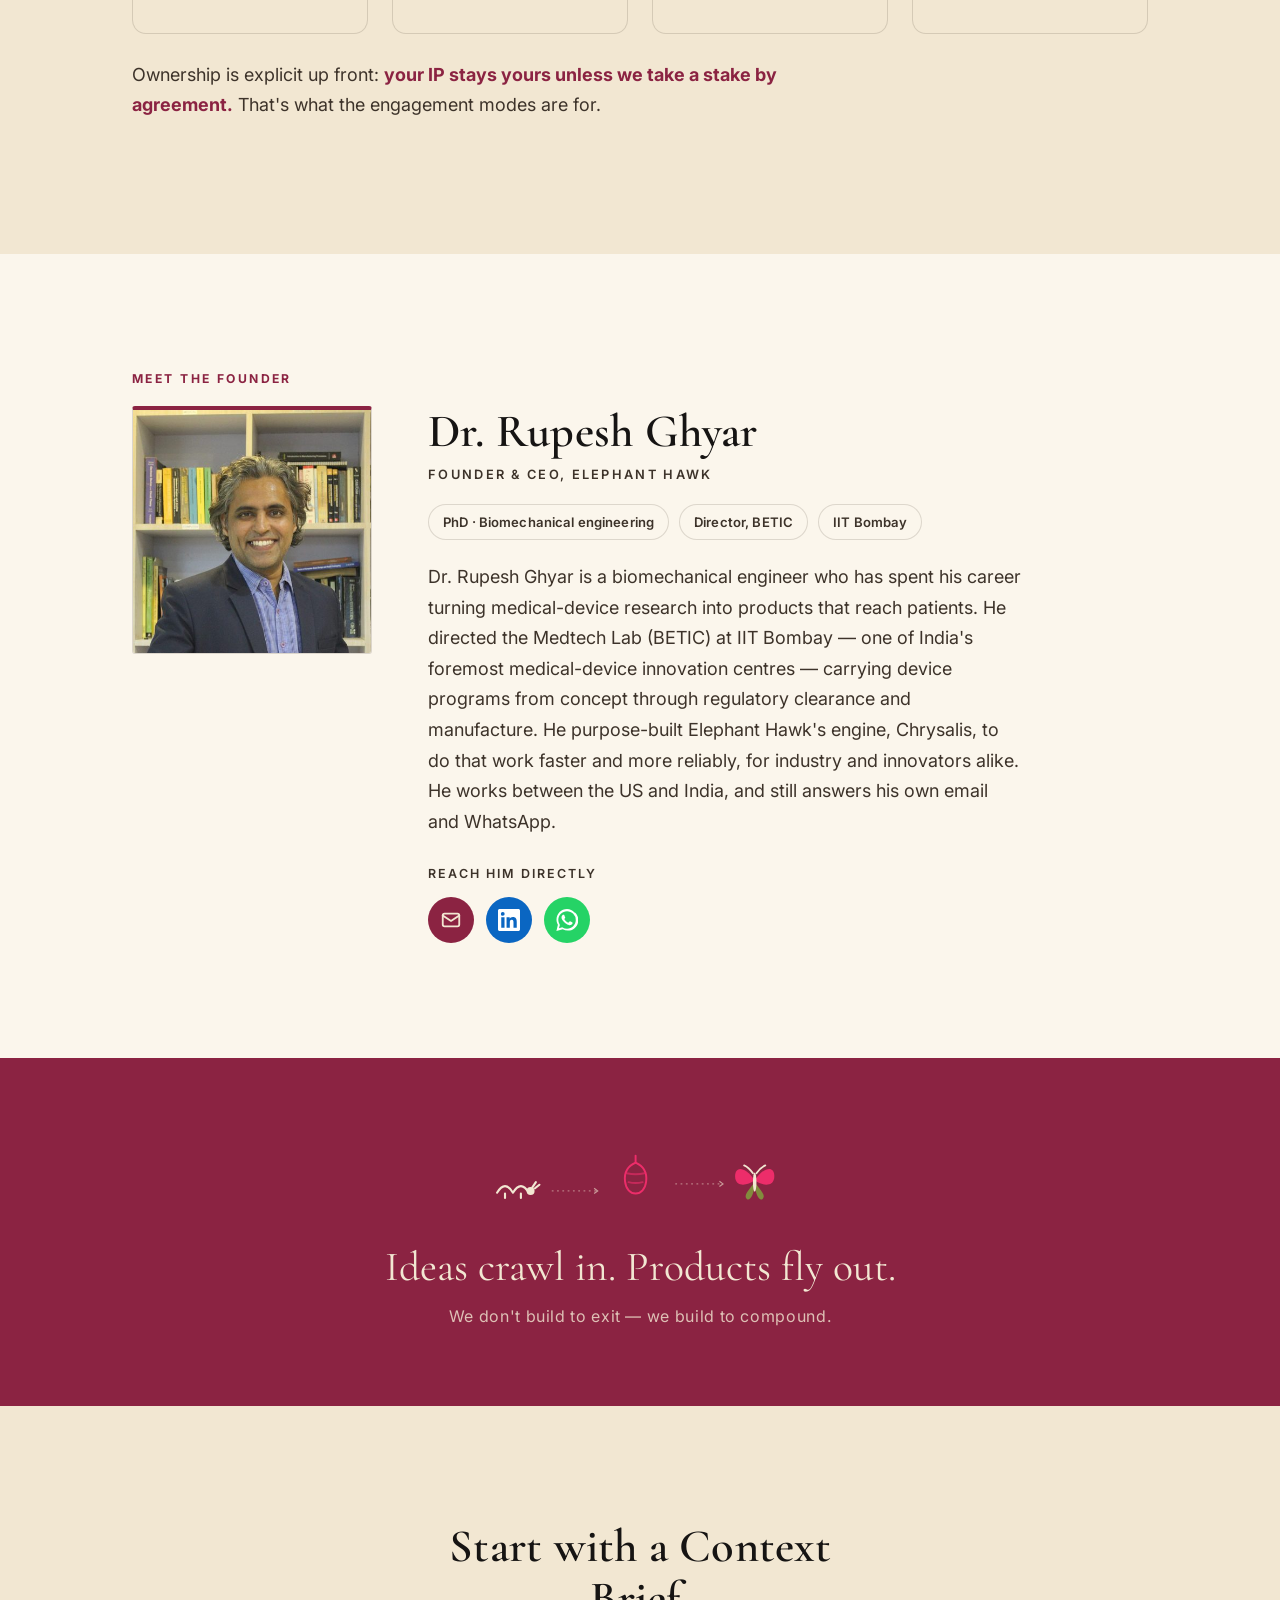
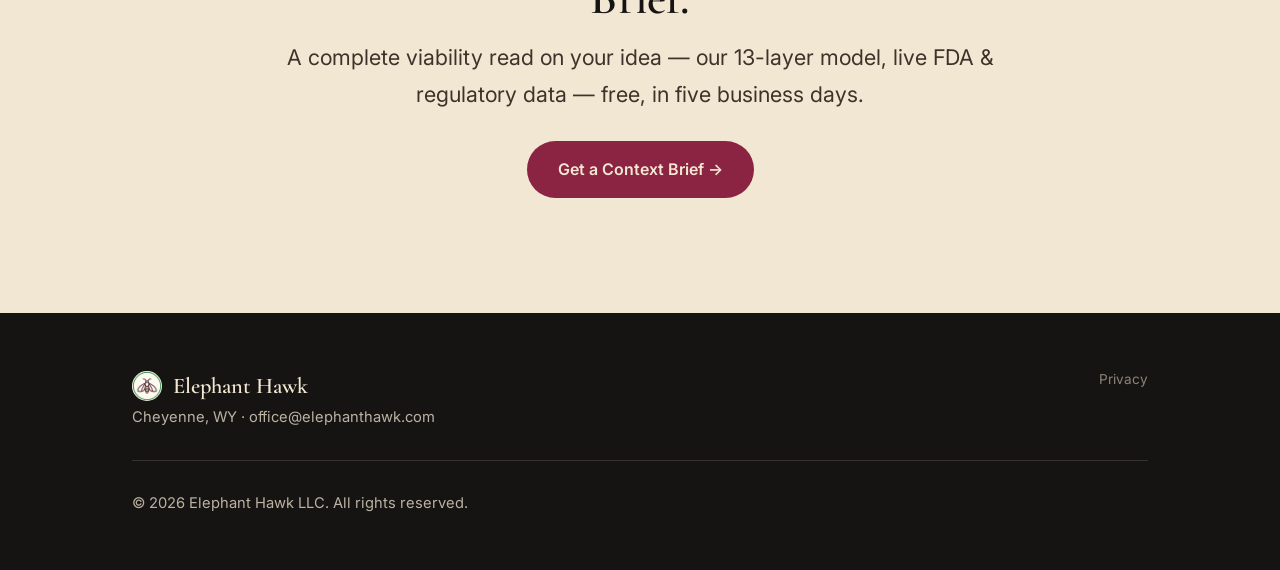
==== commit b038f959: "Add 'Ways to engage' commercial modes to Overview page Capture the deck's four engagement modes (Pro" ====
--- a/about.html
+++ b/about.html
@@ -194,6 +194,38 @@
       </div>
     </section>
 
+    <!-- ============ Ways to engage ============ -->
+    <section class="section">
+      <div class="container">
+        <p class="section-eyebrow">Ways to engage</p>
+        <h2 class="section-title">Four ways to put the engine to work.</h2>
+        <p class="lede">The platform isn't for sale — the speed it produces is. Engage it as a service, or as a partner who shares in what gets built.</p>
+        <div class="cards engage">
+          <div class="card engage-card" style="--accent: var(--mulberry);">
+            <p class="step-stage">Fee for service</p>
+            <h3>Project</h3>
+            <p>We design and build to spec, for a fee. You own the outcome.</p>
+          </div>
+          <div class="card engage-card" style="--accent: var(--mulberry);">
+            <p class="step-stage">Carry to market</p>
+            <h3>Product</h3>
+            <p>We carry a product through to clearance and supply — concept to cleared.</p>
+          </div>
+          <div class="card engage-card" style="--accent: var(--moth-olive);">
+            <p class="step-stage">Shared stake</p>
+            <h3>Co-Innovate</h3>
+            <p>Design and margin, plus a shared stake in the IP we build together.</p>
+          </div>
+          <div class="card engage-card" style="--accent: var(--moth-olive);">
+            <p class="step-stage">Capital partner</p>
+            <h3>Co-Invest</h3>
+            <p>We put capital alongside the work, backing the product we build.</p>
+          </div>
+        </div>
+        <p class="engage-note">Ownership is explicit up front: <strong>your IP stays yours unless we take a stake by agreement.</strong> That's what the engagement modes are for.</p>
+      </div>
+    </section>
+
     <!-- ============ Meet the founder ============ -->
     <section class="section section--panel">
       <div class="container">
--- a/styles.css
+++ b/styles.css
@@ -62,7 +62,7 @@
 }
 
 /* Display type uses the serif; body stays sans -------------------------*/
-h1, h2, h3, .display { font-family: var(--font-display); font-weight: 600; letter-spacing: 0.005em; }
+h1, h2, h3 { font-family: var(--font-display); font-weight: 600; letter-spacing: 0.005em; }
 
 /* =====================================================================
    Header / navigation
@@ -203,11 +203,16 @@
 }
 .hero .container {
   display: grid;
-  grid-template-columns: 1.1fr 0.9fr;
+  grid-template-columns: 1fr;
   align-items: center;
   gap: clamp(24px, 5vw, 64px);
-  padding-block: clamp(64px, 10vw, 128px);
-}
+  padding-block: clamp(72px, 12vw, 150px);
+}
+/* Single-column statement hero: cap each element's measure so the big display
+   type wraps to a few strong lines rather than stretching edge to edge. */
+.hero-copy { max-width: 60rem; }
+.hero-copy h1 { max-width: 15ch; }
+.hero-copy p { max-width: 52ch; }
 /* Let grid children shrink below their content's intrinsic width so the
    moth SVG can't blow the hero wider than the viewport (mobile overflow). */
 .hero .container > * { min-width: 0; }
@@ -225,18 +230,6 @@
   margin: 0 0 34px;
 }
 .hero-actions { display: flex; flex-wrap: wrap; gap: 14px; }
-.hero-art { display: block; }
-.hero-art svg { width: 100%; height: auto; filter: drop-shadow(0 20px 50px rgba(0,0,0,0.35)); }
-.hero-art .hero-logo { display: block; width: 80%; max-width: 340px; height: auto; margin-inline: auto; border-radius: 50%; filter: drop-shadow(0 22px 55px rgba(0,0,0,0.4)); }
-
-/* A small caption under the moth */
-.hero-caption {
-  margin-top: 14px;
-  font-size: 0.82rem;
-  letter-spacing: 0.04em;
-  color: rgba(242, 231, 210, 0.6);
-  text-align: center;
-}
 
 /* =====================================================================
    Stats strip
@@ -357,6 +350,15 @@
 /* Reusable 2-up grid for four-card sections (collapses to one on phones). */
 .cards.cols-2 { grid-template-columns: repeat(2, minmax(0, 1fr)); }
 @media (max-width: 560px) { .cards.cols-2 { grid-template-columns: 1fr; } }
+
+/* "Ways to engage" — four commercial modes, each with an accent top bar
+   (mulberry = fee-based, olive = partnership/equity). */
+.cards.engage { grid-template-columns: repeat(4, minmax(0, 1fr)); }
+.engage-card { border-top: 3px solid var(--accent); }
+@media (max-width: 820px) { .cards.engage { grid-template-columns: repeat(2, minmax(0, 1fr)); } }
+@media (max-width: 480px) { .cards.engage { grid-template-columns: 1fr; } }
+.engage-note { margin-top: 26px; max-width: 64ch; color: var(--chrysalis); }
+.engage-note strong { color: var(--mulberry); }
 
 /* Contact "two paths" — bold, engaging customer entry cards. */
 .path-card {
@@ -841,7 +843,6 @@
 .band .small { font-family: var(--font-body); font-size: 1rem; color: rgba(242,231,210,0.8); margin-top: 14px; letter-spacing: 0.04em; }
 /* Metamorphosis motif (caterpillar → chrysalis → moth) */
 .band .motif { width: clamp(220px, 44%, 300px); height: auto; display: block; margin: 0 auto 26px; }
-.motif-divider { width: clamp(180px, 30%, 230px); height: auto; display: block; margin: 4px auto; opacity: 0.9; }
 
 /* =====================================================================
    Footer
@@ -871,10 +872,6 @@
 /* =====================================================================
    Mobile
    ===================================================================== */
-@media (max-width: 820px) {
-  .hero .container { grid-template-columns: 1fr; }
-  .hero-art { max-width: 420px; margin-inline: auto; order: -1; }
-}
 @media (max-width: 760px) {
   .nav-toggle { display: block; }
   /* Dampen the enlarged logo on phones so the sticky bar stays reasonable */
@@ -913,19 +910,6 @@
   50%      { background-position: 100% 50%; }
 }
 
-/* The hero moth gently floats and breathes, so it reads as alive rather
-   than a static logo. Slow and small on purpose — presence, not motion. */
-.hero-art svg,
-.hero-art .hero-logo {
-  animation: mothFloat 9s ease-in-out infinite;
-  transform-origin: 50% 45%;
-  will-change: transform;
-}
-@keyframes mothFloat {
-  0%, 100% { transform: translateY(0) rotate(0deg) scale(1); }
-  50%      { transform: translateY(-14px) rotate(-0.6deg) scale(1.012); }
-}
-
 /* =====================================================================
    Metamorphosis thread — a recurring caterpillar→chrysalis→moth motif
    that lets scrolling the page walk the transformation.
@@ -1357,7 +1341,6 @@
   html { scroll-behavior: auto; }
   * { transition: none !important; }
   .hero { animation: none; }
-  .hero-art svg, .hero-art .hero-logo { animation: none; }
   .reveal { opacity: 1; transform: none; }
   .metamorph-divider { opacity: 1; transform: none; }
   .wc-dot { animation: none; }
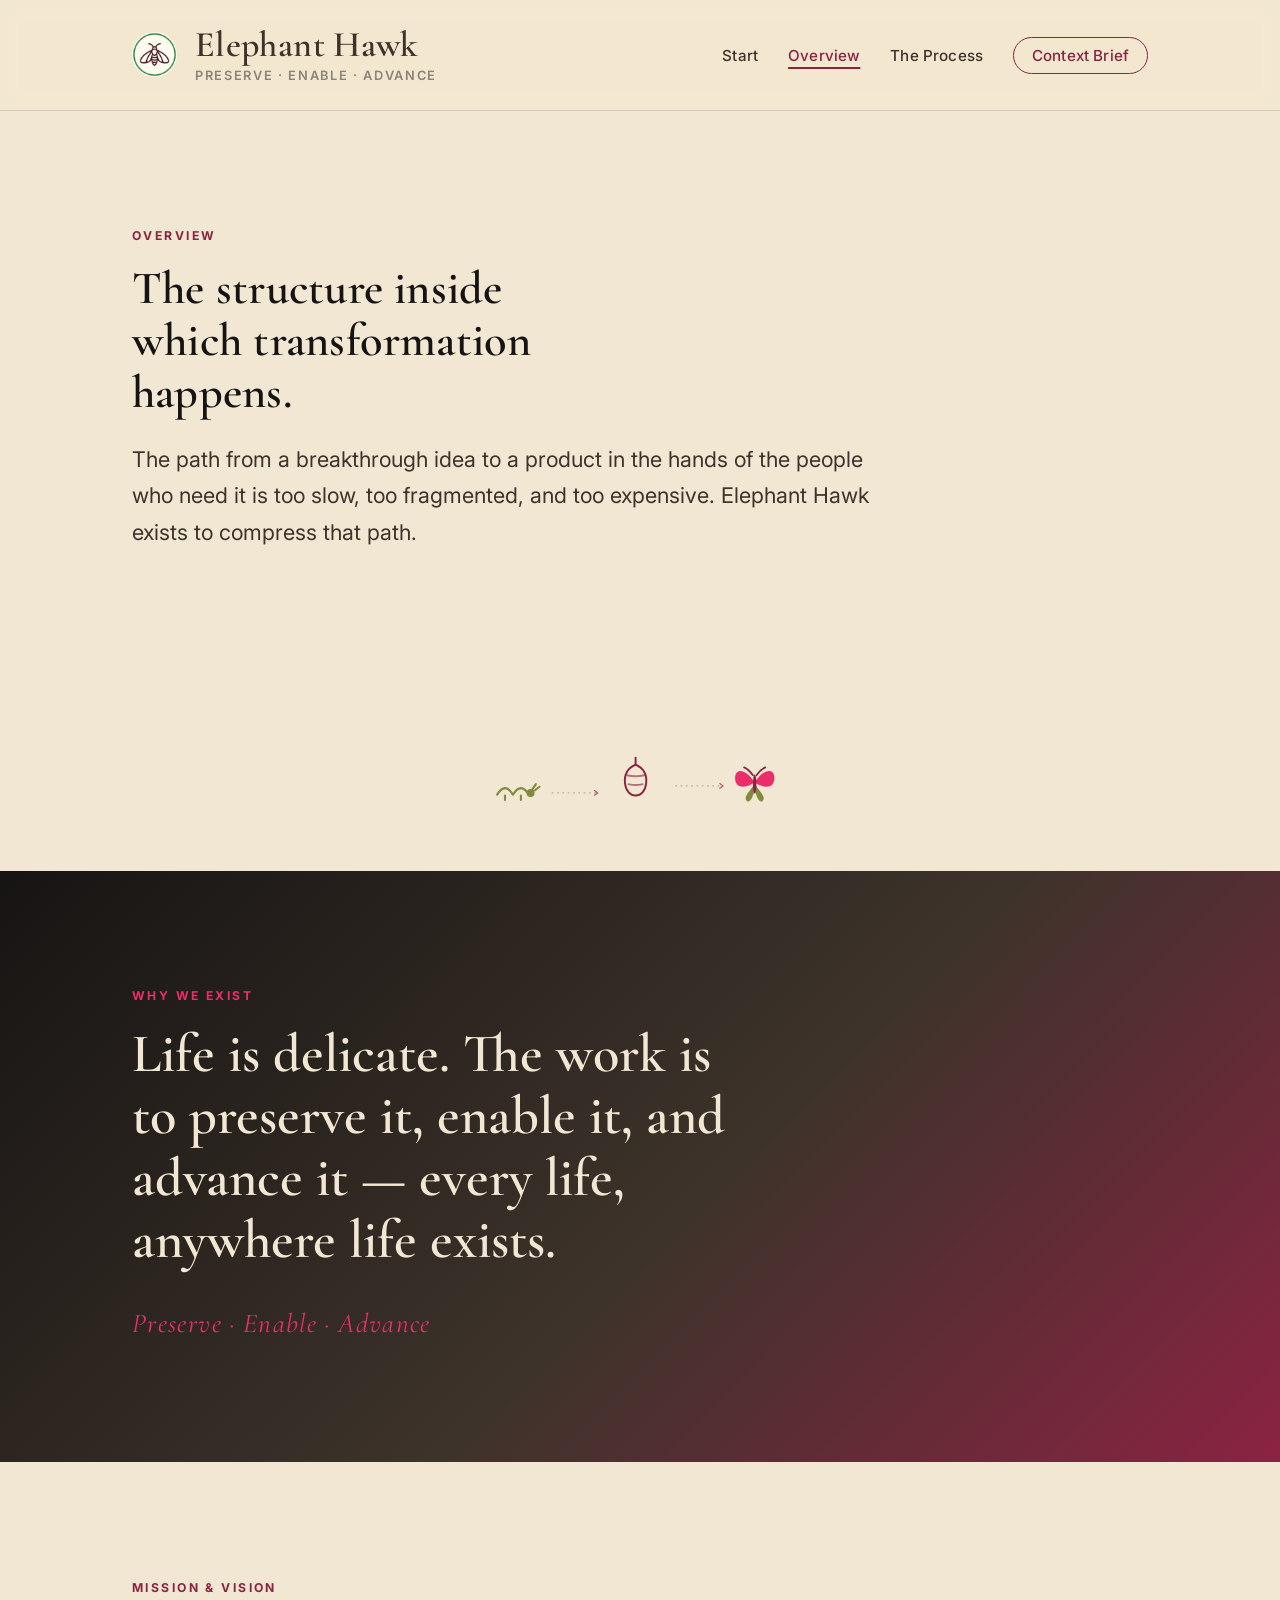
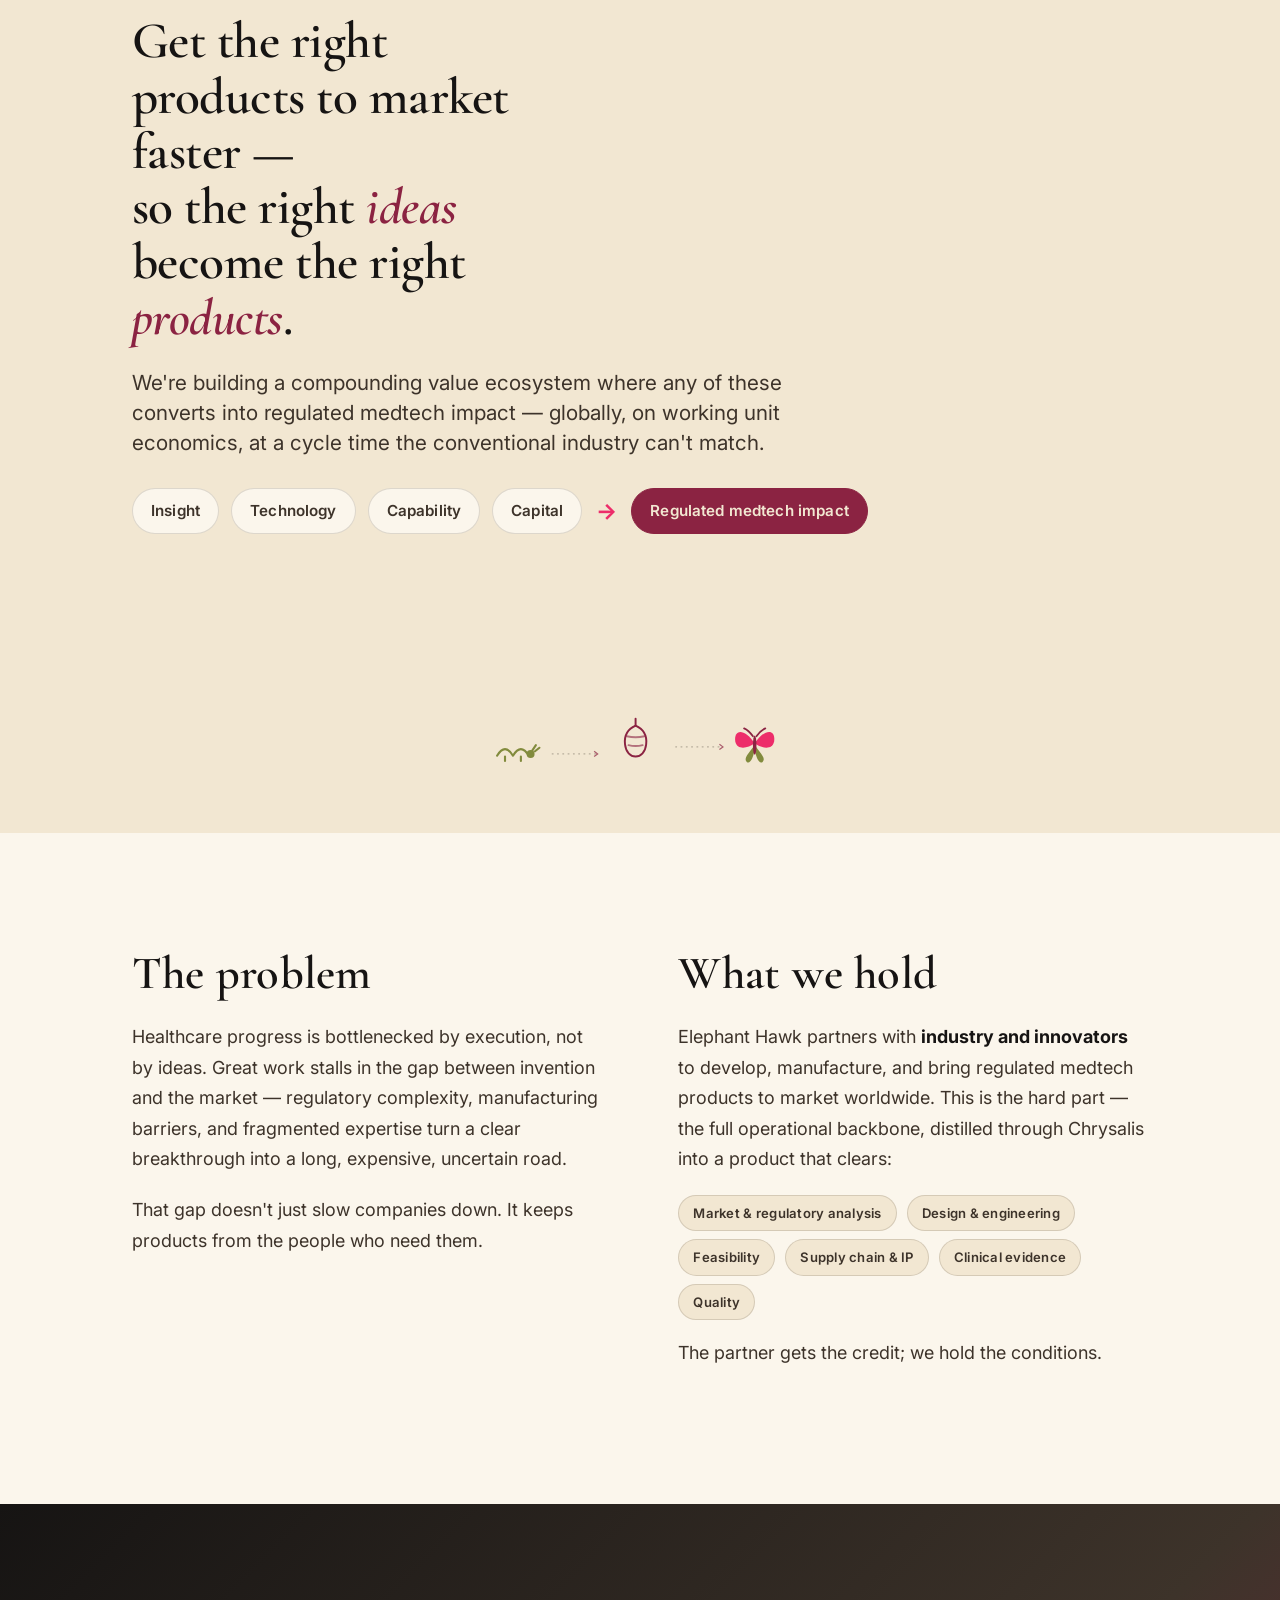
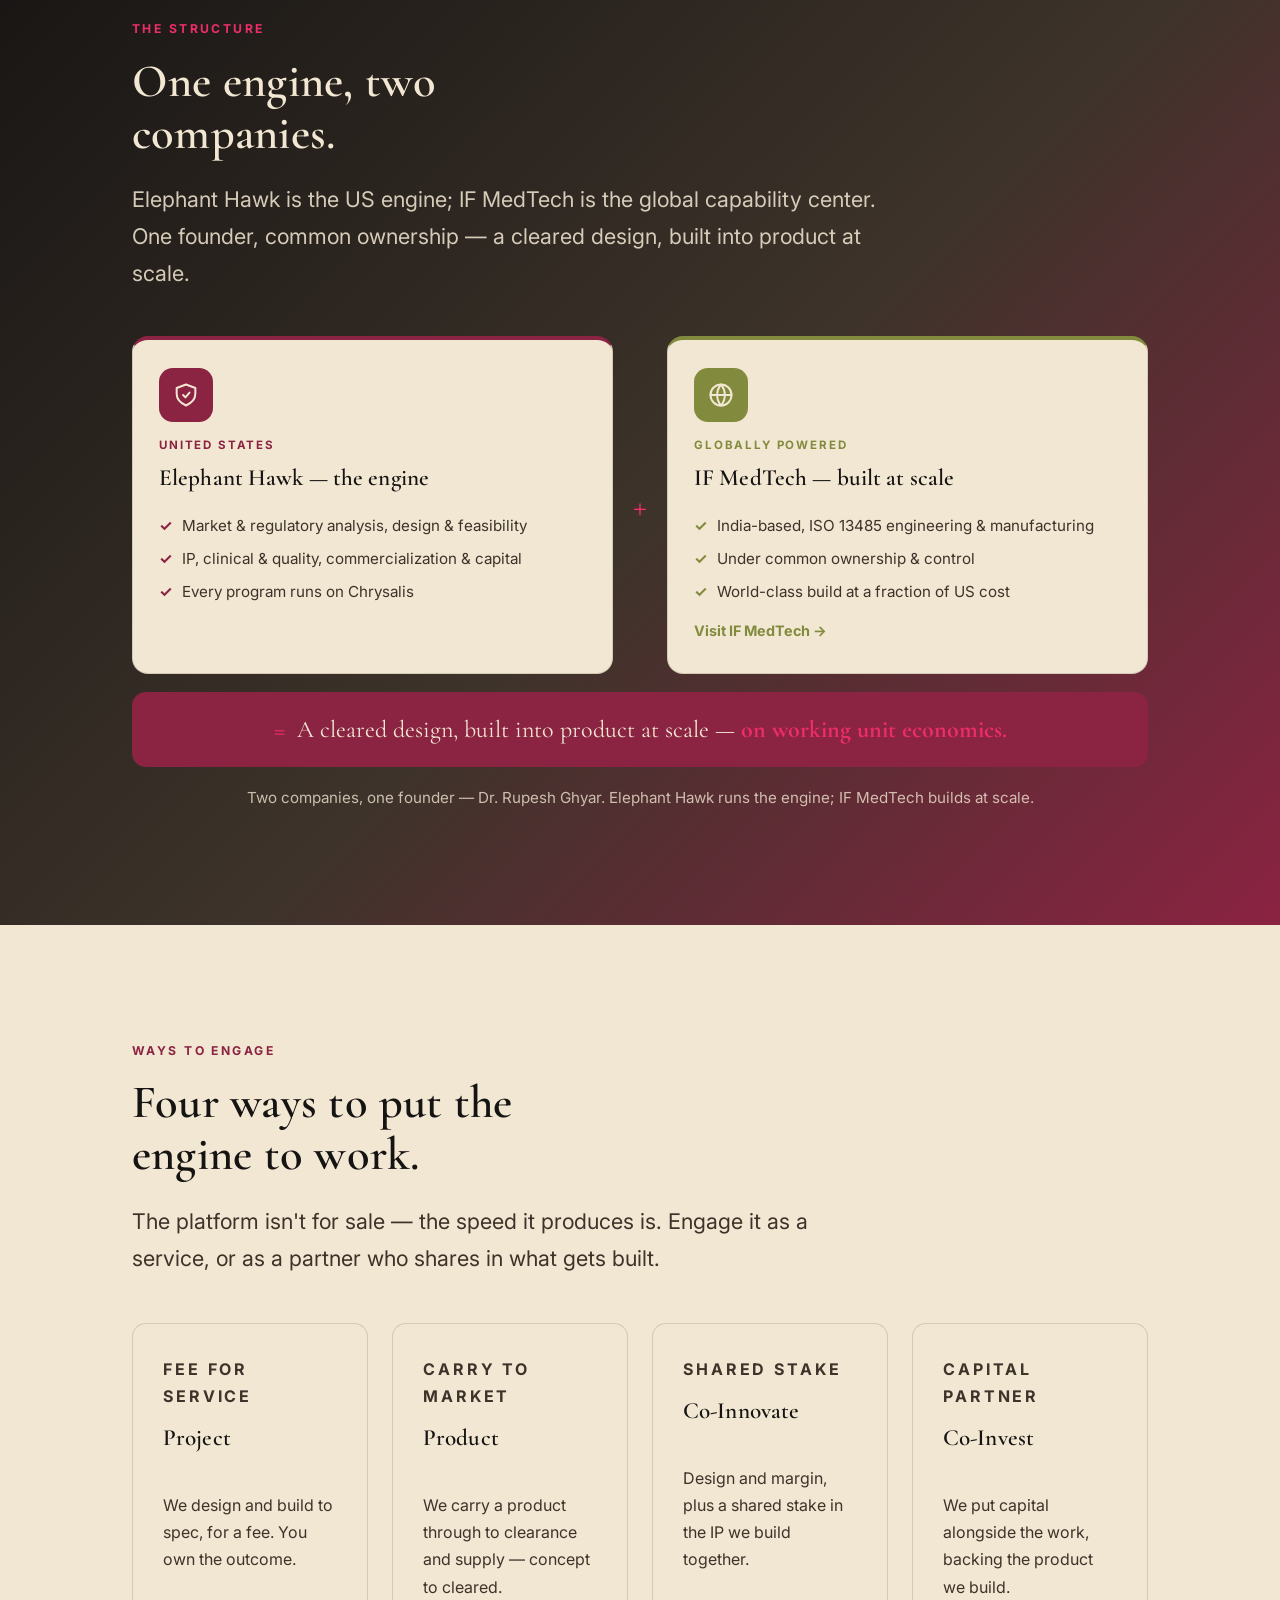
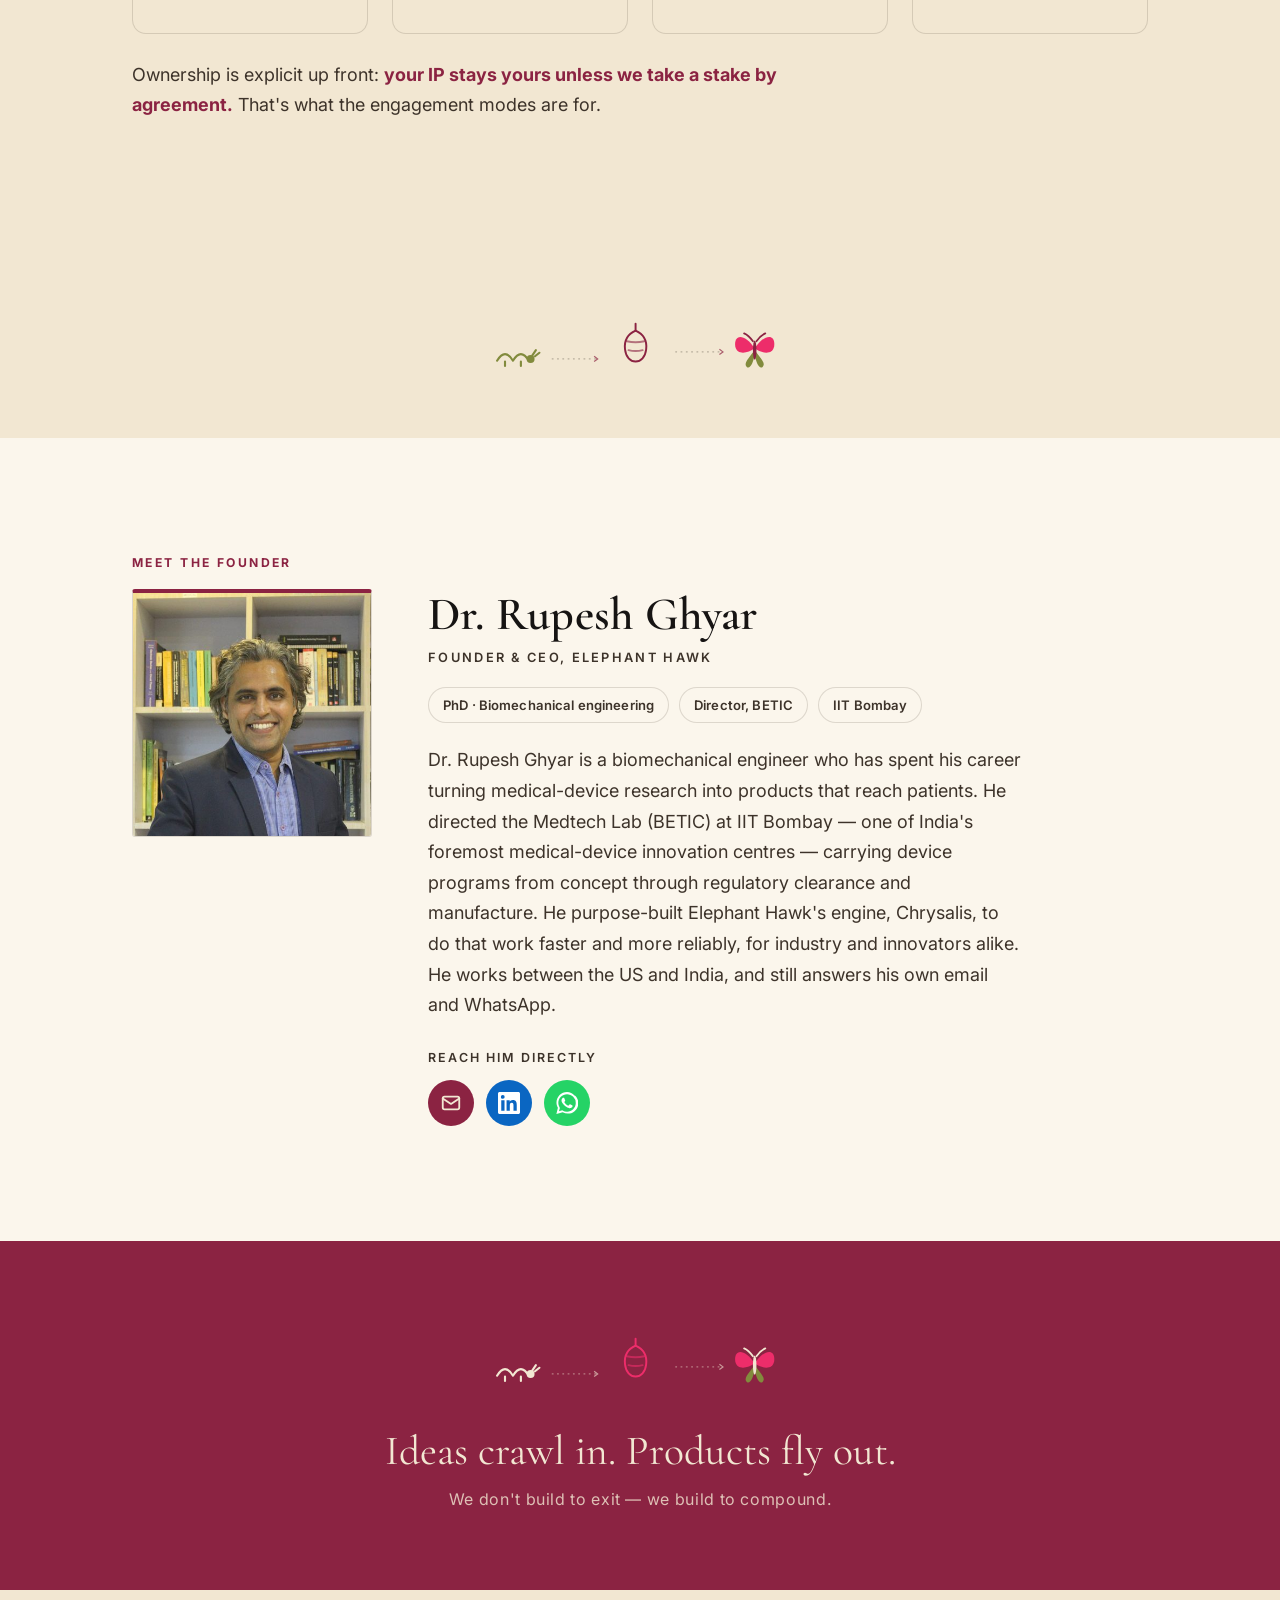
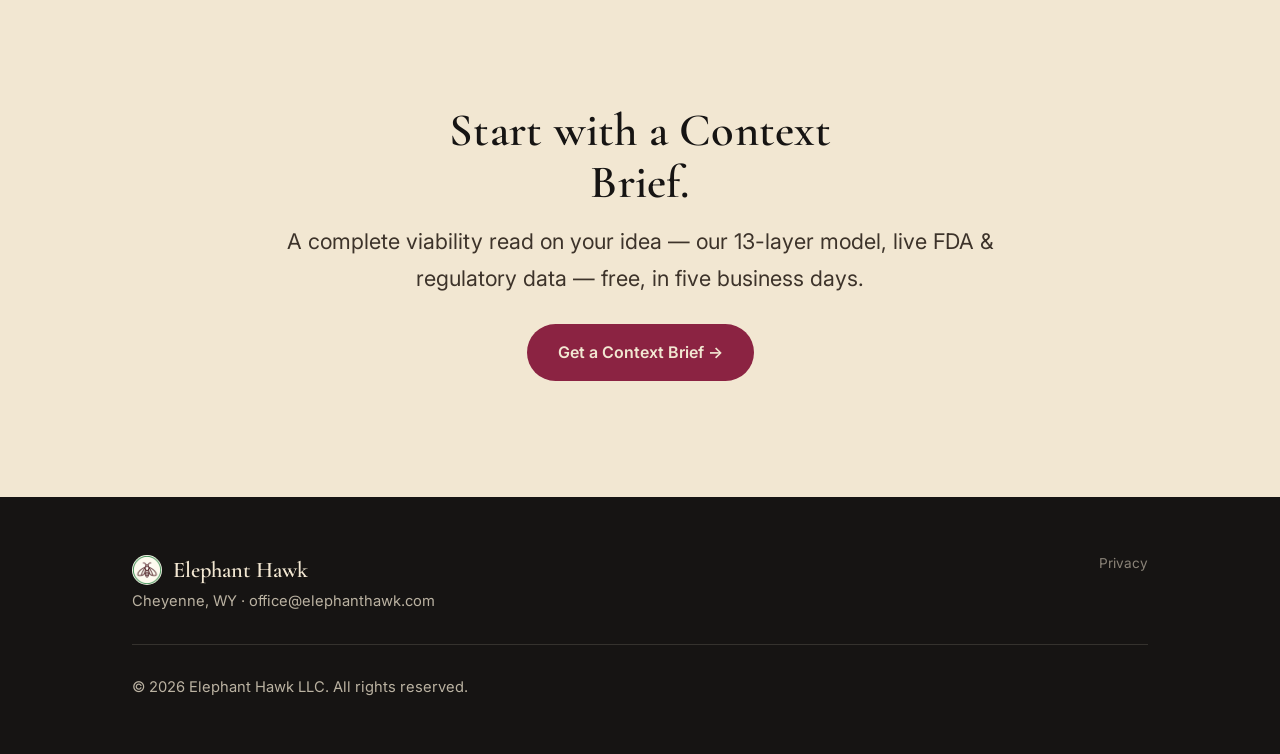
==== commit 8c140050: "Extend metamorphosis-thread dividers across all pages Add the caterpillar→chrysalis→moth divider at " ====
--- a/about.html
+++ b/about.html
@@ -226,6 +226,33 @@
       </div>
     </section>
 
+    <!-- ============ Metamorphosis thread ============ -->
+    <div class="metamorph-divider" aria-hidden="true">
+      <svg viewBox="0 0 340 90" fill="none">
+        <path d="M70,60 H120" stroke="#3D332A" stroke-width="1.4" stroke-dasharray="2 4" opacity="0.32"/>
+        <path d="M118,57 l4,3 -4,3" stroke="#8B2342" stroke-width="1.4" opacity="0.7"/>
+        <path d="M210,52 H262" stroke="#3D332A" stroke-width="1.4" stroke-dasharray="2 4" opacity="0.32"/>
+        <path d="M260,49 l4,3 -4,3" stroke="#8B2342" stroke-width="1.4" opacity="0.7"/>
+        <g stroke="#828B3D" stroke-width="2.4" stroke-linecap="round" stroke-linejoin="round">
+          <path d="M8,62 q9,-15 18,0 q9,-15 18,0"/><circle cx="46" cy="60" r="4.5" fill="#828B3D" stroke="none"/>
+          <path d="M48,56 l4,-6 M51,57 l5,-4"/><path d="M17,63 v5 M35,63 v5"/>
+        </g>
+        <g stroke="#8B2342" stroke-width="2.2" stroke-linecap="round">
+          <line x1="165" y1="20" x2="165" y2="28"/>
+          <path d="M165,28 C156,32 152,40 153,49 C154,58 159,63 165,63 C171,63 176,58 177,49 C178,40 174,32 165,28 Z"/>
+          <path d="M155,40 Q165,42 175,40" opacity="0.6"/><path d="M157,50 Q165,52 173,50" opacity="0.6"/>
+        </g>
+        <g transform="translate(268,8)">
+          <path d="M32,40 C20,22 8,24 10,38 C12,48 24,46 32,40 Z" fill="#ED2D6A"/>
+          <path d="M32,40 C44,22 56,24 54,38 C52,48 40,46 32,40 Z" fill="#ED2D6A"/>
+          <path d="M32,42 C25,52 19,57 23,61 C27,64 31,55 32,46 Z" fill="#828B3D"/>
+          <path d="M32,42 C39,52 45,57 41,61 C37,64 33,55 32,46 Z" fill="#828B3D"/>
+          <ellipse cx="32" cy="42" rx="2" ry="11" fill="#8B2342"/>
+          <path d="M30,32 q-5,-7 -10,-9 M34,32 q5,-7 10,-9" stroke="#8B2342" stroke-width="2" fill="none" stroke-linecap="round"/>
+        </g>
+      </svg>
+    </div>
+
     <!-- ============ Meet the founder ============ -->
     <section class="section section--panel">
       <div class="container">
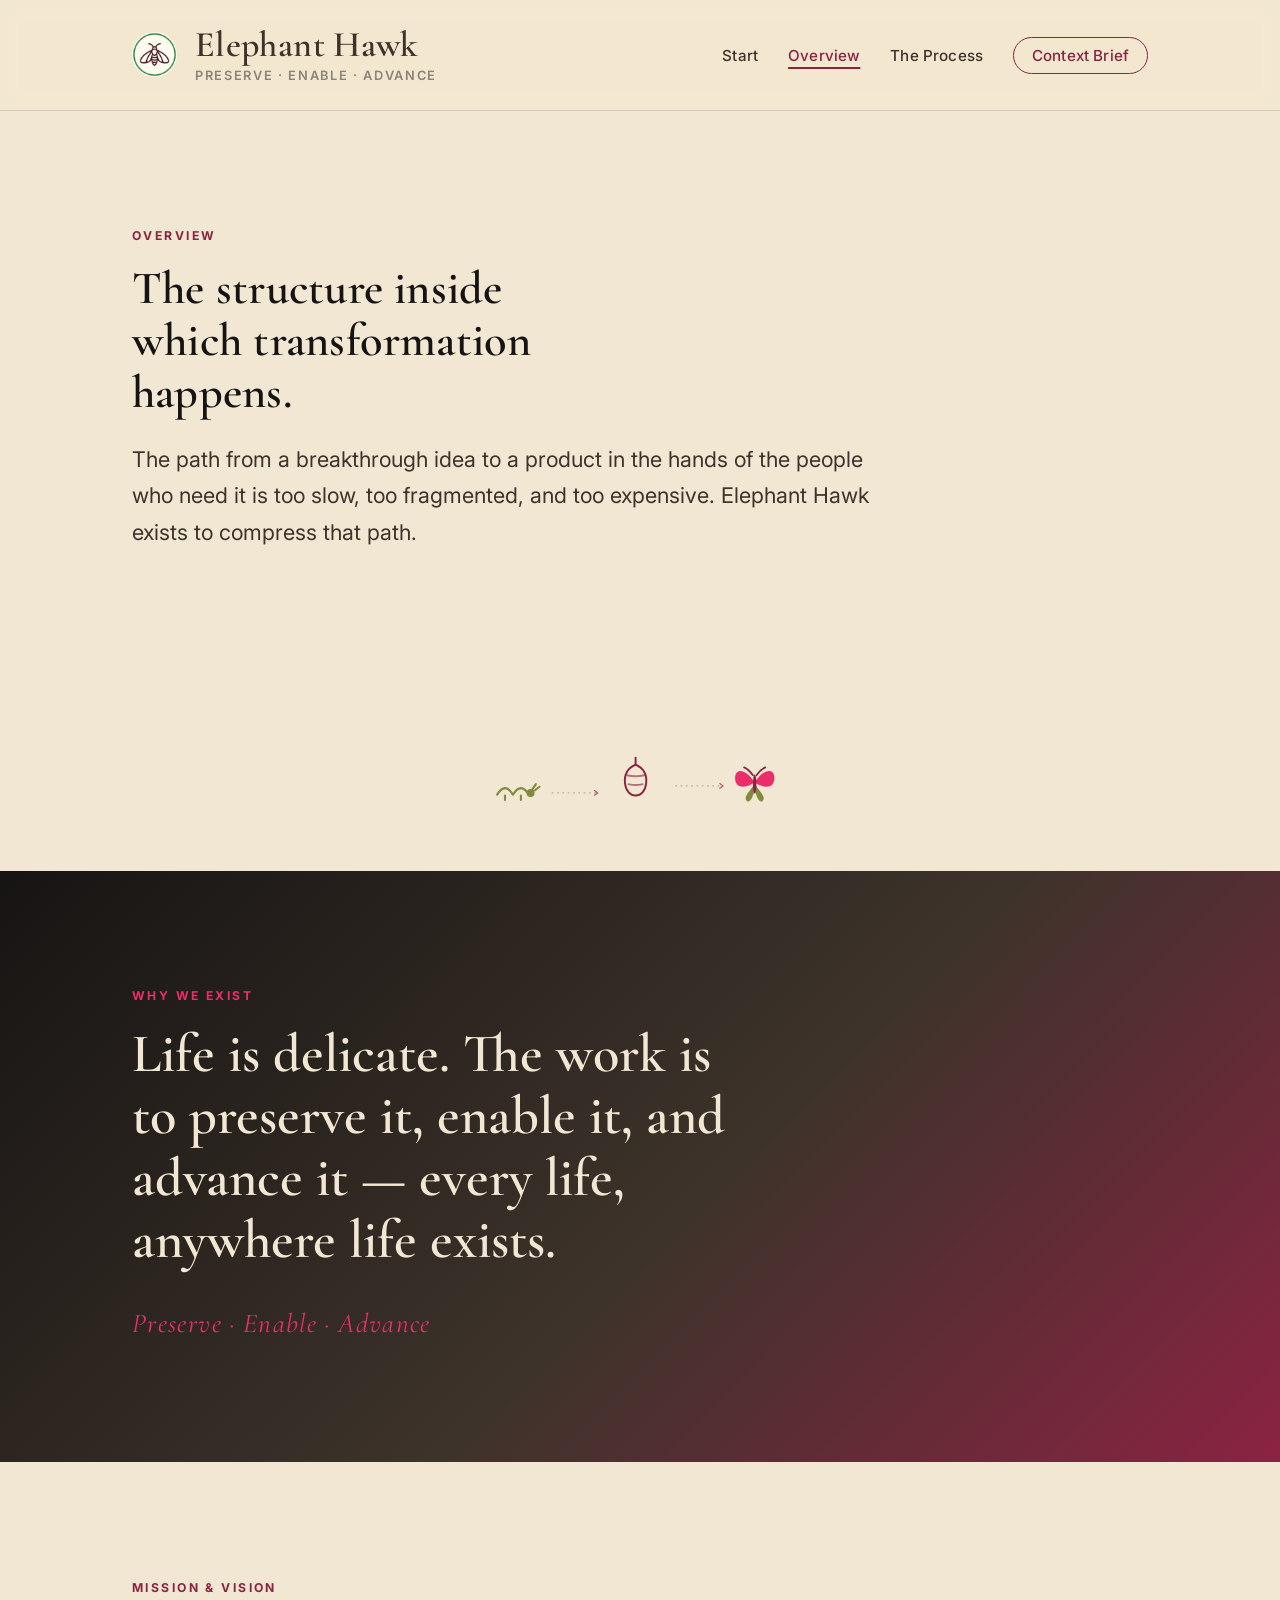
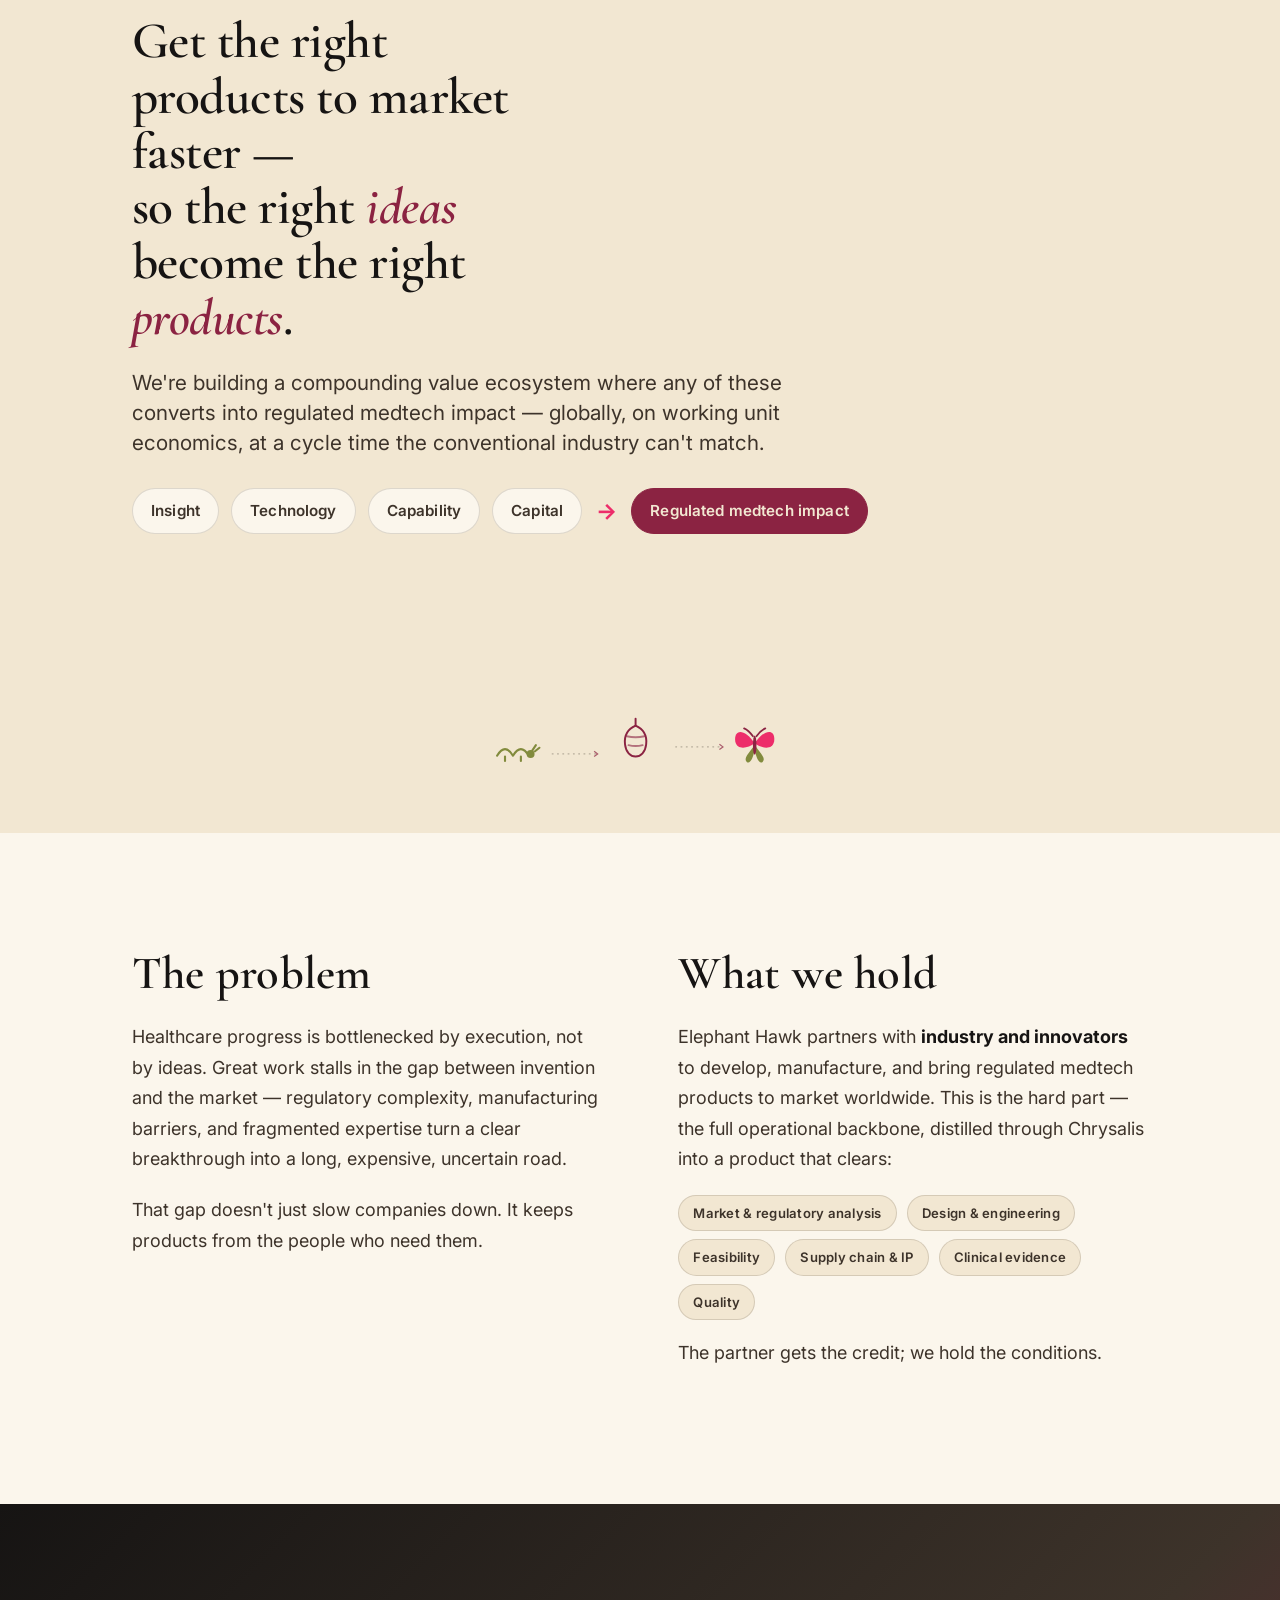
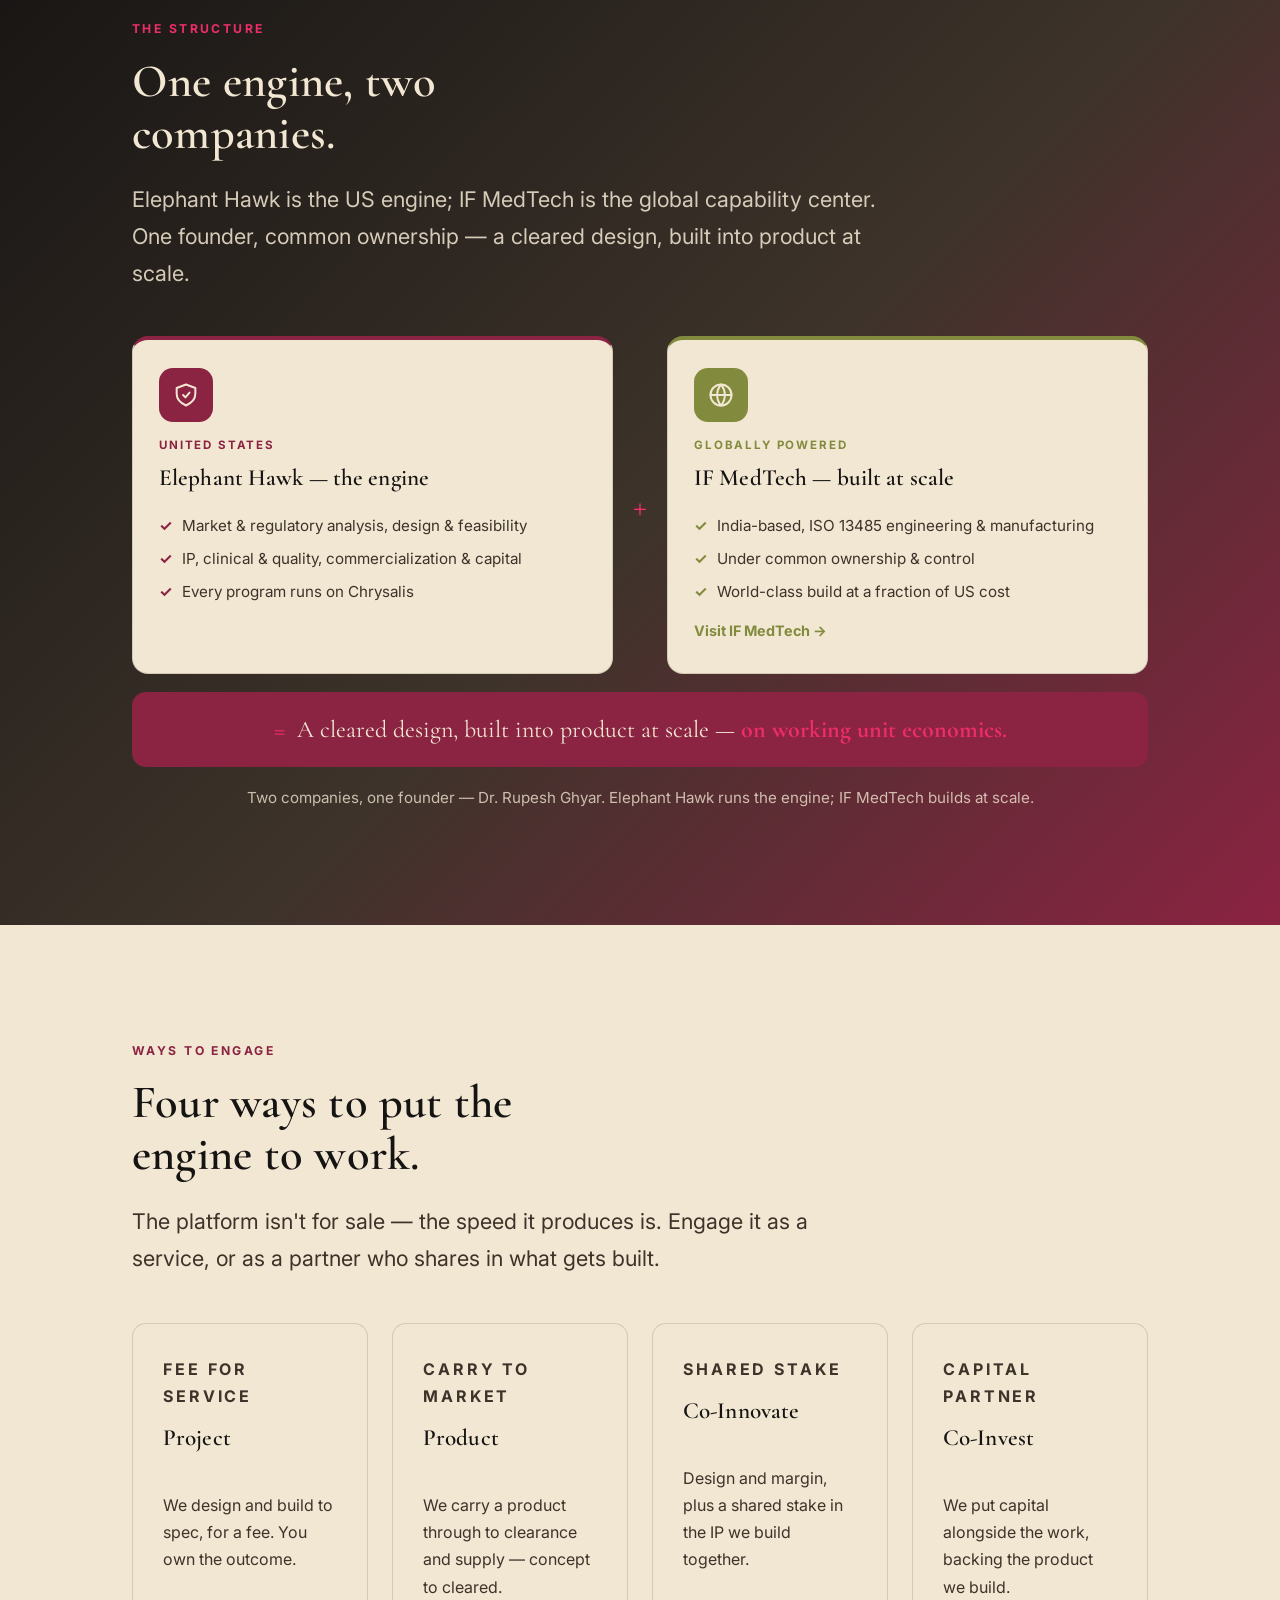
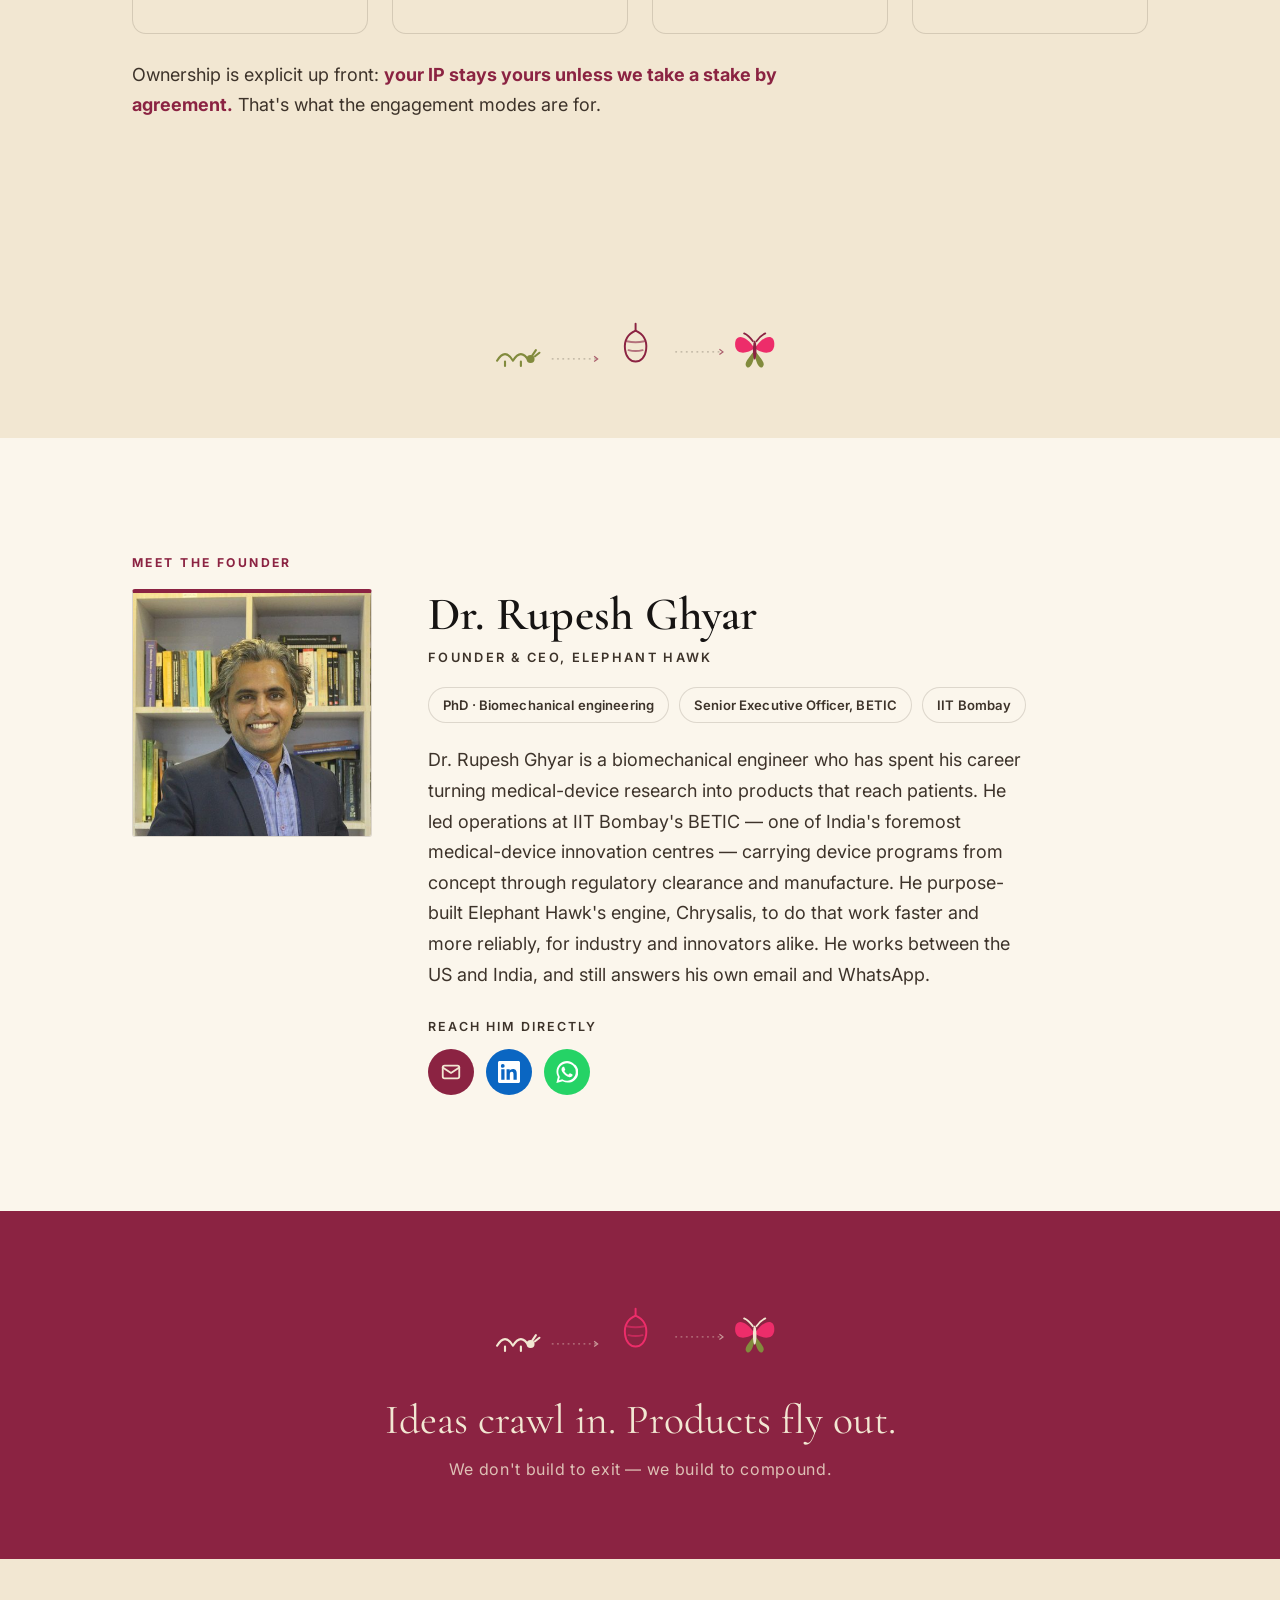
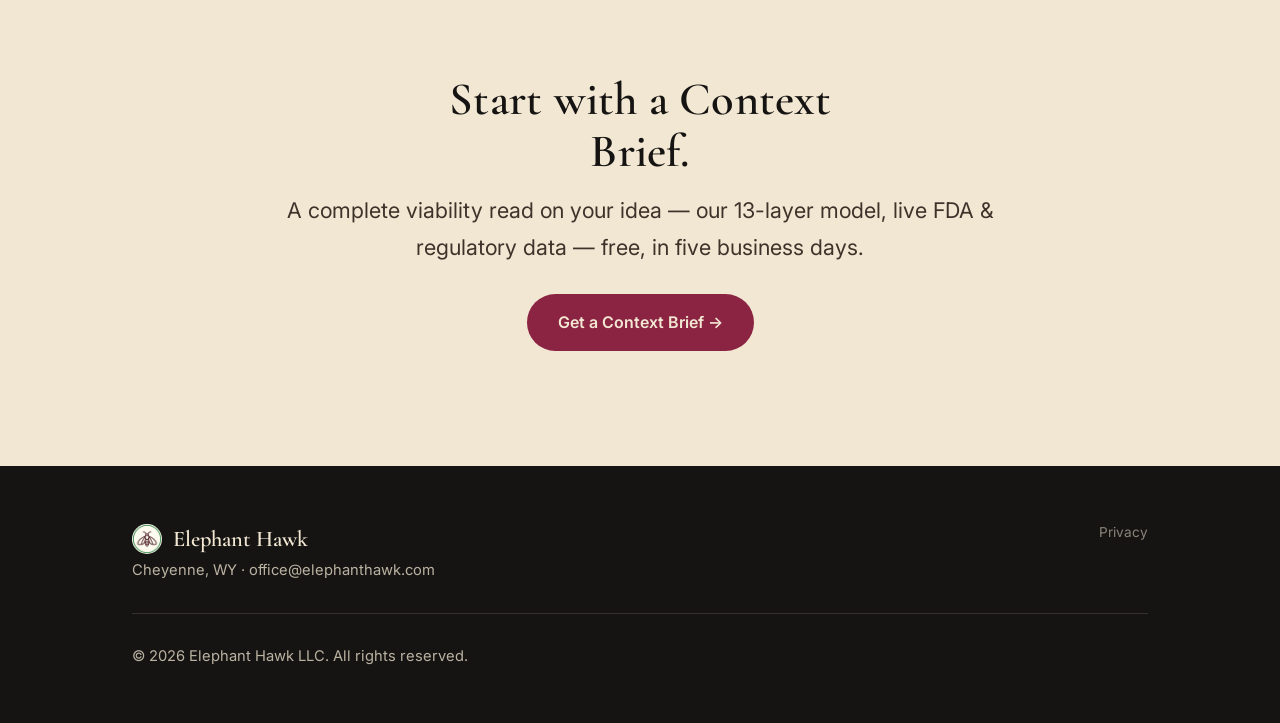
==== commit 6053d13a: "Apply corrections-tracker fixes (accuracy pass) - BETIC: 'Director' -> 'Senior Executive Officer'; '" ====
--- a/about.html
+++ b/about.html
@@ -266,7 +266,7 @@
             <p class="founder-role">Founder &amp; CEO, Elephant Hawk</p>
             <ul class="creds" aria-label="Credentials">
               <li>PhD · Biomechanical engineering</li>
-              <li>Director, BETIC</li>
+              <li>Senior Executive Officer, BETIC</li>
               <li>IIT Bombay</li>
               <!-- Fill once Rupesh confirms exact numbers/titles, then uncomment:
               <li><strong>NN</strong>&nbsp;patents</li>
@@ -275,7 +275,7 @@
               <li><strong>NN</strong>&nbsp;years in medtech</li>
               -->
             </ul>
-            <p>Dr. Rupesh Ghyar is a biomechanical engineer who has spent his career turning medical-device research into products that reach patients. He directed the Medtech Lab (BETIC) at IIT Bombay — one of India's foremost medical-device innovation centres — carrying device programs from concept through regulatory clearance and manufacture. He purpose-built Elephant Hawk's engine, Chrysalis, to do that work faster and more reliably, for industry and innovators alike. He works between the US and India, and still answers his own email and WhatsApp.</p>
+            <p>Dr. Rupesh Ghyar is a biomechanical engineer who has spent his career turning medical-device research into products that reach patients. He led operations at IIT Bombay's BETIC — one of India's foremost medical-device innovation centres — carrying device programs from concept through regulatory clearance and manufacture. He purpose-built Elephant Hawk's engine, Chrysalis, to do that work faster and more reliably, for industry and innovators alike. He works between the US and India, and still answers his own email and WhatsApp.</p>
             <p class="founder-contact-label">Reach him directly</p>
             <div class="founder-actions">
               <a class="icon-btn" href="mailto:rupesh@elephanthawk.com" aria-label="Email Rupesh" title="Email Rupesh">
